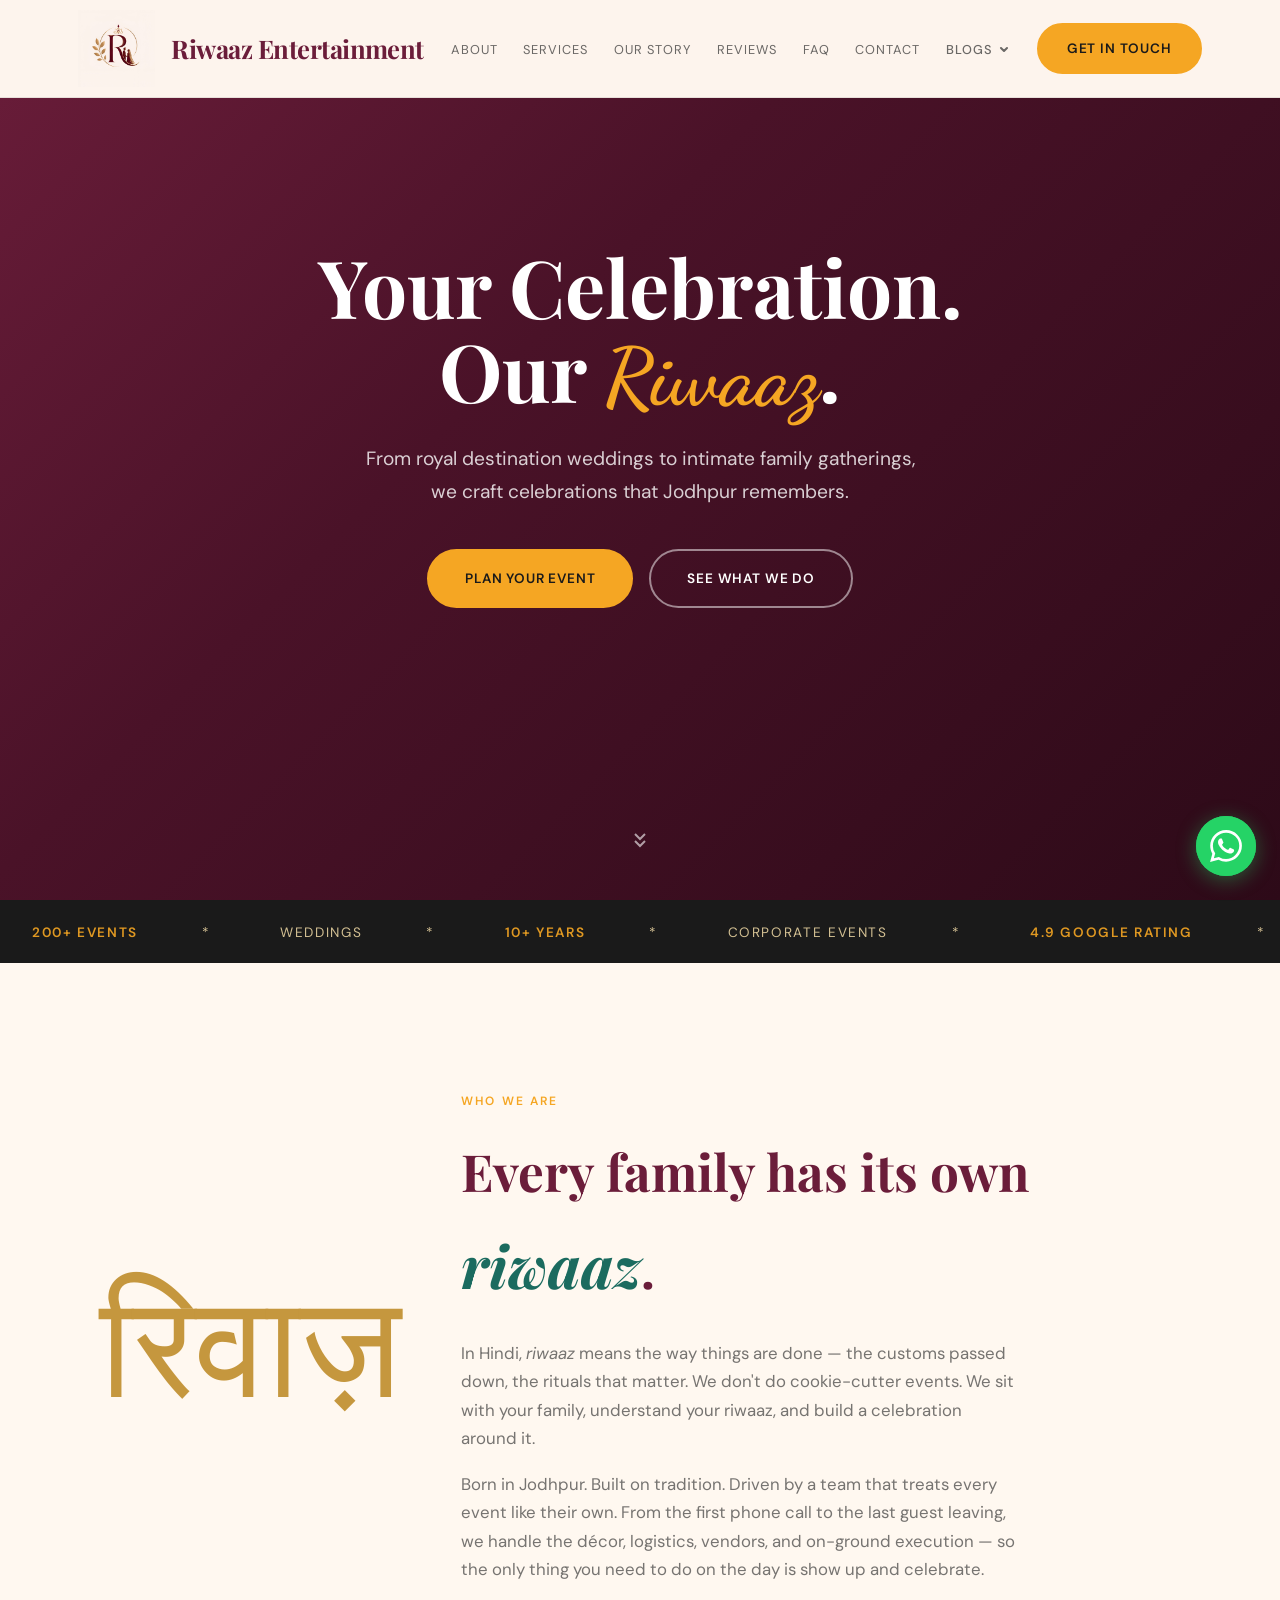
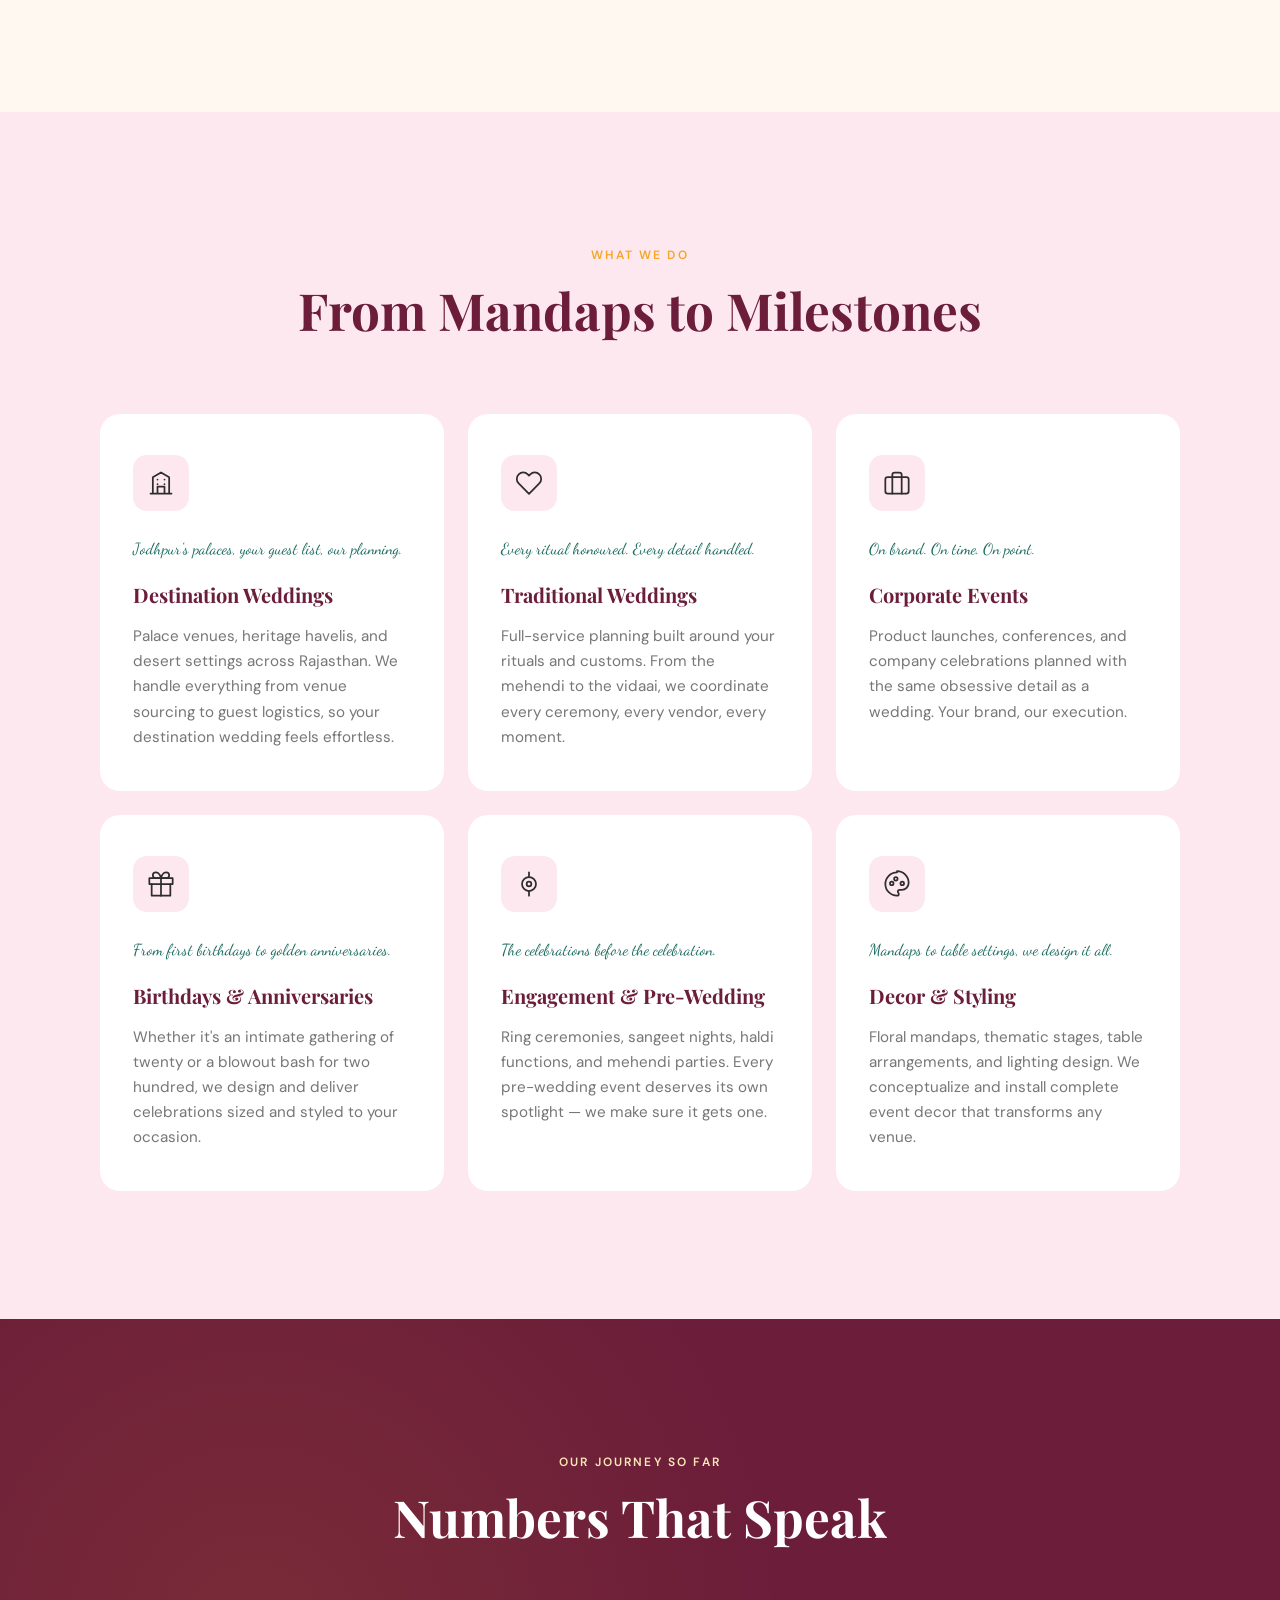
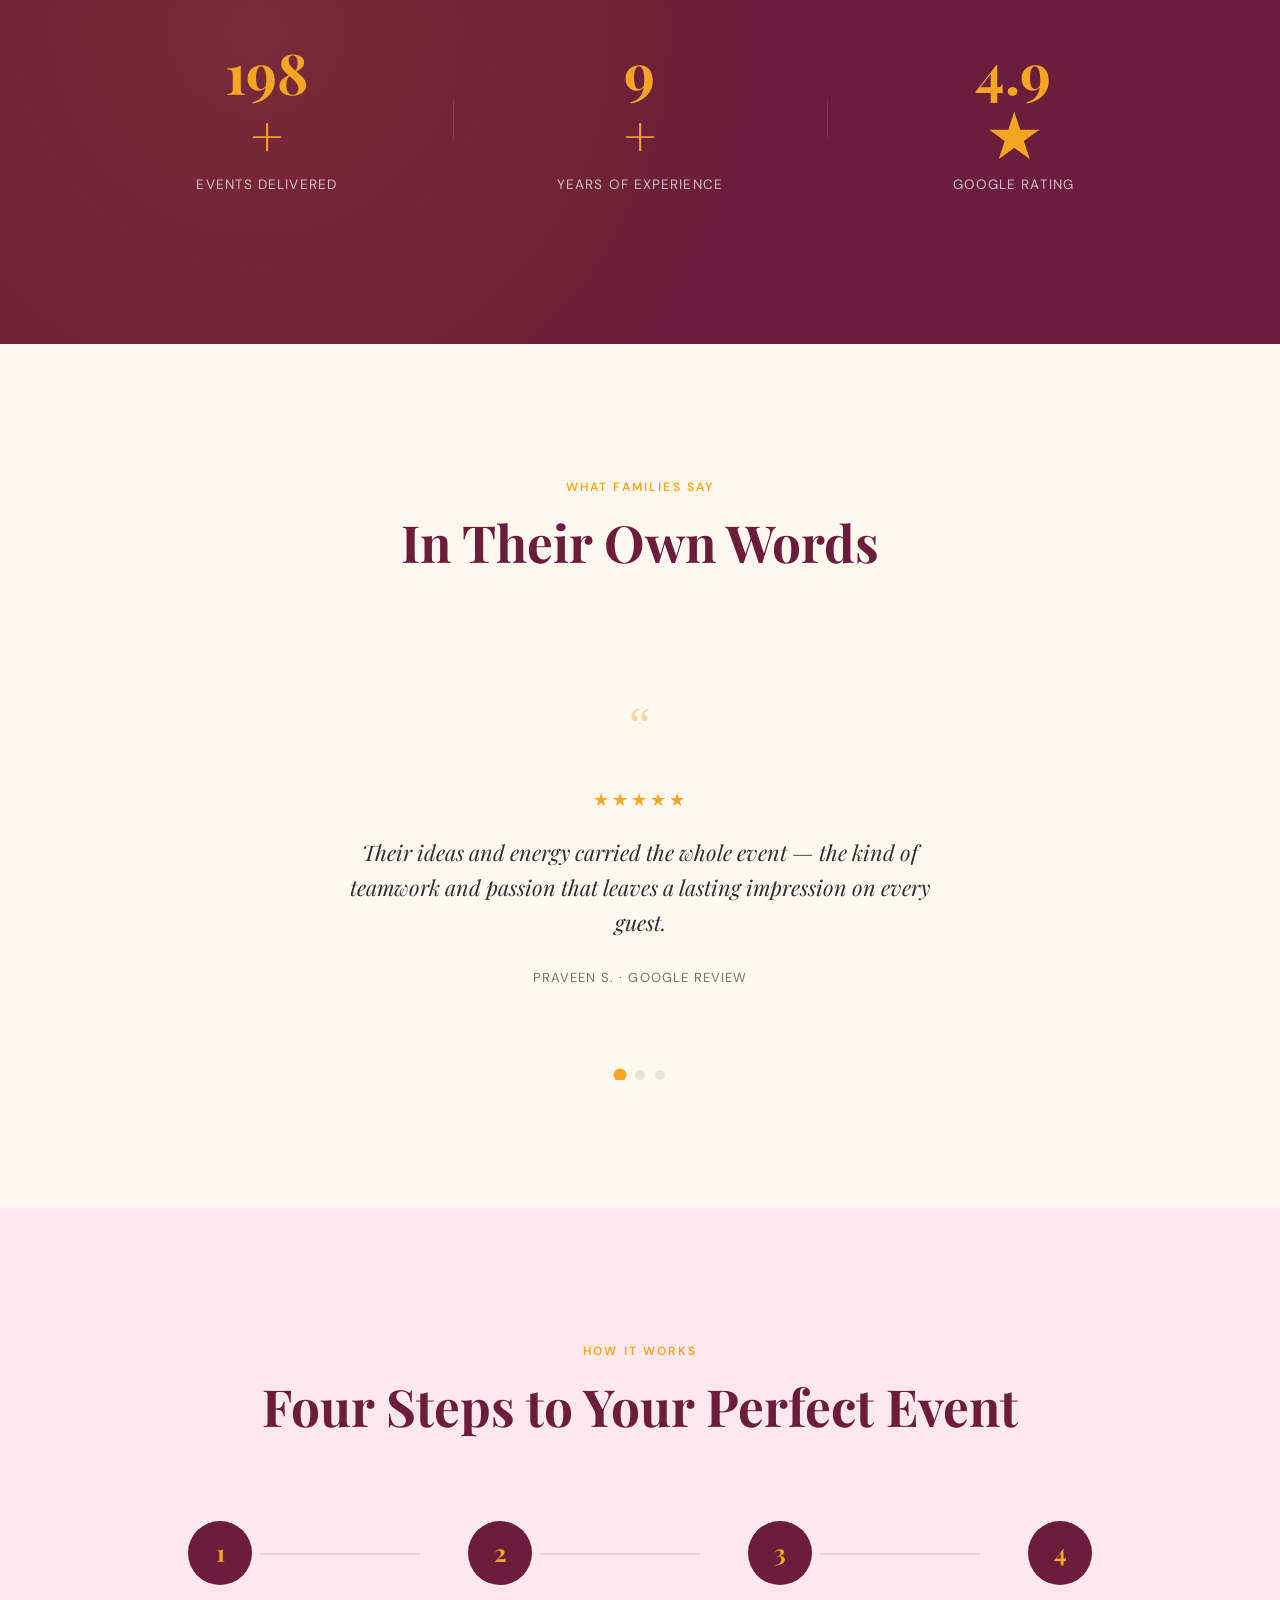
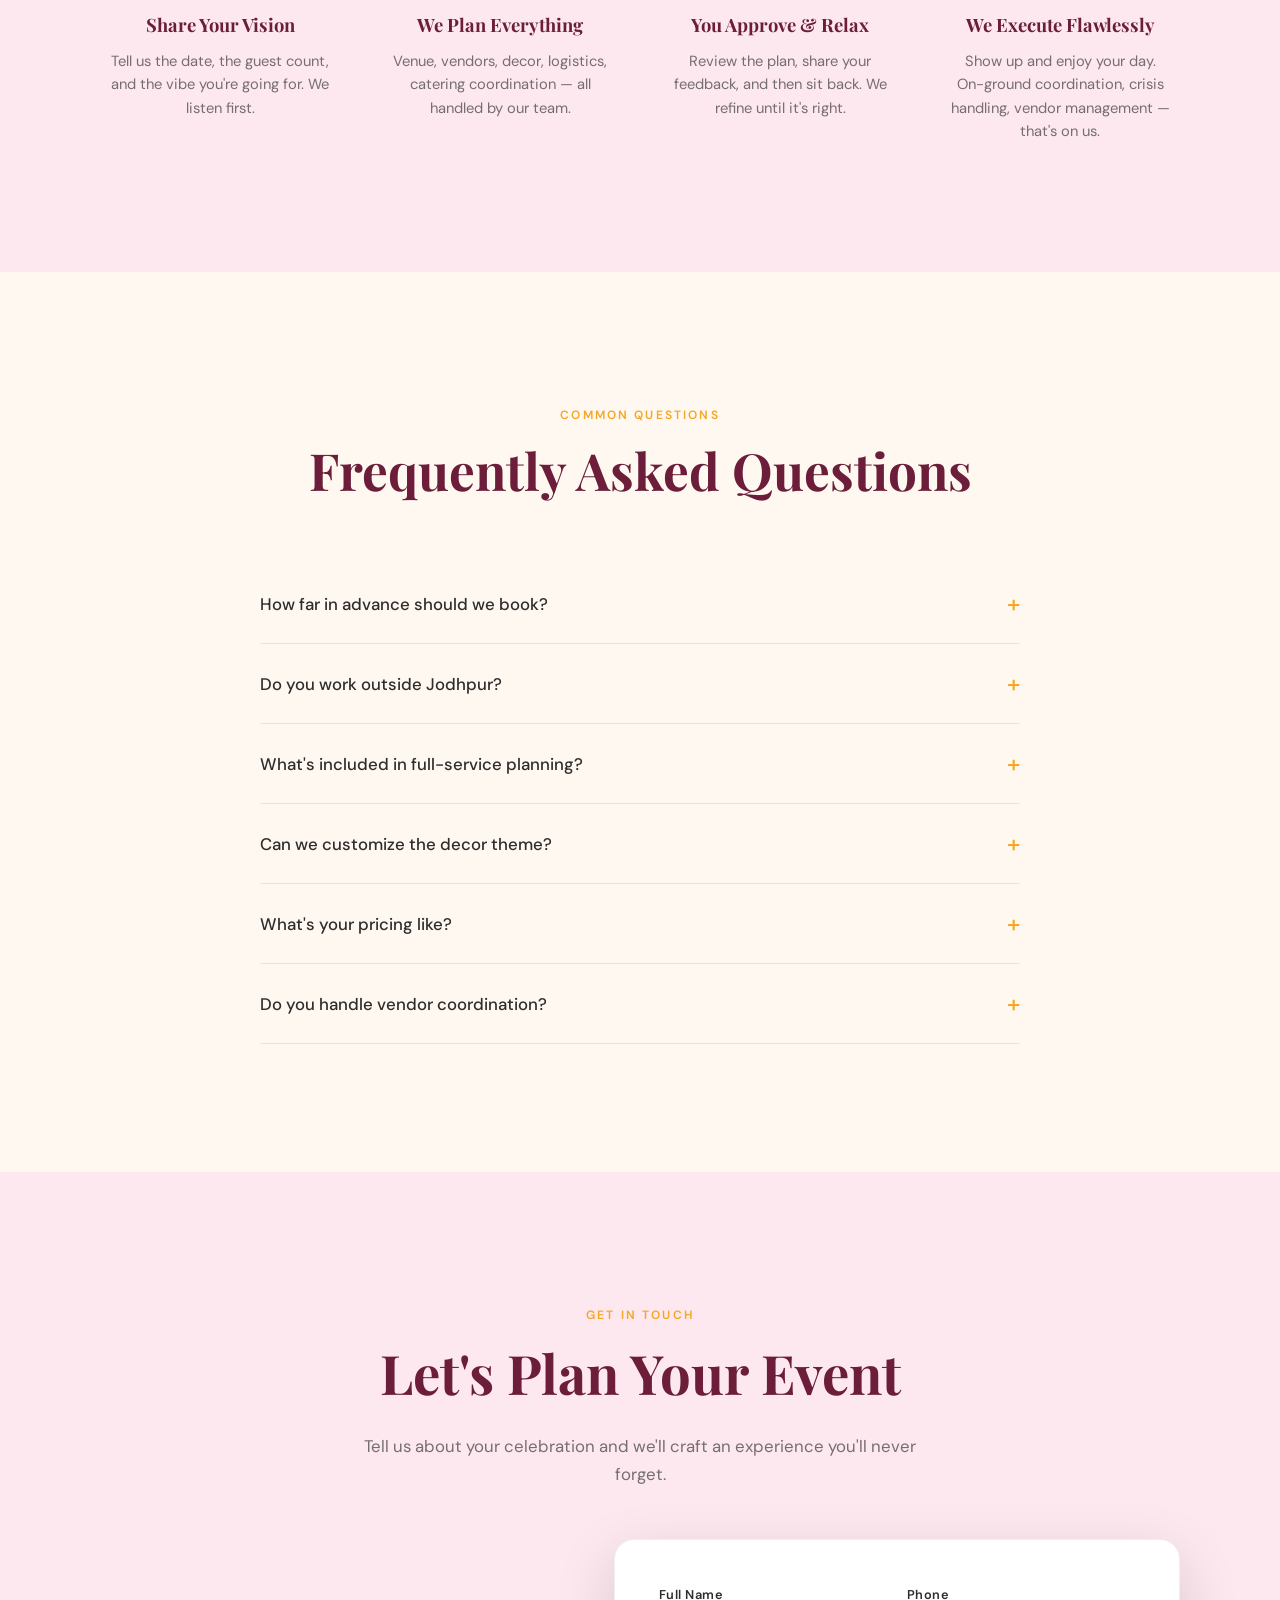
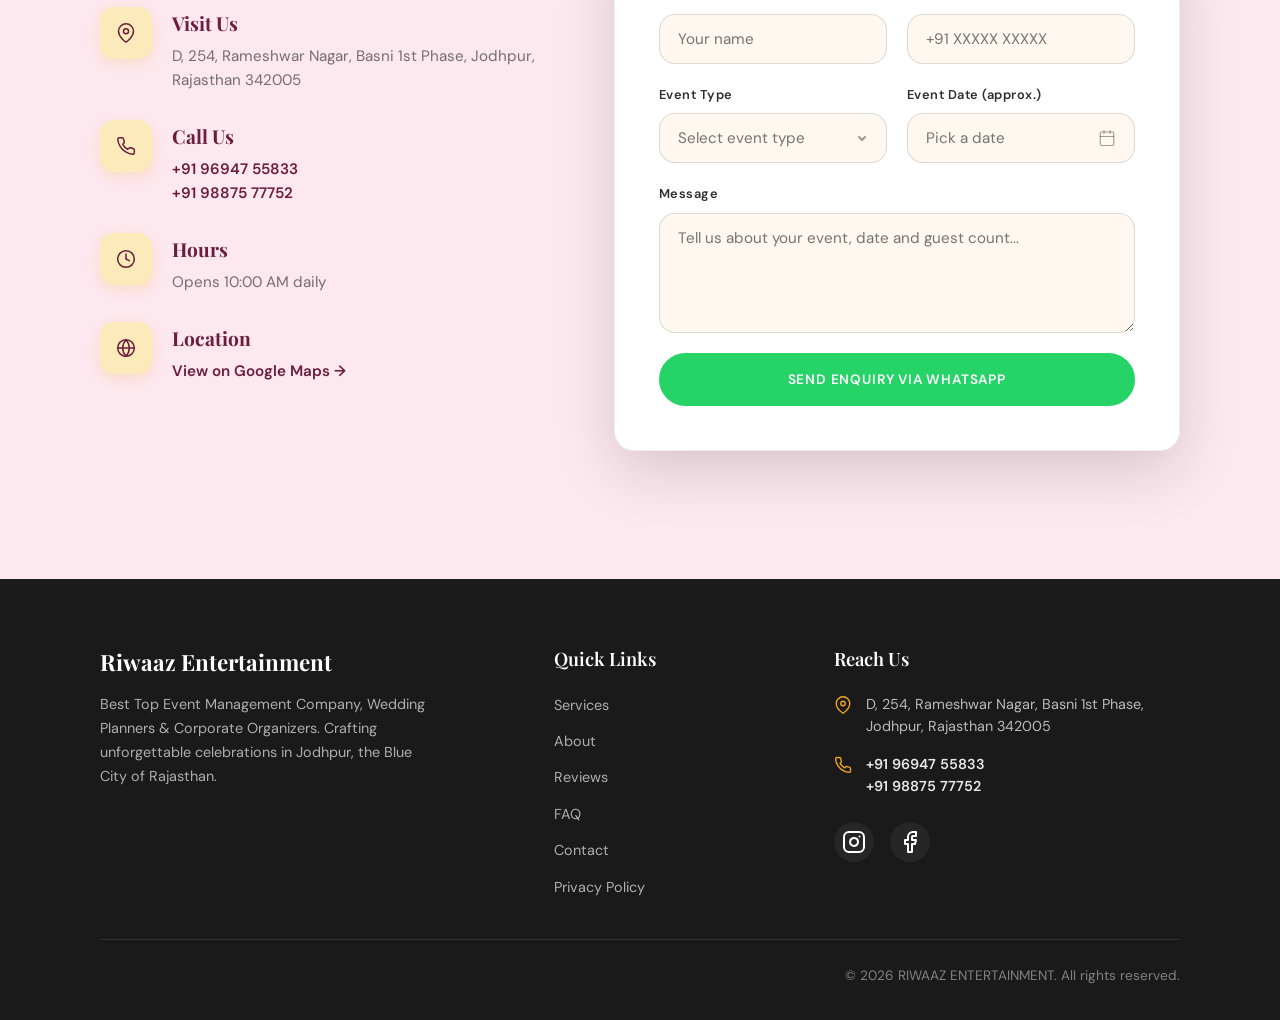
==== index.html @ 6b8ac498 "Replace nav link with Blogs dropdown menu" ====
<!DOCTYPE html>
<html lang="en">
<head>
  <meta charset="UTF-8">
  <meta name="viewport" content="width=device-width, initial-scale=1.0">
  <title>Riwaaz Entertainment | Wedding & Event Planners, Jodhpur</title>
  <meta name="description" content="Jodhpur's premier wedding & event planning company. From royal destination weddings to intimate celebrations, we bring your vision to life with vibrant style and flawless execution.">
  <link rel="icon" type="image/png" href="assets/logo-v3.jpg">
  
  <link rel="preconnect" href="https://fonts.googleapis.com">
  <link rel="preconnect" href="https://fonts.gstatic.com" crossorigin>
  <link href="https://fonts.googleapis.com/css2?family=Dancing+Script:wght@400;500;600;700&family=DM+Sans:ital,opsz,wght@0,9..40,400..700;1,9..40,400..700&family=Playfair+Display:ital,wght@0,400..700;1,400..700&display=swap" rel="stylesheet">
  
  <link rel="stylesheet" href="style.css">
</head>
<body>

<header class="site-header">
  <nav class="nav">
    <a href="index.html" class="nav-brand" aria-label="Riwaaz Entertainment Home">
      <img src="assets/logo-v3.jpg" alt="Riwaaz Entertainment">
      <span class="nav-brand-text">Riwaaz Entertainment</span>
    </a>
    <ul class="nav-links">
      <li><a href="#about">About</a></li>
      <li><a href="#services">Services</a></li>
      <li><a href="#stats">Our Story</a></li>
      <li><a href="#testimonials">Reviews</a></li>
      <li><a href="#faq">FAQ</a></li>
      <li><a href="#contact">Contact</a></li>
      <li class="nav-dropdown">
        <button class="nav-dropdown-trigger" aria-expanded="false" aria-haspopup="true">
          Blogs
          <svg width="12" height="12" viewBox="0 0 12 12" fill="none" stroke="currentColor" stroke-width="2" stroke-linecap="round" stroke-linejoin="round"><path d="M3 5l3 3 3-3"/></svg>
        </button>
        <div class="nav-dropdown-menu" role="menu">
          <a href="wedding-planners-jodhpur.html" role="menuitem">Wedding Planners in Jodhpur</a>
        </div>
      </li>
    </ul>
    <a href="#contact" class="btn btn-primary nav-cta">Get In Touch</a>
    <button class="nav-toggle" aria-label="Open menu" aria-expanded="false" id="navToggle">&#9776;</button>
  </nav>
  <div class="mobile-menu" id="mobileMenu">
    <a href="#about">About</a>
    <a href="#services">Services</a>
    <a href="#stats">Our Story</a>
    <a href="#testimonials">Reviews</a>
    <a href="#faq">FAQ</a>
    <a href="#contact">Contact</a>
    <button class="mobile-dropdown-toggle" id="mobileDropdownToggle" aria-expanded="false">
      Blogs
      <svg width="14" height="14" viewBox="0 0 12 12" fill="none" stroke="currentColor" stroke-width="2" stroke-linecap="round" stroke-linejoin="round"><path d="M3 5l3 3 3-3"/></svg>
    </button>
    <div class="mobile-dropdown-links" id="mobileDropdownLinks">
      <a href="wedding-planners-jodhpur.html">Wedding Planners in Jodhpur</a>
    </div>
  </div>
</header>

<section class="hero">
  <div class="hero-particles" id="heroParticles">
    <!-- JS will inject particle divs here, but also add 20 static particle divs as fallback -->
    <div class="particle"></div>
    <div class="particle"></div>
    <div class="particle"></div>
    <div class="particle"></div>
    <div class="particle"></div>
    <div class="particle"></div>
    <div class="particle"></div>
    <div class="particle"></div>
    <div class="particle"></div>
    <div class="particle"></div>
    <div class="particle"></div>
    <div class="particle"></div>
    <div class="particle"></div>
    <div class="particle"></div>
    <div class="particle"></div>
    <div class="particle"></div>
    <div class="particle"></div>
    <div class="particle"></div>
    <div class="particle"></div>
    <div class="particle"></div>
  </div>
  <div class="hero-content">
    <h1 class="hero-title reveal">Your Celebration.<br>Our <em>Riwaaz</em>.</h1>
    <p class="hero-subtitle reveal">From royal destination weddings to intimate family gatherings, we craft celebrations that Jodhpur remembers.</p>
    <div class="hero-ctas reveal">
      <a href="#contact" class="btn btn-primary">Plan Your Event</a>
      <a href="#services" class="btn btn-ghost-light">See What We Do</a>
    </div>
  </div>
  <div class="hero-scroll" aria-hidden="true">
    <svg width="24" height="24" viewBox="0 0 24 24" fill="none" stroke="currentColor" stroke-width="2"><path d="M7 13l5 5 5-5M7 6l5 5 5-5"/></svg>
  </div>
</section>

<div class="trust-strip" aria-hidden="true">
  <div class="trust-track">
    <span class="highlight">200+ Events</span><span>*</span>
    <span>Weddings</span><span>*</span>
    <span class="highlight">10+ Years</span><span>*</span>
    <span>Corporate Events</span><span>*</span>
    <span class="highlight">4.9 Google Rating</span><span>*</span>
    <span>Destination Weddings</span><span>*</span>
    <span>Private Celebrations</span><span>*</span>
    <!-- duplicate for seamless loop -->
    <span class="highlight">200+ Events</span><span>*</span>
    <span>Weddings</span><span>*</span>
    <span class="highlight">10+ Years</span><span>*</span>
    <span>Corporate Events</span><span>*</span>
    <span class="highlight">4.9 Google Rating</span><span>*</span>
    <span>Destination Weddings</span><span>*</span>
    <span>Private Celebrations</span><span>*</span>
  </div>
</div>

<section id="about" class="about">
  <div class="wrap about-grid">
    <div class="about-devanagari reveal" aria-hidden="true">रिवाज़</div>
    <div class="about-text">
      <span class="eyebrow reveal">Who We Are</span>
      <h2 class="reveal">Every family has its own <span class="about-accent">riwaaz</span>.</h2>
      <p class="reveal">In Hindi, <em>riwaaz</em> means the way things are done — the customs passed down, the rituals that matter. We don't do cookie-cutter events. We sit with your family, understand your riwaaz, and build a celebration around it.</p>
      <p class="reveal">Born in Jodhpur. Built on tradition. Driven by a team that treats every event like their own. From the first phone call to the last guest leaving, we handle the décor, logistics, vendors, and on-ground execution — so the only thing you need to do on the day is show up and celebrate.</p>
    </div>
  </div>
</section>

<section id="services" class="services">
  <div class="wrap">
    <div class="services-header">
      <span class="eyebrow reveal">What We Do</span>
      <h2 class="section-title reveal">From Mandaps to Milestones</h2>
    </div>
    <div class="services-grid">
      <!-- Card 1 -->
      <div class="service-card reveal reveal-delay-1">
        <div class="service-icon"><!-- SVG palace icon -->
          <svg width="28" height="28" viewBox="0 0 24 24" fill="none" stroke="currentColor" stroke-width="1.5" stroke-linecap="round" stroke-linejoin="round"><path d="M3 21h18M5 21V7l7-4 7 4v14M9 21v-6h6v6M9 9h.01M15 9h.01M9 13h.01M15 13h.01"/></svg>
        </div>
        <span class="tagline">Jodhpur's palaces, your guest list, our planning.</span>
        <h3>Destination Weddings</h3>
        <p>Palace venues, heritage havelis, and desert settings across Rajasthan. We handle everything from venue sourcing to guest logistics, so your destination wedding feels effortless.</p>
      </div>
      <!-- Card 2 -->
      <div class="service-card reveal reveal-delay-2">
        <div class="service-icon"><!-- SVG heart icon -->
          <svg width="28" height="28" viewBox="0 0 24 24" fill="none" stroke="currentColor" stroke-width="1.5" stroke-linecap="round" stroke-linejoin="round"><path d="M20.84 4.61a5.5 5.5 0 0 0-7.78 0L12 5.67l-1.06-1.06a5.5 5.5 0 0 0-7.78 7.78l1.06 1.06L12 21.23l7.78-7.78 1.06-1.06a5.5 5.5 0 0 0 0-7.78z"/></svg>
        </div>
        <span class="tagline">Every ritual honoured. Every detail handled.</span>
        <h3>Traditional Weddings</h3>
        <p>Full-service planning built around your rituals and customs. From the mehendi to the vidaai, we coordinate every ceremony, every vendor, every moment.</p>
      </div>
      <!-- Card 3 -->
      <div class="service-card reveal reveal-delay-3">
        <div class="service-icon"><!-- SVG briefcase icon -->
          <svg width="28" height="28" viewBox="0 0 24 24" fill="none" stroke="currentColor" stroke-width="1.5" stroke-linecap="round" stroke-linejoin="round"><rect x="2" y="7" width="20" height="14" rx="2" ry="2"/><path d="M16 21V5a2 2 0 0 0-2-2h-4a2 2 0 0 0-2 2v16"/></svg>
        </div>
        <span class="tagline">On brand. On time. On point.</span>
        <h3>Corporate Events</h3>
        <p>Product launches, conferences, and company celebrations planned with the same obsessive detail as a wedding. Your brand, our execution.</p>
      </div>
      <!-- Card 4 -->
      <div class="service-card reveal reveal-delay-1">
        <div class="service-icon"><!-- SVG gift icon -->
          <svg width="28" height="28" viewBox="0 0 24 24" fill="none" stroke="currentColor" stroke-width="1.5" stroke-linecap="round" stroke-linejoin="round"><polyline points="20 12 20 22 4 22 4 12"/><rect x="2" y="7" width="20" height="5"/><line x1="12" y1="22" x2="12" y2="7"/><path d="M12 7H7.5a2.5 2.5 0 0 1 0-5C11 2 12 7 12 7z"/><path d="M12 7h4.5a2.5 2.5 0 0 0 0-5C13 2 12 7 12 7z"/></svg>
        </div>
        <span class="tagline">From first birthdays to golden anniversaries.</span>
        <h3>Birthdays & Anniversaries</h3>
        <p>Whether it's an intimate gathering of twenty or a blowout bash for two hundred, we design and deliver celebrations sized and styled to your occasion.</p>
      </div>
      <!-- Card 5 -->
      <div class="service-card reveal reveal-delay-2">
        <div class="service-icon"><!-- SVG ring icon -->
          <svg width="28" height="28" viewBox="0 0 24 24" fill="none" stroke="currentColor" stroke-width="1.5" stroke-linecap="round" stroke-linejoin="round"><circle cx="12" cy="12" r="6"/><circle cx="12" cy="12" r="2"/><path d="M12 2v4M12 18v4"/></svg>
        </div>
        <span class="tagline">The celebrations before the celebration.</span>
        <h3>Engagement & Pre-Wedding</h3>
        <p>Ring ceremonies, sangeet nights, haldi functions, and mehendi parties. Every pre-wedding event deserves its own spotlight — we make sure it gets one.</p>
      </div>
      <!-- Card 6 -->
      <div class="service-card reveal reveal-delay-3">
        <div class="service-icon"><!-- SVG palette/decor icon -->
          <svg width="28" height="28" viewBox="0 0 24 24" fill="none" stroke="currentColor" stroke-width="1.5" stroke-linecap="round" stroke-linejoin="round"><path d="M12 2C6.5 2 2 6.5 2 12s4.5 10 10 10c.93 0 1.5-.67 1.5-1.5 0-.39-.15-.74-.39-1.01-.23-.26-.38-.61-.38-1 0-.83.67-1.5 1.5-1.5H16c3.31 0 6-2.69 6-6 0-5.5-4.5-9.99-10-9.99z"/><circle cx="7.5" cy="11.5" r="1.5"/><circle cx="11" cy="7.5" r="1.5"/><circle cx="16.5" cy="11.5" r="1.5"/></svg>
        </div>
        <span class="tagline">Mandaps to table settings, we design it all.</span>
        <h3>Decor & Styling</h3>
        <p>Floral mandaps, thematic stages, table arrangements, and lighting design. We conceptualize and install complete event decor that transforms any venue.</p>
      </div>
    </div>
  </div>
</section>

<section id="stats" class="stats">
  <div class="wrap">
    <div class="stats-header">
      <span class="eyebrow reveal">Our Journey So Far</span>
      <h2 class="section-title reveal">Numbers That Speak</h2>
    </div>
    <div class="stats-grid">
      <div class="stat-item reveal">
        <span class="stat-number" data-target="200">0</span><span class="stat-number suffix">+</span>
        <span class="stat-label">Events Delivered</span>
      </div>
      <div class="stat-item reveal reveal-delay-1">
        <span class="stat-number" data-target="10">0</span><span class="stat-number suffix">+</span>
        <span class="stat-label">Years of Experience</span>
      </div>
      <div class="stat-item reveal reveal-delay-2">
        <span class="stat-number" data-target="4.9" data-decimal="true">0</span><span class="stat-number suffix">&#9733;</span>
        <span class="stat-label">Google Rating</span>
      </div>
    </div>
  </div>
</section>

<section id="testimonials" class="testimonials">
  <div class="wrap">
    <div class="testimonials-header">
      <span class="eyebrow reveal">What Families Say</span>
      <h2 class="section-title reveal">In Their Own Words</h2>
    </div>
    <div class="testimonial-slider reveal">
      <div class="testimonial-track" id="testimonialTrack">
        <div class="testimonial-card">
          <span class="quote-icon">&ldquo;</span>
          <span class="stars">&#9733;&#9733;&#9733;&#9733;&#9733;</span>
          <p>Their ideas and energy carried the whole event — the kind of teamwork and passion that leaves a lasting impression on every guest.</p>
          <span class="author">Praveen S. &middot; Google Review</span>
        </div>
        <div class="testimonial-card">
          <span class="quote-icon">&ldquo;</span>
          <span class="stars">&#9733;&#9733;&#9733;&#9733;&#9733;</span>
          <p>Careful arrangements and beautiful decor, handled by a team that clearly knows what they're doing. Every detail was perfect.</p>
          <span class="author">Mohit G. &middot; Google Review</span>
        </div>
        <div class="testimonial-card">
          <span class="quote-icon">&ldquo;</span>
          <span class="stars">&#9733;&#9733;&#9733;&#9733;&#9733;</span>
          <p>Made our wedding day feel truly one of a kind. We didn't have to worry about a single thing.</p>
          <span class="author">Deepak K. &middot; Google Review</span>
        </div>
      </div>
      <div class="slider-dots" id="sliderDots">
        <button class="slider-dot active" data-index="0" aria-label="Show review 1"></button>
        <button class="slider-dot" data-index="1" aria-label="Show review 2"></button>
        <button class="slider-dot" data-index="2" aria-label="Show review 3"></button>
      </div>
    </div>
  </div>
</section>

<section id="process" class="process">
  <div class="wrap">
    <div class="process-header">
      <span class="eyebrow reveal">How It Works</span>
      <h2 class="section-title reveal">Four Steps to Your Perfect Event</h2>
    </div>
    <div class="process-timeline">
      <div class="process-step reveal">
        <div class="step-number">1</div>
        <h3>Share Your Vision</h3>
        <p>Tell us the date, the guest count, and the vibe you're going for. We listen first.</p>
      </div>
      <div class="process-step reveal reveal-delay-1">
        <div class="step-number">2</div>
        <h3>We Plan Everything</h3>
        <p>Venue, vendors, decor, logistics, catering coordination — all handled by our team.</p>
      </div>
      <div class="process-step reveal reveal-delay-2">
        <div class="step-number">3</div>
        <h3>You Approve & Relax</h3>
        <p>Review the plan, share your feedback, and then sit back. We refine until it's right.</p>
      </div>
      <div class="process-step reveal reveal-delay-3">
        <div class="step-number">4</div>
        <h3>We Execute Flawlessly</h3>
        <p>Show up and enjoy your day. On-ground coordination, crisis handling, vendor management — that's on us.</p>
      </div>
    </div>
  </div>
</section>

<section id="faq" class="faq">
  <div class="wrap">
    <div class="faq-header">
      <span class="eyebrow reveal">Common Questions</span>
      <h2 class="section-title reveal">Frequently Asked Questions</h2>
    </div>
    <div class="faq-list reveal">
      <div class="faq-item">
        <button class="faq-question">How far in advance should we book?<span>+</span></button>
        <div class="faq-answer"><p>For weddings, we recommend booking at least 3-6 months in advance, especially during the wedding season (October to March). For smaller events, 4-6 weeks is usually enough. That said, reach out early — popular dates fill up fast.</p></div>
      </div>
      <div class="faq-item">
        <button class="faq-question">Do you work outside Jodhpur?<span>+</span></button>
        <div class="faq-answer"><p>Absolutely. While we're based in Jodhpur, we plan and execute events across Rajasthan — Jaipur, Udaipur, Jaisalmer, and beyond. If you have a venue in mind anywhere in the state, we'll make it happen.</p></div>
      </div>
      <div class="faq-item">
        <button class="faq-question">What's included in full-service planning?<span>+</span></button>
        <div class="faq-answer"><p>Everything. Venue selection, decor design and installation, vendor coordination (caterers, photographers, DJs, mehendi artists), guest logistics, timeline management, and complete on-ground execution on the day of the event.</p></div>
      </div>
      <div class="faq-item">
        <button class="faq-question">Can we customize the decor theme?<span>+</span></button>
        <div class="faq-answer"><p>100%. Every event we plan has its own unique decor identity. We work with you to understand your vision, colour preferences, and cultural requirements, then design a setup that's entirely yours. No two Riwaaz events look the same.</p></div>
      </div>
      <div class="faq-item">
        <button class="faq-question">What's your pricing like?<span>+</span></button>
        <div class="faq-answer"><p>Our pricing depends on the scale, location, and requirements of your event. We work across a range of budgets and always tailor our packages to fit. Get in touch with your details and we'll share a transparent quote — no hidden charges.</p></div>
      </div>
      <div class="faq-item">
        <button class="faq-question">Do you handle vendor coordination?<span>+</span></button>
        <div class="faq-answer"><p>Yes, and it's one of the things we do best. We have a trusted network of 50+ vendor partners — from caterers and florists to photographers and lighting crews. We handle the sourcing, negotiation, scheduling, and day-of coordination so you don't have to chase anyone.</p></div>
      </div>
    </div>
  </div>
</section>

<section id="contact" class="contact">
  <div class="wrap">
    <div class="contact-header text-center">
      <span class="eyebrow reveal">Get In Touch</span>
      <h2 class="section-title reveal">Let's Plan Your Event</h2>
      <p class="section-subtitle reveal">Tell us about your celebration and we'll craft an experience you'll never forget.</p>
    </div>

    <div class="contact-grid">
      <!-- Left Column: Stacked Info Cards with Circular Icon Badges -->
      <div class="contact-info-list reveal">
        <div class="info-card">
          <div class="info-icon-badge">
            <svg width="20" height="20" viewBox="0 0 24 24" fill="none" stroke="currentColor" stroke-width="1.8" stroke-linecap="round" stroke-linejoin="round"><path d="M21 10c0 7-9 13-9 13s-9-6-9-13a9 9 0 0 1 18 0z"/><circle cx="12" cy="10" r="3"/></svg>
          </div>
          <div class="info-card-text">
            <h3>Visit Us</h3>
            <p>D, 254, Rameshwar Nagar, Basni 1st Phase, Jodhpur, Rajasthan 342005</p>
          </div>
        </div>

        <div class="info-card">
          <div class="info-icon-badge">
            <svg width="20" height="20" viewBox="0 0 24 24" fill="none" stroke="currentColor" stroke-width="1.8" stroke-linecap="round" stroke-linejoin="round"><path d="M22 16.92v3a2 2 0 0 1-2.18 2 19.79 19.79 0 0 1-8.63-3.07 19.5 19.5 0 0 1-6-6 19.79 19.79 0 0 1-3.07-8.67A2 2 0 0 1 4.11 2h3a2 2 0 0 1 2 1.72 12.84 12.84 0 0 0 .7 2.81 2 2 0 0 1-.45 2.11L8.09 9.91a16 16 0 0 0 6 6l1.27-1.27a2 2 0 0 1 2.11-.45 12.84 12.84 0 0 0 2.81.7A2 2 0 0 1 22 16.92z"/></svg>
          </div>
          <div class="info-card-text">
            <h3>Call Us</h3>
            <p><a href="tel:+919694755833">+91 96947 55833</a></p>
            <p><a href="tel:+919887577752">+91 98875 77752</a></p>
          </div>
        </div>

        <div class="info-card">
          <div class="info-icon-badge">
            <svg width="20" height="20" viewBox="0 0 24 24" fill="none" stroke="currentColor" stroke-width="1.8" stroke-linecap="round" stroke-linejoin="round"><circle cx="12" cy="12" r="10"/><polyline points="12 6 12 12 16 14"/></svg>
          </div>
          <div class="info-card-text">
            <h3>Hours</h3>
            <p>Opens 10:00 AM daily</p>
          </div>
        </div>

        <div class="info-card">
          <div class="info-icon-badge">
            <svg width="20" height="20" viewBox="0 0 24 24" fill="none" stroke="currentColor" stroke-width="1.8" stroke-linecap="round" stroke-linejoin="round"><circle cx="12" cy="12" r="10"/><line x1="2" y1="12" x2="22" y2="12"/><path d="M12 2a15.3 15.3 0 0 1 4 10 15.3 15.3 0 0 1-4 10 15.3 15.3 0 0 1-4-10 15.3 15.3 0 0 1 4-10z"/></svg>
          </div>
          <div class="info-card-text">
            <h3>Location</h3>
            <p><a href="https://maps.app.goo.gl/3xoiZ9kidAPyXVgr9" target="_blank" rel="noopener">View on Google Maps &rarr;</a></p>
          </div>
        </div>
      </div>

      <!-- Right Column: Form Card -->
      <div class="contact-form-card reveal">
        <form class="contact-form" id="enquiryForm">
          <div class="form-row">
            <div class="form-group">
              <label for="formName">Full Name</label>
              <input type="text" id="formName" class="form-input" placeholder="Your name" required>
            </div>
            <div class="form-group">
              <label for="formPhone">Phone</label>
              <input type="tel" id="formPhone" class="form-input" placeholder="+91 XXXXX XXXXX" required>
            </div>
          </div>
          <div class="form-row">
            <div class="form-group">
              <label>Event Type</label>
              <div class="custom-select" id="customSelect">
                <button type="button" class="custom-select-trigger" id="selectTrigger">
                  <span class="custom-select-value" id="selectValue">Select event type</span>
                  <svg class="custom-select-arrow" width="12" height="12" viewBox="0 0 12 12" fill="none" stroke="currentColor" stroke-width="2" stroke-linecap="round" stroke-linejoin="round"><path d="M3 5l3 3 3-3"/></svg>
                </button>
                <div class="custom-select-dropdown" id="selectDropdown">
                  <div class="custom-select-option" data-value="Wedding">Wedding</div>
                  <div class="custom-select-option" data-value="Destination Wedding">Destination Wedding</div>
                  <div class="custom-select-option" data-value="Engagement">Engagement / Pre-Wedding</div>
                  <div class="custom-select-option" data-value="Corporate">Corporate Event</div>
                  <div class="custom-select-option" data-value="Birthday">Birthday / Anniversary</div>
                  <div class="custom-select-option" data-value="Other">Other Celebration</div>
                </div>
                <input type="hidden" id="formEvent" name="eventType" required>
              </div>
            </div>
            <div class="form-group">
              <label>Event Date (approx.)</label>
              <div class="custom-datepicker" id="customDatepicker">
                <button type="button" class="custom-date-trigger" id="dateTrigger">
                  <span class="custom-date-value" id="dateValue">Pick a date</span>
                  <svg class="custom-date-icon" width="18" height="18" viewBox="0 0 24 24" fill="none" stroke="currentColor" stroke-width="1.5" stroke-linecap="round" stroke-linejoin="round"><rect x="3" y="4" width="18" height="18" rx="2" ry="2"/><line x1="16" y1="2" x2="16" y2="6"/><line x1="8" y1="2" x2="8" y2="6"/><line x1="3" y1="10" x2="21" y2="10"/></svg>
                </button>
                <div class="custom-calendar" id="calendarDropdown">
                  <div class="calendar-header">
                    <button type="button" class="calendar-nav" id="calPrev">
                      <svg width="14" height="14" viewBox="0 0 24 24" fill="none" stroke="currentColor" stroke-width="2.5" stroke-linecap="round" stroke-linejoin="round"><path d="M15 18l-6-6 6-6"/></svg>
                    </button>
                    <span class="calendar-month-year" id="calMonthYear"></span>
                    <button type="button" class="calendar-nav" id="calNext">
                      <svg width="14" height="14" viewBox="0 0 24 24" fill="none" stroke="currentColor" stroke-width="2.5" stroke-linecap="round" stroke-linejoin="round"><path d="M9 18l6-6-6-6"/></svg>
                    </button>
                  </div>
                  <div class="calendar-weekdays">
                    <span>Mo</span><span>Tu</span><span>We</span><span>Th</span><span>Fr</span><span>Sa</span><span>Su</span>
                  </div>
                  <div class="calendar-days" id="calDays"></div>
                  <div class="calendar-footer">
                    <button type="button" class="calendar-clear" id="calClear">Clear</button>
                    <button type="button" class="calendar-today" id="calToday">Today</button>
                  </div>
                </div>
                <input type="hidden" id="formDate" name="eventDate">
              </div>
            </div>
          </div>
          <div class="form-group">
            <label for="formMessage">Message</label>
            <textarea id="formMessage" class="form-textarea" placeholder="Tell us about your event, date and guest count..." rows="4"></textarea>
          </div>
          <button type="submit" class="btn btn-whatsapp form-submit">Send Enquiry via WhatsApp</button>
        </form>
      </div>
    </div>
  </div>
</section>

<footer class="site-footer">
  <div class="wrap">
    <div class="footer-grid">
      <div class="footer-col footer-col-brand">
        <span class="footer-brand">Riwaaz Entertainment</span>
        <p class="footer-desc">
          Best Top Event Management Company, Wedding Planners & Corporate Organizers. Crafting unforgettable celebrations in Jodhpur, the Blue City of Rajasthan.
        </p>
      </div>

      <div class="footer-col footer-col-links">
        <span class="footer-heading">Quick Links</span>
        <ul class="footer-nav-list">
          <li><a href="#services">Services</a></li>
          <li><a href="#about">About</a></li>
          <li><a href="#testimonials">Reviews</a></li>
          <li><a href="#faq">FAQ</a></li>
          <li><a href="#contact">Contact</a></li>
          <li><a href="privacy.html">Privacy Policy</a></li>
        </ul>
      </div>

      <div class="footer-col footer-col-reach">
        <span class="footer-heading">Reach Us</span>
        <div class="reach-item">
          <svg class="reach-icon" width="18" height="18" viewBox="0 0 24 24" fill="none" stroke="currentColor" stroke-width="1.8" stroke-linecap="round" stroke-linejoin="round"><path d="M21 10c0 7-9 13-9 13s-9-6-9-13a9 9 0 0 1 18 0z"/><circle cx="12" cy="10" r="3"/></svg>
          <span>D, 254, Rameshwar Nagar, Basni 1st Phase, Jodhpur, Rajasthan 342005</span>
        </div>
        <div class="reach-item">
          <svg class="reach-icon" width="18" height="18" viewBox="0 0 24 24" fill="none" stroke="currentColor" stroke-width="1.8" stroke-linecap="round" stroke-linejoin="round"><path d="M22 16.92v3a2 2 0 0 1-2.18 2 19.79 19.79 0 0 1-8.63-3.07 19.5 19.5 0 0 1-6-6 19.79 19.79 0 0 1-3.07-8.67A2 2 0 0 1 4.11 2h3a2 2 0 0 1 2 1.72 12.84 12.84 0 0 0 .7 2.81 2 2 0 0 1-.45 2.11L8.09 9.91a16 16 0 0 0 6 6l1.27-1.27a2 2 0 0 1 2.11-.45 12.84 12.84 0 0 0 2.81.7A2 2 0 0 1 22 16.92z"/></svg>
          <div>
            <a href="tel:+919694755833">+91 96947 55833</a><br>
            <a href="tel:+919887577752">+91 98875 77752</a>
          </div>
        </div>
        <div class="footer-socials">
          <a href="https://www.instagram.com/riwaaz_entertainment/" target="_blank" rel="noopener noreferrer" aria-label="Instagram">
            <svg width="24" height="24" viewBox="0 0 24 24" fill="none" stroke="currentColor" stroke-width="2" stroke-linecap="round" stroke-linejoin="round"><rect x="2" y="2" width="20" height="20" rx="5" ry="5"/><path d="M16 11.37A4 4 0 1 1 12.63 8 4 4 0 0 1 16 11.37z"/><line x1="17.5" y1="6.5" x2="17.51" y2="6.5"/></svg>
          </a>
          <a href="https://www.facebook.com/profile.php?id=100063678950326" target="_blank" rel="noopener noreferrer" aria-label="Facebook">
            <svg width="24" height="24" viewBox="0 0 24 24" fill="none" stroke="currentColor" stroke-width="2" stroke-linecap="round" stroke-linejoin="round"><path d="M18 2h-3a5 5 0 0 0-5 5v3H7v4h3v8h4v-8h3l1-4h-4V7a1 1 0 0 1 1-1h3z"/></svg>
          </a>
        </div>
      </div>
    </div>

    <div class="footer-bottom">
      <p>&copy; <span id="year"></span> RIWAAZ ENTERTAINMENT. All rights reserved.</p>
    </div>
  </div>
</footer>

<script src="script.js"></script>

<!-- Sticky WhatsApp Button -->
<a href="https://wa.me/919887577752" class="sticky-whatsapp" target="_blank" rel="noopener" aria-label="Chat on WhatsApp">
  <svg viewBox="0 0 24 24" fill="currentColor">
    <path d="M17.472 14.382c-.297-.149-1.758-.867-2.03-.967-.273-.099-.471-.148-.67.15-.197.297-.767.966-.94 1.164-.173.199-.347.223-.644.075-.297-.15-1.255-.463-2.39-1.475-.883-.788-1.48-1.761-1.653-2.059-.173-.297-.018-.458.13-.606.134-.133.298-.347.446-.52.149-.174.198-.298.298-.497.099-.198.05-.371-.025-.52-.075-.149-.669-1.612-.916-2.207-.242-.579-.487-.5-.669-.51a12.8 12.8 0 0 0-.57-.01c-.198 0-.52.074-.792.372-.272.297-1.04 1.016-1.04 2.479 0 1.462 1.065 2.875 1.213 3.074.149.198 2.096 3.2 5.077 4.487.709.306 1.262.489 1.694.625.712.227 1.36.195 1.871.118.571-.085 1.758-.719 2.006-1.413.248-.694.248-1.289.173-1.413-.074-.124-.272-.198-.57-.347m-5.421 7.403h-.004a9.87 9.87 0 0 1-5.031-1.378l-.361-.214-3.741.982.998-3.648-.235-.374a9.86 9.86 0 0 1-1.51-5.26c.001-5.45 4.436-9.884 9.888-9.884 2.64 0 5.122 1.03 6.988 2.898a9.825 9.825 0 0 1 2.893 6.994c-.003 5.45-4.437 9.884-9.885 9.884m8.413-18.297A11.815 11.815 0 0 0 12.05 0C5.495 0 .16 5.335.157 11.892c0 2.096.547 4.142 1.588 5.945L.057 24l6.305-1.654a11.882 11.882 0 0 0 5.683 1.448h.005c6.554 0 11.89-5.335 11.893-11.893a11.821 11.821 0 0 0-3.48-8.413Z"/>
  </svg>
</a>
</body>
</html>
---- style.css ----
/* ==========================================================================
   Design Tokens
   ========================================================================== */
:root {
  --deep-wine: #6B1D3A;
  --wine-light: #8B2D52;
  --marigold: #F5A623;
  --marigold-soft: #FCEABB;
  --hot-pink: #E8447A;
  --cream: #FFF8F0;
  --ivory: #FFFFFF;
  --charcoal: #1A1A1A;
  --deep-teal: #1B6B5F;
  --gold: #C5973E;
  --gold-soft: #E7D2A0;
  --soft-pink: #FDE8EF;
  --text-primary: #2D2D2D;
  --text-muted: rgba(45, 45, 45, 0.65);
  --line: rgba(45, 45, 45, 0.1);
  --shadow-sm: 0 2px 8px rgba(0, 0, 0, 0.06);
  --shadow-md: 0 8px 30px rgba(0, 0, 0, 0.1);
  --shadow-lg: 0 20px 60px rgba(0, 0, 0, 0.15);
  --radius: 12px;
  --radius-lg: 20px;

  --font-display: 'Playfair Display', serif;
  --font-body: 'DM Sans', sans-serif;
  --font-accent: 'Dancing Script', cursive;
}

/* ==========================================================================
   1. Reset & Base
   ========================================================================== */
*, *::before, *::after {
  box-sizing: border-box;
}

html {
  scroll-behavior: smooth;
}

body {
  margin: 0;
  padding: 0;
  background-color: var(--cream);
  font-family: var(--font-body);
  color: var(--text-primary);
  font-size: 16px;
  line-height: 1.7;
  -webkit-font-smoothing: antialiased;
  -moz-osx-font-smoothing: grayscale;
}

h1, h2, h3, h4, h5, h6 {
  font-family: var(--font-display);
  color: var(--deep-wine);
  font-weight: 700;
  margin-top: 0;
  margin-bottom: 0;
}

h1 {
  font-size: clamp(2.8rem, 6vw, 4.8rem);
}

h2 {
  font-size: clamp(2rem, 4vw, 3.2rem);
}

h3 {
  font-size: 1.4rem;
}

a {
  color: inherit;
  text-decoration: none;
}

.wrap {
  max-width: 1200px;
  margin: 0 auto;
  padding: 0 clamp(20px, 5vw, 60px);
}

.eyebrow {
  text-transform: uppercase;
  letter-spacing: 0.18em;
  font-size: 0.75rem;
  color: var(--marigold);
  font-weight: 600;
  font-family: var(--font-body);
}

.section-title {
  margin-bottom: 20px;
}

section {
  padding: clamp(80px, 10vw, 140px) 0;
}

/* ==========================================================================
   2. Buttons
   ========================================================================== */
.btn {
  display: inline-flex;
  align-items: center;
  justify-content: center;
  gap: 8px;
  padding: 16px 36px;
  border-radius: 50px;
  font-family: var(--font-body);
  font-size: 0.85rem;
  font-weight: 600;
  letter-spacing: 0.06em;
  text-transform: uppercase;
  text-decoration: none;
  border: 2px solid transparent;
  cursor: pointer;
  transition: all 0.35s cubic-bezier(0.4, 0, 0.2, 1);
}

.btn-primary {
  background-color: var(--marigold);
  color: var(--charcoal);
  border-color: var(--marigold);
}

.btn-primary:hover {
  background-color: var(--deep-wine);
  color: var(--ivory);
  border-color: var(--deep-wine);
  transform: translateY(-3px);
  box-shadow: 0 10px 30px rgba(107, 29, 58, 0.3);
}

.btn-ghost {
  background-color: transparent;
  color: var(--deep-wine);
  border-color: var(--deep-wine);
}

.btn-ghost:hover {
  background-color: var(--deep-wine);
  color: var(--ivory);
  transform: translateY(-3px);
}

.btn-ghost-light {
  background-color: transparent;
  color: var(--ivory);
  border-color: rgba(255, 255, 255, 0.5);
}

.btn-ghost-light:hover {
  background-color: var(--ivory);
  color: var(--deep-wine);
}

.btn-whatsapp {
  background-color: #25D366;
  color: #FFFFFF;
  border-color: #25D366;
}

.btn-whatsapp:hover {
  background-color: #128C7E;
  color: #FFFFFF;
  border-color: #128C7E;
  transform: translateY(-3px);
  box-shadow: 0 10px 30px rgba(37, 211, 102, 0.4);
}

/* ==========================================================================
   3. Header / Nav
   ========================================================================== */
.site-header {
  position: fixed;
  top: 0;
  left: 0;
  right: 0;
  z-index: 100;
  background-color: #FDF4ED;
  border-bottom: 1px solid var(--line);
  transition: background-color 0.3s, box-shadow 0.3s;
}

.site-header.scrolled {
  background-color: #FDF4ED;
  box-shadow: var(--shadow-sm);
}

.nav {
  display: flex;
  align-items: center;
  justify-content: space-between;
  padding: 10px clamp(15px, 3vw, 40px);
  max-width: 1200px;
  margin: 0 auto;
  gap: 20px;
}

.nav-brand {
  display: inline-flex;
  align-items: center;
  gap: 16px;
  text-decoration: none;
  transition: transform 0.3s cubic-bezier(0.4, 0, 0.2, 1);
  flex-shrink: 0;
}

.nav-brand:hover {
  transform: scale(1.02);
}

.nav-brand img {
  height: clamp(55px, 6vw, 80px);
  width: auto;
  max-width: 250px;
  object-fit: contain;
  display: block;
}

.nav-brand-text {
  font-family: var(--font-display);
  font-size: clamp(1.2rem, 2vw, 1.6rem);
  color: var(--deep-wine);
  font-weight: 700;
  letter-spacing: -0.02em;
  white-space: nowrap;
}

@media (max-width: 600px) {
  .nav-brand-text {
    display: none;
  }
}

.nav-links {
  display: none;
  gap: clamp(12px, 2vw, 28px);
  list-style: none;
  margin: 0;
  padding: 0;
}

@media (min-width: 1024px) {
  .nav-links {
    display: flex;
  }
}

.nav-links a {
  font-size: 0.8rem;
  letter-spacing: 0.08em;
  text-transform: uppercase;
  color: var(--text-primary);
  opacity: 0.7;
  transition: all 0.3s;
  text-decoration: none;
  position: relative;
  white-space: nowrap;
}

.nav-links a::after {
  content: "";
  position: absolute;
  bottom: -4px;
  left: 0;
  width: 0;
  height: 2px;
  background-color: var(--marigold);
  transition: width 0.3s;
}

.nav-links a:hover,
.nav-links a.active {
  opacity: 1;
}

.nav-links a:hover::after,
.nav-links a.active::after {
  width: 100%;
}

/* ── Dropdown nav item ── */
.nav-dropdown {
  position: relative;
  list-style: none;
}

.nav-dropdown-trigger {
  display: inline-flex;
  align-items: center;
  gap: 5px;
  font-size: 0.8rem;
  letter-spacing: 0.08em;
  text-transform: uppercase;
  color: var(--text-primary);
  opacity: 0.7;
  transition: all 0.3s;
  text-decoration: none;
  white-space: nowrap;
  cursor: pointer;
  background: none;
  border: none;
  padding: 0;
  font-family: inherit;
  font-weight: 500;
}

.nav-dropdown-trigger:hover {
  opacity: 1;
}

.nav-dropdown-trigger svg {
  transition: transform 0.25s;
  flex-shrink: 0;
}

.nav-dropdown:hover .nav-dropdown-trigger svg,
.nav-dropdown.open .nav-dropdown-trigger svg {
  transform: rotate(180deg);
}

.nav-dropdown-menu {
  position: absolute;
  top: calc(100% + 16px);
  left: 50%;
  transform: translateX(-50%);
  background: #fff;
  border: 1px solid var(--line);
  border-radius: 12px;
  box-shadow: 0 12px 32px rgba(0,0,0,0.10);
  padding: 8px 0;
  min-width: 240px;
  opacity: 0;
  visibility: hidden;
  transform: translateX(-50%) translateY(-6px);
  transition: opacity 0.2s, transform 0.2s, visibility 0.2s;
  z-index: 200;
}

.nav-dropdown:hover .nav-dropdown-menu,
.nav-dropdown.open .nav-dropdown-menu {
  opacity: 1;
  visibility: visible;
  transform: translateX(-50%) translateY(0);
}

.nav-dropdown-menu a {
  display: block;
  padding: 11px 20px;
  font-size: 0.85rem;
  color: var(--text-primary);
  text-decoration: none;
  text-transform: none;
  letter-spacing: 0;
  opacity: 1;
  border-radius: 0;
  transition: background 0.2s, color 0.2s;
  white-space: nowrap;
}

.nav-dropdown-menu a::after { display: none; }

.nav-dropdown-menu a:hover {
  background: var(--cream);
  color: var(--deep-wine);
}

/* Mobile dropdown */
.mobile-dropdown-toggle {
  display: flex;
  align-items: center;
  justify-content: space-between;
  padding: 18px clamp(20px, 5vw, 60px);
  text-decoration: none;
  color: var(--text-primary);
  border-bottom: 1px solid var(--line);
  font-size: 0.9rem;
  text-transform: uppercase;
  letter-spacing: 0.06em;
  cursor: pointer;
  background: none;
  border-left: none;
  border-right: none;
  border-top: none;
  width: 100%;
  font-family: inherit;
  font-weight: inherit;
}

.mobile-dropdown-toggle svg {
  transition: transform 0.25s;
}

.mobile-dropdown-toggle.open svg {
  transform: rotate(180deg);
}

.mobile-dropdown-links {
  display: none;
  flex-direction: column;
  background: var(--soft-pink);
}

.mobile-dropdown-links.open {
  display: flex;
}

.mobile-dropdown-links a {
  padding: 14px clamp(32px, 8vw, 80px);
  font-size: 0.85rem;
  text-transform: none;
  letter-spacing: 0;
  border-bottom: 1px solid var(--line);
}

.nav-cta {
  display: none;
  padding: 12px 28px;
  flex-shrink: 0;
}

@media (min-width: 1024px) {
  .nav-cta {
    display: inline-flex;
  }
}

.nav-toggle {
  display: block;
  background: none;
  border: none;
  cursor: pointer;
  padding: 10px;
  z-index: 200;
}

@media (min-width: 1024px) {
  .nav-toggle {
    display: none;
  }
}

.mobile-menu {
  display: none;
  flex-direction: column;
  background-color: var(--cream);
  border-top: 1px solid var(--line);
}

.mobile-menu.open {
  display: flex;
}

.mobile-menu a {
  padding: 18px clamp(20px, 5vw, 60px);
  text-decoration: none;
  color: var(--text-primary);
  border-bottom: 1px solid var(--line);
  font-size: 0.9rem;
  text-transform: uppercase;
  letter-spacing: 0.06em;
  transition: background-color 0.2s;
}

.mobile-menu a:hover {
  background-color: var(--soft-pink);
}

/* ==========================================================================
   4. Hero
   ========================================================================== */
.hero {
  position: relative;
  min-height: 100vh;
  display: flex;
  align-items: center;
  justify-content: center;
  overflow: hidden;
  background-color: var(--deep-wine);
  text-align: center;
  padding-top: 80px;
}

.hero::before {
  content: "";
  position: absolute;
  inset: 0;
  background: linear-gradient(135deg, #6B1D3A 0%, #4A1228 40%, #2D0A18 100%);
  z-index: 0;
}

.hero-particles {
  position: absolute;
  inset: 0;
  z-index: 1;
  overflow: hidden;
  pointer-events: none;
}

.particle {
  position: absolute;
  border-radius: 50%;
  pointer-events: none;
}

/* Particle variations */
.particle:nth-child(1) { width: 8px; height: 8px; background: rgba(245, 166, 35, 0.6); left: 10%; animation: float-up 12s linear infinite; animation-delay: 0s; }
.particle:nth-child(2) { width: 12px; height: 12px; background: rgba(232, 68, 122, 0.4); left: 20%; animation: float-up-left 15s linear infinite; animation-delay: 2s; }
.particle:nth-child(3) { width: 6px; height: 6px; background: rgba(231, 210, 160, 0.5); left: 30%; animation: float-up 10s linear infinite; animation-delay: 1s; }
.particle:nth-child(4) { width: 10px; height: 10px; background: rgba(245, 166, 35, 0.6); left: 40%; animation: float-up-right 18s linear infinite; animation-delay: 4s; }
.particle:nth-child(5) { width: 4px; height: 4px; background: rgba(232, 68, 122, 0.4); left: 50%; animation: float-up 11s linear infinite; animation-delay: 0.5s; }
.particle:nth-child(6) { width: 9px; height: 9px; background: rgba(231, 210, 160, 0.5); left: 60%; animation: float-up-left 16s linear infinite; animation-delay: 3s; }
.particle:nth-child(7) { width: 11px; height: 11px; background: rgba(245, 166, 35, 0.6); left: 70%; animation: float-up 14s linear infinite; animation-delay: 2.5s; }
.particle:nth-child(8) { width: 5px; height: 5px; background: rgba(232, 68, 122, 0.4); left: 80%; animation: float-up-right 13s linear infinite; animation-delay: 1.5s; }
.particle:nth-child(9) { width: 7px; height: 7px; background: rgba(231, 210, 160, 0.5); left: 90%; animation: float-up 17s linear infinite; animation-delay: 5s; }
.particle:nth-child(10) { width: 12px; height: 12px; background: rgba(245, 166, 35, 0.6); left: 15%; animation: float-up-left 20s linear infinite; animation-delay: 6s; }
.particle:nth-child(11) { width: 6px; height: 6px; background: rgba(232, 68, 122, 0.4); left: 25%; animation: float-up 9s linear infinite; animation-delay: 0.2s; }
.particle:nth-child(12) { width: 10px; height: 10px; background: rgba(231, 210, 160, 0.5); left: 35%; animation: float-up-right 14s linear infinite; animation-delay: 3.5s; }
.particle:nth-child(13) { width: 8px; height: 8px; background: rgba(245, 166, 35, 0.6); left: 45%; animation: float-up 11s linear infinite; animation-delay: 1.2s; }
.particle:nth-child(14) { width: 5px; height: 5px; background: rgba(232, 68, 122, 0.4); left: 55%; animation: float-up-left 19s linear infinite; animation-delay: 4.5s; }
.particle:nth-child(15) { width: 11px; height: 11px; background: rgba(231, 210, 160, 0.5); left: 65%; animation: float-up 12s linear infinite; animation-delay: 2.2s; }
.particle:nth-child(16) { width: 7px; height: 7px; background: rgba(245, 166, 35, 0.6); left: 75%; animation: float-up-right 16s linear infinite; animation-delay: 5.5s; }
.particle:nth-child(17) { width: 9px; height: 9px; background: rgba(232, 68, 122, 0.4); left: 85%; animation: float-up 10s linear infinite; animation-delay: 0.8s; }
.particle:nth-child(18) { width: 4px; height: 4px; background: rgba(231, 210, 160, 0.5); left: 95%; animation: float-up-left 15s linear infinite; animation-delay: 3.8s; }
.particle:nth-child(19) { width: 10px; height: 10px; background: rgba(245, 166, 35, 0.6); left: 5%; animation: float-up 18s linear infinite; animation-delay: 7s; }
.particle:nth-child(20) { width: 6px; height: 6px; background: rgba(232, 68, 122, 0.4); left: 50%; animation: float-up-right 13s linear infinite; animation-delay: 2.8s; }

@keyframes float-up {
  0% { transform: translateY(100vh) translateX(0); opacity: 0; }
  10% { opacity: 1; }
  90% { opacity: 1; }
  100% { transform: translateY(-100px) translateX(30px); opacity: 0; }
}

@keyframes float-up-left {
  0% { transform: translateY(100vh) translateX(0); opacity: 0; }
  10% { opacity: 1; }
  90% { opacity: 1; }
  100% { transform: translateY(-100px) translateX(-30px); opacity: 0; }
}

@keyframes float-up-right {
  0% { transform: translateY(100vh) translateX(0); opacity: 0; }
  10% { opacity: 1; }
  90% { opacity: 1; }
  100% { transform: translateY(-100px) translateX(50px); opacity: 0; }
}

.hero-content {
  position: relative;
  z-index: 2;
  max-width: 800px;
  padding: 0 20px;
}

.hero .eyebrow {
  color: var(--marigold-soft);
  margin-bottom: 24px;
  display: block;
}

.hero-title {
  color: var(--ivory);
  font-size: clamp(2.8rem, 7vw, 5rem);
  line-height: 1.05;
  margin-bottom: 24px;
}

.hero-title em {
  color: var(--marigold);
  font-family: var(--font-accent);
  font-style: normal;
}

.hero-subtitle {
  color: rgba(255, 255, 255, 0.8);
  font-size: clamp(1rem, 2vw, 1.2rem);
  max-width: 550px;
  margin: 0 auto 40px;
  line-height: 1.7;
}

.hero-ctas {
  display: flex;
  gap: 16px;
  justify-content: center;
  flex-wrap: wrap;
}

.hero-scroll {
  position: absolute;
  bottom: 40px;
  left: 50%;
  transform: translateX(-50%);
  z-index: 2;
  color: rgba(255, 255, 255, 0.6);
  animation: bounce 2s infinite;
}

@keyframes bounce {
  0%, 100% { transform: translateX(-50%) translateY(0); }
  50% { transform: translateX(-50%) translateY(10px); }
}

/* ==========================================================================
   5. Trust Strip
   ========================================================================== */
.trust-strip {
  background-color: var(--charcoal);
  overflow: hidden;
  padding: 18px 0;
  white-space: nowrap;
}

.trust-track {
  display: inline-block;
  animation: scroll-left 25s linear infinite;
  font-family: var(--font-body);
  font-size: 0.85rem;
  letter-spacing: 0.12em;
  text-transform: uppercase;
  color: var(--gold-soft);
}

.trust-track span {
  margin: 0 32px;
  opacity: 0.9;
}

.trust-track .highlight {
  color: var(--marigold);
  font-weight: 600;
}

@keyframes scroll-left {
  from { transform: translateX(0); }
  to { transform: translateX(-50%); }
}

/* ==========================================================================
   6. About Section
   ========================================================================== */
.about {
  background-color: var(--cream);
}

.about-grid {
  display: grid;
  gap: 60px;
  grid-template-columns: 1fr;
}

@media (min-width: 900px) {
  .about-grid {
    grid-template-columns: 0.4fr 1fr;
    align-items: center;
  }
}

.about-devanagari {
  font-family: var(--font-display);
  font-size: clamp(5rem, 12vw, 9rem);
  color: var(--gold);
  opacity: 0.25;
  line-height: 0.85;
  text-align: center;
}

@media (min-width: 900px) {
  .about-devanagari {
    text-align: left;
  }
}

.about-text .eyebrow {
  margin-bottom: 16px;
  display: block;
}

.about-text h2 {
  margin-bottom: 24px;
}

.about-text p {
  color: var(--text-muted);
  font-size: 1.05rem;
  margin-bottom: 16px;
  max-width: 560px;
}

.about-text p:last-of-type {
  margin-bottom: 0;
}

.about-accent {
  color: var(--deep-teal);
  font-style: italic;
  font-family: var(--font-display);
  font-size: 1.15em;
}

/* ==========================================================================
   7. Services
   ========================================================================== */
.services {
  background-color: var(--soft-pink);
}

.services-header {
  text-align: center;
  margin-bottom: 60px;
}

.services-grid {
  display: grid;
  gap: 24px;
  grid-template-columns: 1fr;
}

@media (min-width: 600px) {
  .services-grid {
    grid-template-columns: repeat(2, 1fr);
  }
}

@media (min-width: 960px) {
  .services-grid {
    grid-template-columns: repeat(3, 1fr);
  }
}

.service-card {
  background-color: var(--ivory);
  border-radius: var(--radius-lg);
  padding: 40px 32px;
  position: relative;
  overflow: hidden;
  transition: all 0.4s cubic-bezier(0.4, 0, 0.2, 1);
  border: 1px solid transparent;
  cursor: default;
}

.service-card::before {
  content: "";
  position: absolute;
  top: 0;
  left: 0;
  width: 100%;
  height: 4px;
  background: linear-gradient(90deg, var(--marigold), var(--hot-pink));
  transform: scaleX(0);
  transform-origin: left;
  transition: transform 0.4s;
}

.service-card:hover {
  transform: translateY(-8px);
  box-shadow: var(--shadow-lg);
  border-color: rgba(245, 166, 35, 0.2);
}

.service-card:hover::before {
  transform: scaleX(1);
}

.service-icon {
  width: 56px;
  height: 56px;
  border-radius: 14px;
  background-color: var(--soft-pink);
  display: flex;
  align-items: center;
  justify-content: center;
  margin-bottom: 24px;
  font-size: 1.5rem;
  transition: all 0.4s;
}

.service-card:hover .service-icon {
  background-color: var(--marigold);
  color: var(--ivory);
  transform: scale(1.1);
}

.service-card h3 {
  font-size: 1.25rem;
  margin-bottom: 12px;
  color: var(--deep-wine);
}

.service-card p {
  color: var(--text-muted);
  font-size: 0.95rem;
  line-height: 1.65;
  margin: 0;
}

.service-card .tagline {
  font-family: var(--font-accent);
  color: var(--deep-teal);
  font-size: 1rem;
  display: block;
  margin-bottom: 16px;
}

/* ==========================================================================
   8. Stats
   ========================================================================== */
.stats {
  background-color: var(--deep-wine);
  color: var(--ivory);
  position: relative;
  overflow: hidden;
}

.stats::before {
  content: "";
  position: absolute;
  top: 0;
  left: 0;
  width: 100%;
  height: 100%;
  background: radial-gradient(circle at 20% 50%, rgba(245, 166, 35, 0.1) 0%, transparent 50%);
  pointer-events: none;
}

.stats-header {
  text-align: center;
  margin-bottom: 60px;
}

.stats-header h2 {
  color: var(--ivory);
}

.stats-header .eyebrow {
  color: var(--marigold-soft);
}

.stats-grid {
  display: grid;
  gap: 40px;
  grid-template-columns: repeat(2, 1fr);
  text-align: center;
}

@media (min-width: 768px) {
  .stats-grid {
    grid-template-columns: repeat(3, 1fr);
  }
}

.stat-number {
  font-family: var(--font-display);
  font-size: clamp(2.5rem, 5vw, 3.5rem);
  font-weight: 700;
  color: var(--marigold);
  display: block;
  line-height: 1.1;
}

.stat-number .suffix {
  font-size: 0.7em;
}

.stat-label {
  font-size: 0.85rem;
  letter-spacing: 0.08em;
  text-transform: uppercase;
  color: rgba(255, 255, 255, 0.7);
  margin-top: 8px;
  display: block;
}

.stat-item {
  position: relative;
  padding: 20px 0;
}

@media (min-width: 768px) {
  .stat-item:not(:first-child)::before {
    content: "";
    position: absolute;
    top: 50%;
    left: -20px;
    transform: translateY(-50%);
    width: 1px;
    height: 40px;
    background-color: rgba(255, 255, 255, 0.1);
  }
}

/* ==========================================================================
   9. Testimonials
   ========================================================================== */
.testimonials {
  background-color: var(--cream);
}

.testimonials-header {
  text-align: center;
  margin-bottom: 50px;
}

.testimonial-slider {
  position: relative;
  overflow: hidden;
  max-width: 700px;
  margin: 0 auto;
}

.testimonial-track {
  display: flex;
  transition: transform 0.5s cubic-bezier(0.4, 0, 0.2, 1);
}

.testimonial-card {
  min-width: 100%;
  padding: 48px 40px;
  text-align: center;
}

.testimonial-card .quote-icon {
  font-size: 3rem;
  color: var(--marigold);
  opacity: 0.4;
  margin-bottom: 20px;
  display: block;
  font-family: serif;
}

.testimonial-card p {
  font-family: var(--font-display);
  font-size: clamp(1.1rem, 2vw, 1.35rem);
  color: var(--text-primary);
  line-height: 1.6;
  font-style: italic;
  max-width: 580px;
  margin: 0 auto 24px;
}

.testimonial-card .stars {
  color: var(--marigold);
  letter-spacing: 3px;
  margin-bottom: 20px;
  display: block;
  font-size: 1.1rem;
}

.testimonial-card .author {
  font-size: 0.82rem;
  letter-spacing: 0.08em;
  text-transform: uppercase;
  color: var(--text-muted);
}

.slider-dots {
  display: flex;
  justify-content: center;
  gap: 10px;
  margin-top: 32px;
}

.slider-dot {
  width: 10px;
  height: 10px;
  border-radius: 50%;
  background-color: var(--line);
  border: none;
  cursor: pointer;
  transition: all 0.3s;
  padding: 0;
}

.slider-dot.active {
  background-color: var(--marigold);
  transform: scale(1.3);
}

/* ==========================================================================
   10. Process / How It Works
   ========================================================================== */
.process {
  background-color: var(--soft-pink);
}

.process-header {
  text-align: center;
  margin-bottom: 70px;
}

.process-timeline {
  display: grid;
  gap: 40px;
  grid-template-columns: 1fr;
}

@media (min-width: 768px) {
  .process-timeline {
    grid-template-columns: repeat(4, 1fr);
  }
}

.process-step {
  text-align: center;
  position: relative;
}

.step-number {
  width: 64px;
  height: 64px;
  border-radius: 50%;
  background-color: var(--deep-wine);
  color: var(--marigold);
  font-family: var(--font-display);
  font-size: 1.5rem;
  font-weight: 700;
  display: flex;
  align-items: center;
  justify-content: center;
  margin: 0 auto 24px;
  position: relative;
  z-index: 2;
}

@media (min-width: 768px) {
  .process-step:not(:last-child)::after {
    content: '';
    position: absolute;
    top: 32px;
    left: calc(50% + 40px);
    width: calc(100% - 80px);
    height: 2px;
    background-color: var(--line);
    z-index: 1;
  }
}

.process-step h3 {
  font-size: 1.15rem;
  margin-bottom: 10px;
}

.process-step p {
  color: var(--text-muted);
  font-size: 0.92rem;
  max-width: 220px;
  margin: 0 auto;
  line-height: 1.6;
}

/* ==========================================================================
   11. FAQ
   ========================================================================== */
.faq {
  background-color: var(--cream);
}

.faq-header {
  text-align: center;
  margin-bottom: 50px;
}

.faq-list {
  max-width: 760px;
  margin: 0 auto;
}

.faq-item {
  border-bottom: 1px solid var(--line);
  overflow: hidden;
}

.faq-question {
  width: 100%;
  padding: 24px 0;
  display: flex;
  justify-content: space-between;
  align-items: center;
  background: none;
  border: none;
  cursor: pointer;
  font-family: var(--font-body);
  font-size: 1.05rem;
  font-weight: 500;
  color: var(--text-primary);
  text-align: left;
  transition: color 0.3s;
}

.faq-question span {
  font-size: 1.5rem;
  color: var(--marigold);
  transition: transform 0.3s;
  flex-shrink: 0;
  margin-left: 20px;
}

.faq-item.active .faq-question {
  color: var(--deep-wine);
}

.faq-item.active .faq-question span {
  transform: rotate(45deg);
}

.faq-answer {
  max-height: 0;
  overflow: hidden;
  transition: max-height 0.4s cubic-bezier(0.4, 0, 0.2, 1);
  padding: 0;
}

.faq-item.active .faq-answer {
  max-height: 300px;
}

.faq-answer p {
  padding: 0 0 24px;
  color: var(--text-muted);
  font-size: 0.95rem;
  line-height: 1.7;
  margin: 0;
}

/* ==========================================================================
   12. Contact
   ========================================================================== */
.contact {
  background-color: var(--soft-pink);
  color: var(--text-primary);
}

.contact-header {
  margin-bottom: 50px;
}

.contact-header .section-title {
  font-family: var(--font-display);
  font-size: clamp(2.2rem, 4.5vw, 3.4rem);
  color: var(--deep-wine);
  margin-bottom: 12px;
}

.section-subtitle {
  color: var(--text-muted);
  font-size: 1.05rem;
  max-width: 580px;
  margin: 0 auto;
}

.contact-grid {
  display: grid;
  gap: 50px;
  grid-template-columns: 1fr;
  align-items: center;
}

@media (min-width: 900px) {
  .contact-grid {
    grid-template-columns: 0.9fr 1.1fr;
  }
}

/* Left Column: Stacked Info Cards with Circular Icon Badges */
.contact-info-list {
  display: flex;
  flex-direction: column;
  gap: 28px;
}

.info-card {
  display: flex;
  align-items: flex-start;
  gap: 20px;
}

.info-card-link {
  text-decoration: none;
  color: inherit;
  transition: transform 0.3s cubic-bezier(0.175, 0.885, 0.32, 1.275);
}

.info-card-link:hover {
  transform: translateX(6px);
}

.info-icon-badge {
  width: 52px;
  height: 52px;
  border-radius: 14px; /* Changed from 50% to rounded square */
  background-color: var(--marigold-soft);
  color: var(--deep-wine);
  display: flex;
  align-items: center;
  justify-content: center;
  flex-shrink: 0;
  box-shadow: 0 4px 14px rgba(245, 166, 35, 0.2);
}

.info-card-text h3 {
  font-family: var(--font-display);
  font-size: 1.2rem;
  color: var(--deep-wine);
  margin-bottom: 4px;
}

.info-card-text p {
  margin: 0;
  font-size: 0.95rem;
  color: var(--text-muted);
  line-height: 1.6;
}

.info-card-text a {
  color: var(--deep-wine);
  text-decoration: none;
  font-weight: 600;
  transition: color 0.3s;
}

.info-card-text a:hover {
  color: var(--marigold);
}

/* Right Column: Clean White Form Container Card */
.contact-form-card {
  background-color: var(--ivory);
  border-radius: var(--radius-lg);
  padding: clamp(28px, 5vw, 44px);
  box-shadow: var(--shadow-lg);
  border: 1px solid rgba(107, 29, 58, 0.08);
}

.contact-form {
  display: grid;
  gap: 20px;
}

.form-row {
  display: grid;
  gap: 20px;
  grid-template-columns: 1fr;
}

@media (min-width: 600px) {
  .form-row {
    grid-template-columns: 1fr 1fr;
  }
}

.form-group {
  display: flex;
  flex-direction: column;
}

.form-group label {
  font-size: 0.8rem;
  font-weight: 600;
  letter-spacing: 0.04em;
  color: var(--text-primary);
  margin-bottom: 8px;
}

.form-input,
.form-textarea {
  background-color: var(--cream);
  border: 1px solid rgba(45, 45, 45, 0.15);
  border-radius: 16px;
  padding: 14px 18px;
  color: var(--text-primary);
  font-family: var(--font-body);
  font-size: 0.95rem;
  transition: all 0.3s;
  outline: none;
}

.form-input::placeholder,
.form-textarea::placeholder {
  color: var(--text-muted);
}

.form-input:focus,
.form-textarea:focus {
  border-color: var(--marigold);
  background-color: #ffffff;
  box-shadow: 0 0 0 3px rgba(245, 166, 35, 0.15);
}

.form-textarea {
  min-height: 120px;
  resize: vertical;
}

/* Custom Select & Date Picker inside White Card */
.custom-select-trigger,
.custom-date-trigger {
  background-color: var(--cream);
  border: 1px solid rgba(45, 45, 45, 0.15);
  border-radius: 16px;
  color: var(--text-primary);
  width: 100%;
  padding: 14px 18px;
  display: flex;
  align-items: center;
  justify-content: space-between;
  font-family: var(--font-body);
  font-size: 0.95rem;
  cursor: pointer;
  transition: all 0.3s;
}

.custom-select-trigger:hover,
.custom-date-trigger:hover,
.custom-select-trigger:focus,
.custom-date-trigger:focus {
  border-color: var(--marigold);
  background-color: #ffffff;
}

.custom-select-value.placeholder,
.custom-date-value.placeholder {
  color: var(--text-muted);
}

.custom-select-value,
.custom-date-value {
  color: var(--text-primary);
}

.custom-select-arrow,
.custom-date-icon {
  color: var(--text-muted);
  opacity: 0.7;
}

/* Premium Dropdown Styles */
.custom-select {
  position: relative;
}

.custom-select-dropdown {
  position: absolute;
  top: calc(100% + 8px);
  left: 0;
  width: 100%;
  background-color: var(--ivory);
  border: 1px solid rgba(45, 45, 45, 0.1);
  border-radius: 12px;
  box-shadow: var(--shadow-md);
  z-index: 50;
  opacity: 0;
  visibility: hidden;
  transform: translateY(-10px);
  transition: all 0.3s cubic-bezier(0.16, 1, 0.3, 1);
  overflow: hidden;
}

.custom-select.open .custom-select-dropdown {
  opacity: 1;
  visibility: visible;
  transform: translateY(0);
}

.custom-select-option {
  padding: 12px 18px;
  font-size: 0.95rem;
  color: var(--text-primary);
  cursor: pointer;
  transition: background-color 0.2s;
}

.custom-select-option:hover {
  background-color: var(--soft-pink);
  color: var(--deep-wine);
}

.custom-select-option.selected {
  background-color: rgba(107, 29, 58, 0.05);
  font-weight: 600;
  color: var(--deep-wine);
}

/* Premium Calendar Styles */
.custom-datepicker {
  position: relative;
}

.custom-calendar {
  position: absolute;
  top: calc(100% + 8px);
  right: 0;
  width: 320px;
  max-width: calc(100vw - 40px);
  background-color: var(--ivory);
  border: 1px solid rgba(45, 45, 45, 0.1);
  border-radius: 16px;
  box-shadow: var(--shadow-lg);
  z-index: 50;
  padding: 20px;
  opacity: 0;
  visibility: hidden;
  transform: translateY(-10px) scale(0.98);
  transition: all 0.3s cubic-bezier(0.16, 1, 0.3, 1);
}

.custom-datepicker.open .custom-calendar {
  opacity: 1;
  visibility: visible;
  transform: translateY(0) scale(1);
}

.calendar-header {
  display: flex;
  justify-content: space-between;
  align-items: center;
  margin-bottom: 16px;
}

.calendar-nav {
  background: none;
  border: none;
  width: 32px;
  height: 32px;
  border-radius: 50%;
  display: flex;
  align-items: center;
  justify-content: center;
  color: var(--text-primary);
  cursor: pointer;
  transition: background-color 0.2s;
}

.calendar-nav:hover {
  background-color: var(--soft-pink);
  color: var(--deep-wine);
}

.calendar-month-year {
  font-family: var(--font-display);
  font-weight: 600;
  font-size: 1.05rem;
  color: var(--deep-wine);
}

.calendar-weekdays {
  display: grid;
  grid-template-columns: repeat(7, 1fr);
  text-align: center;
  font-size: 0.75rem;
  font-weight: 600;
  color: var(--text-muted);
  text-transform: uppercase;
  margin-bottom: 8px;
}

.calendar-days {
  display: grid;
  grid-template-columns: repeat(7, 1fr);
  gap: 4px;
}

.calendar-day {
  background: none;
  border: none;
  aspect-ratio: 1;
  display: flex;
  align-items: center;
  justify-content: center;
  font-size: 0.9rem;
  color: var(--text-primary);
  cursor: pointer;
  border-radius: 50%;
  transition: all 0.2s;
}

.calendar-day:hover:not(.other-month) {
  background-color: var(--soft-pink);
  color: var(--deep-wine);
}

.calendar-day.other-month {
  color: rgba(45, 45, 45, 0.3);
  cursor: default;
}

.calendar-day.today {
  font-weight: 700;
  color: var(--marigold);
  border: 1px solid var(--marigold);
}

.calendar-day.selected {
  background-color: var(--marigold);
  color: var(--ivory);
  font-weight: 600;
  border: none;
}

.calendar-footer {
  display: flex;
  justify-content: space-between;
  margin-top: 16px;
  padding-top: 16px;
  border-top: 1px solid var(--line);
}

.calendar-clear,
.calendar-today {
  background: none;
  border: none;
  font-size: 0.85rem;
  font-weight: 600;
  cursor: pointer;
  color: var(--text-muted);
  transition: color 0.2s;
}

.calendar-today {
  color: var(--deep-wine);
}

.calendar-clear:hover,
.calendar-today:hover {
  color: var(--marigold);
}

.form-submit {
  width: 100%;
  justify-content: center;
}

/* ==========================================================================
   13. Footer
   ========================================================================== */
.site-footer {
  background-color: var(--charcoal);
  color: rgba(255, 255, 255, 0.65);
  padding: 64px 0 32px;
  font-size: 0.9rem;
}

.footer-grid {
  display: grid;
  grid-template-columns: 1fr;
  gap: 40px;
  border-bottom: 1px solid rgba(255, 255, 255, 0.1);
  padding-bottom: 40px;
  margin-bottom: 24px;
}

@media (min-width: 768px) {
  .footer-grid {
    grid-template-columns: 1.4fr 0.8fr 1.2fr;
    gap: 50px;
  }
}

.footer-brand {
  font-family: var(--font-display);
  color: var(--ivory);
  font-size: 1.4rem;
  font-weight: 700;
  display: block;
  margin-bottom: 12px;
}

.footer-desc {
  color: rgba(255, 255, 255, 0.65);
  font-size: 0.9rem;
  line-height: 1.65;
  margin: 0;
  max-width: 340px;
}

.footer-heading {
  font-family: var(--font-display);
  font-size: 1.15rem;
  color: var(--ivory);
  font-weight: 600;
  display: block;
  margin-bottom: 18px;
}

.footer-nav-list {
  list-style: none;
  padding: 0;
  margin: 0;
  display: flex;
  flex-direction: column;
  gap: 12px;
}

.footer-nav-list a {
  color: rgba(255, 255, 255, 0.65);
  text-decoration: none;
  font-size: 0.9rem;
  transition: color 0.3s;
}

.footer-nav-list a:hover {
  color: var(--marigold);
}

.reach-item {
  display: flex;
  align-items: flex-start;
  gap: 14px;
  margin-bottom: 16px;
  color: rgba(255, 255, 255, 0.7);
  font-size: 0.9rem;
  line-height: 1.55;
}

.reach-icon {
  flex-shrink: 0;
  color: var(--marigold);
  margin-top: 3px;
}

.reach-item a {
  color: rgba(255, 255, 255, 0.9);
  text-decoration: none;
  font-weight: 600;
  transition: color 0.3s;
}

.reach-item a:hover {
  color: var(--marigold);
}

.footer-socials {
  display: flex;
  gap: 16px;
  margin-top: 24px;
}

.footer-socials a {
  display: flex;
  align-items: center;
  justify-content: center;
  width: 40px;
  height: 40px;
  border-radius: 50%;
  background-color: rgba(255, 255, 255, 0.05);
  color: var(--ivory);
  transition: all 0.3s ease;
}

.footer-socials a:hover {
  background-color: var(--marigold);
  transform: translateY(-3px);
}

.footer-bottom {
  text-align: right;
  font-size: 0.85rem;
  color: rgba(255, 255, 255, 0.45);
}

.footer-bottom p {
  margin: 0;
}

/* ==========================================================================
   13.5 Sticky WhatsApp Button
   ========================================================================== */
.sticky-whatsapp {
  position: fixed;
  bottom: 24px;
  right: 24px;
  width: 60px;
  height: 60px;
  background-color: #25D366;
  color: white;
  border-radius: 50%;
  display: flex;
  align-items: center;
  justify-content: center;
  box-shadow: 0 4px 20px rgba(37, 211, 102, 0.4);
  z-index: 999;
  transition: transform 0.3s cubic-bezier(0.175, 0.885, 0.32, 1.275);
}

.sticky-whatsapp:hover {
  transform: scale(1.1) translateY(-4px);
  box-shadow: 0 8px 25px rgba(37, 211, 102, 0.5);
}

.sticky-whatsapp::before {
  content: "";
  position: absolute;
  top: 0;
  left: 0;
  right: 0;
  bottom: 0;
  border-radius: 50%;
  background-color: #25D366;
  z-index: -1;
  animation: pulse-whatsapp 2s infinite;
}

@keyframes pulse-whatsapp {
  0% { transform: scale(1); opacity: 0.6; }
  100% { transform: scale(1.5); opacity: 0; }
}

.sticky-whatsapp svg {
  width: 32px;
  height: 32px;
}

/* ==========================================================================
   14. Reveal Animation
   ========================================================================== */
.reveal {
  opacity: 0;
  transform: translateY(24px);
  transition: opacity 0.8s cubic-bezier(0.4, 0, 0.2, 1), transform 0.8s cubic-bezier(0.4, 0, 0.2, 1);
}

.reveal.in {
  opacity: 1;
  transform: translateY(0);
}

.reveal-delay-1 { transition-delay: 0.1s; }
.reveal-delay-2 { transition-delay: 0.2s; }
.reveal-delay-3 { transition-delay: 0.3s; }
.reveal-delay-4 { transition-delay: 0.4s; }
.reveal-delay-5 { transition-delay: 0.5s; }

@media (prefers-reduced-motion: reduce) {
  .reveal {
    opacity: 1;
    transform: none;
    transition: none;
  }
}

/* ==========================================================================
   15. Focus styles
   ========================================================================== */
a:focus-visible,
button:focus-visible {
  outline: 2px solid var(--marigold);
  outline-offset: 3px;
}

/* ==========================================================================
   16. Utility
   ========================================================================== */
.text-center {
  text-align: center;
}

.text-accent {
  color: var(--deep-teal);
}
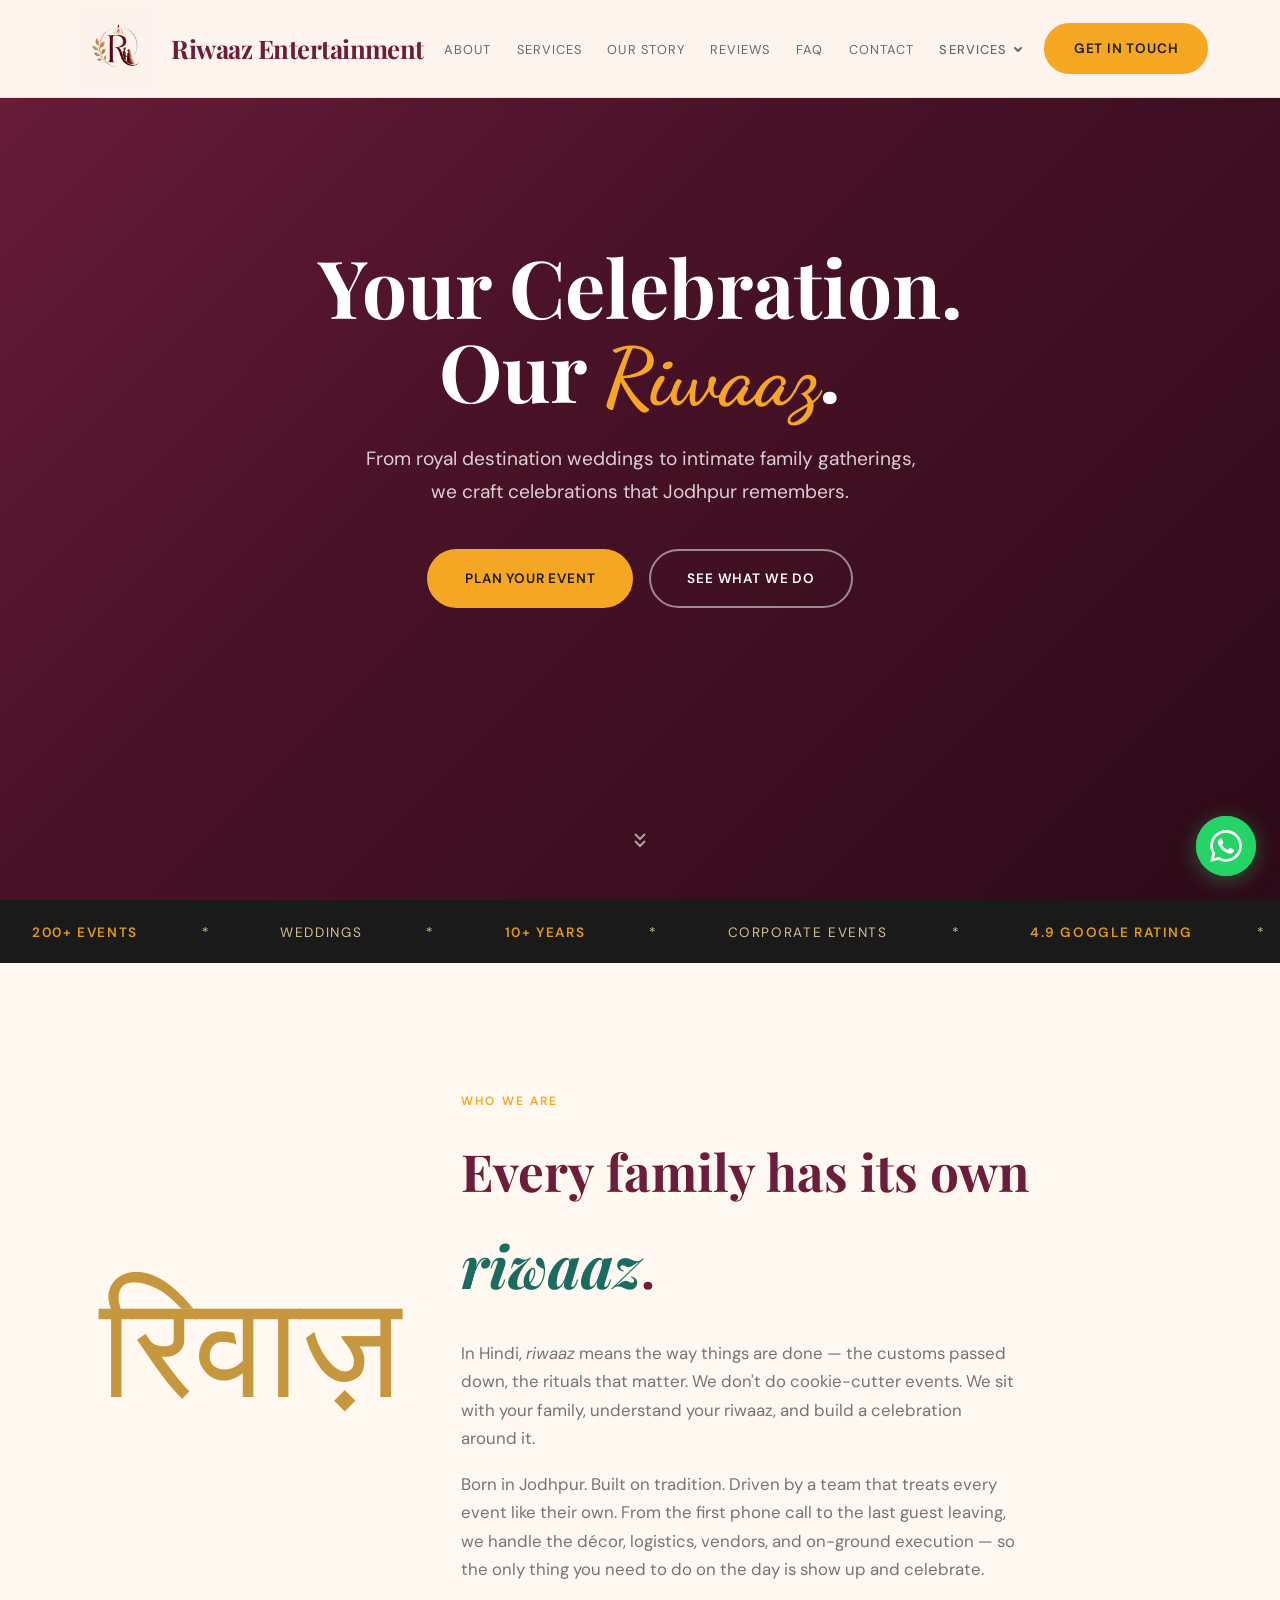
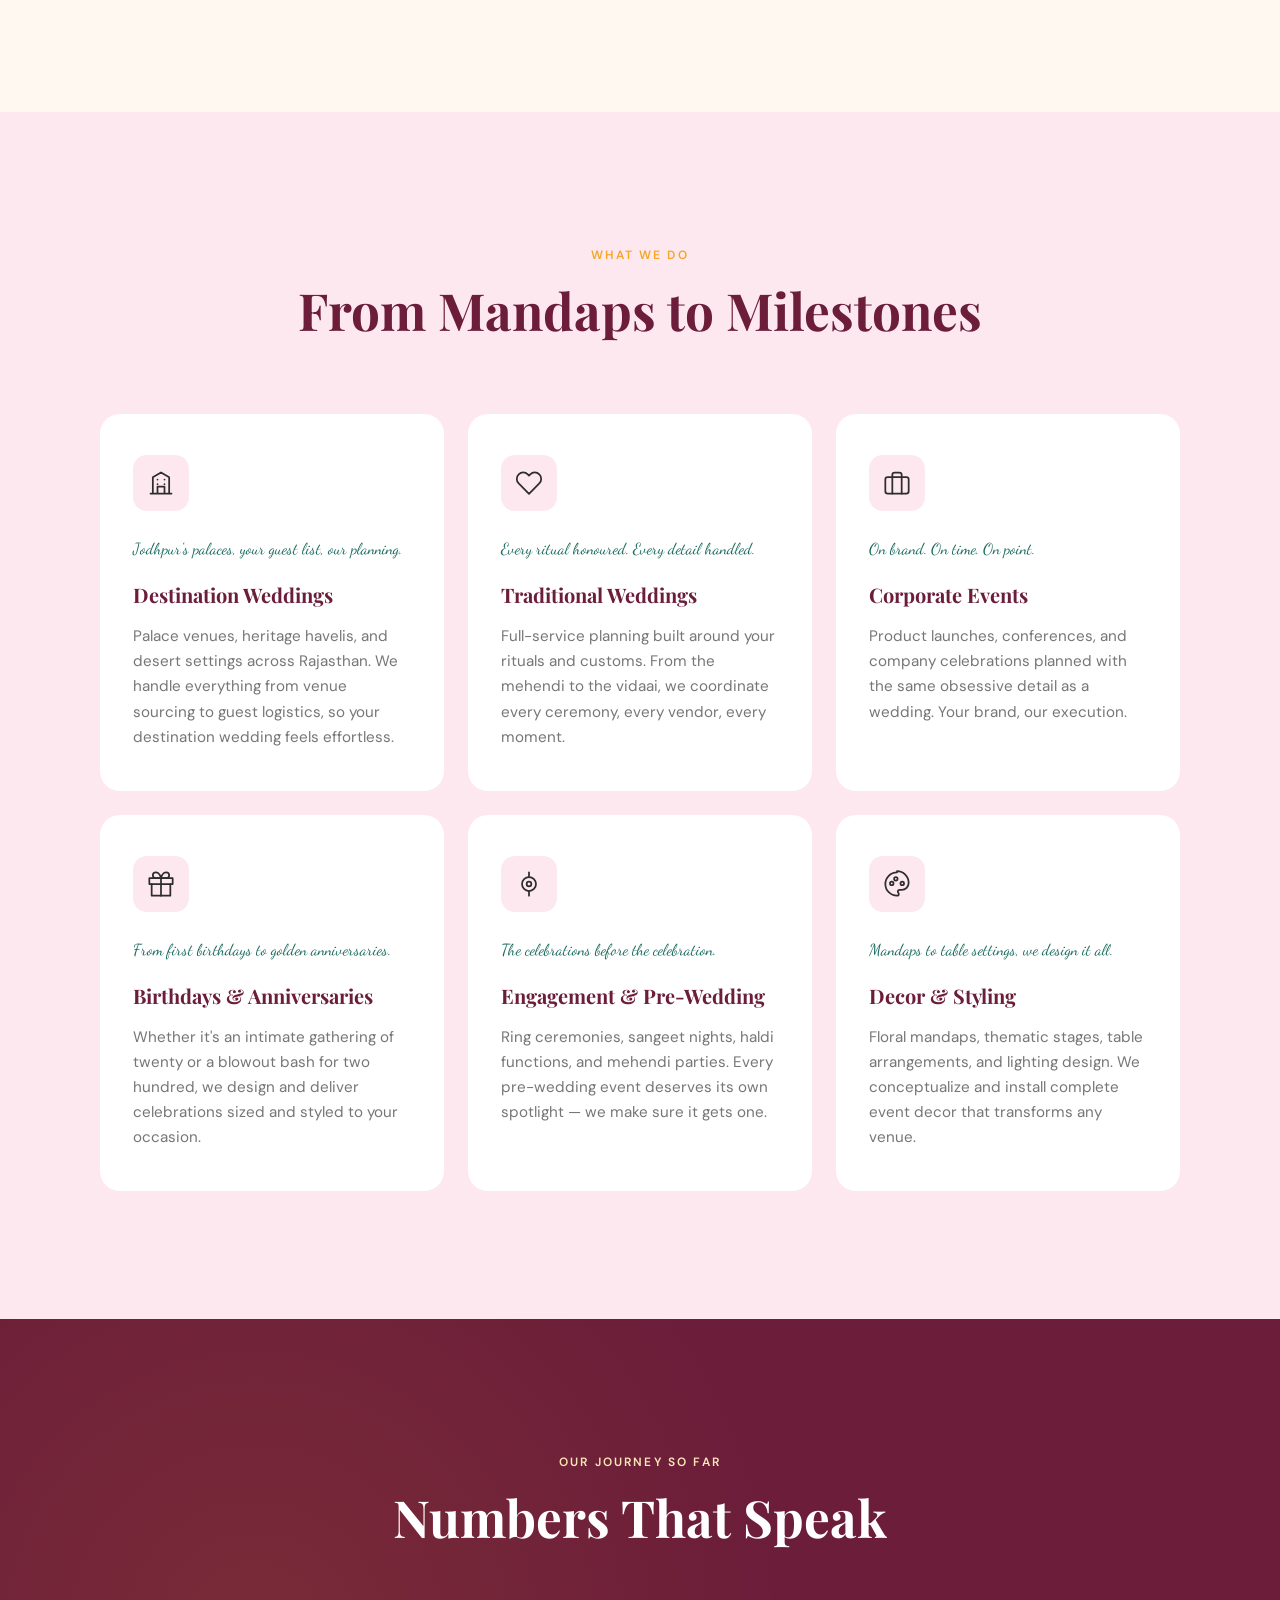
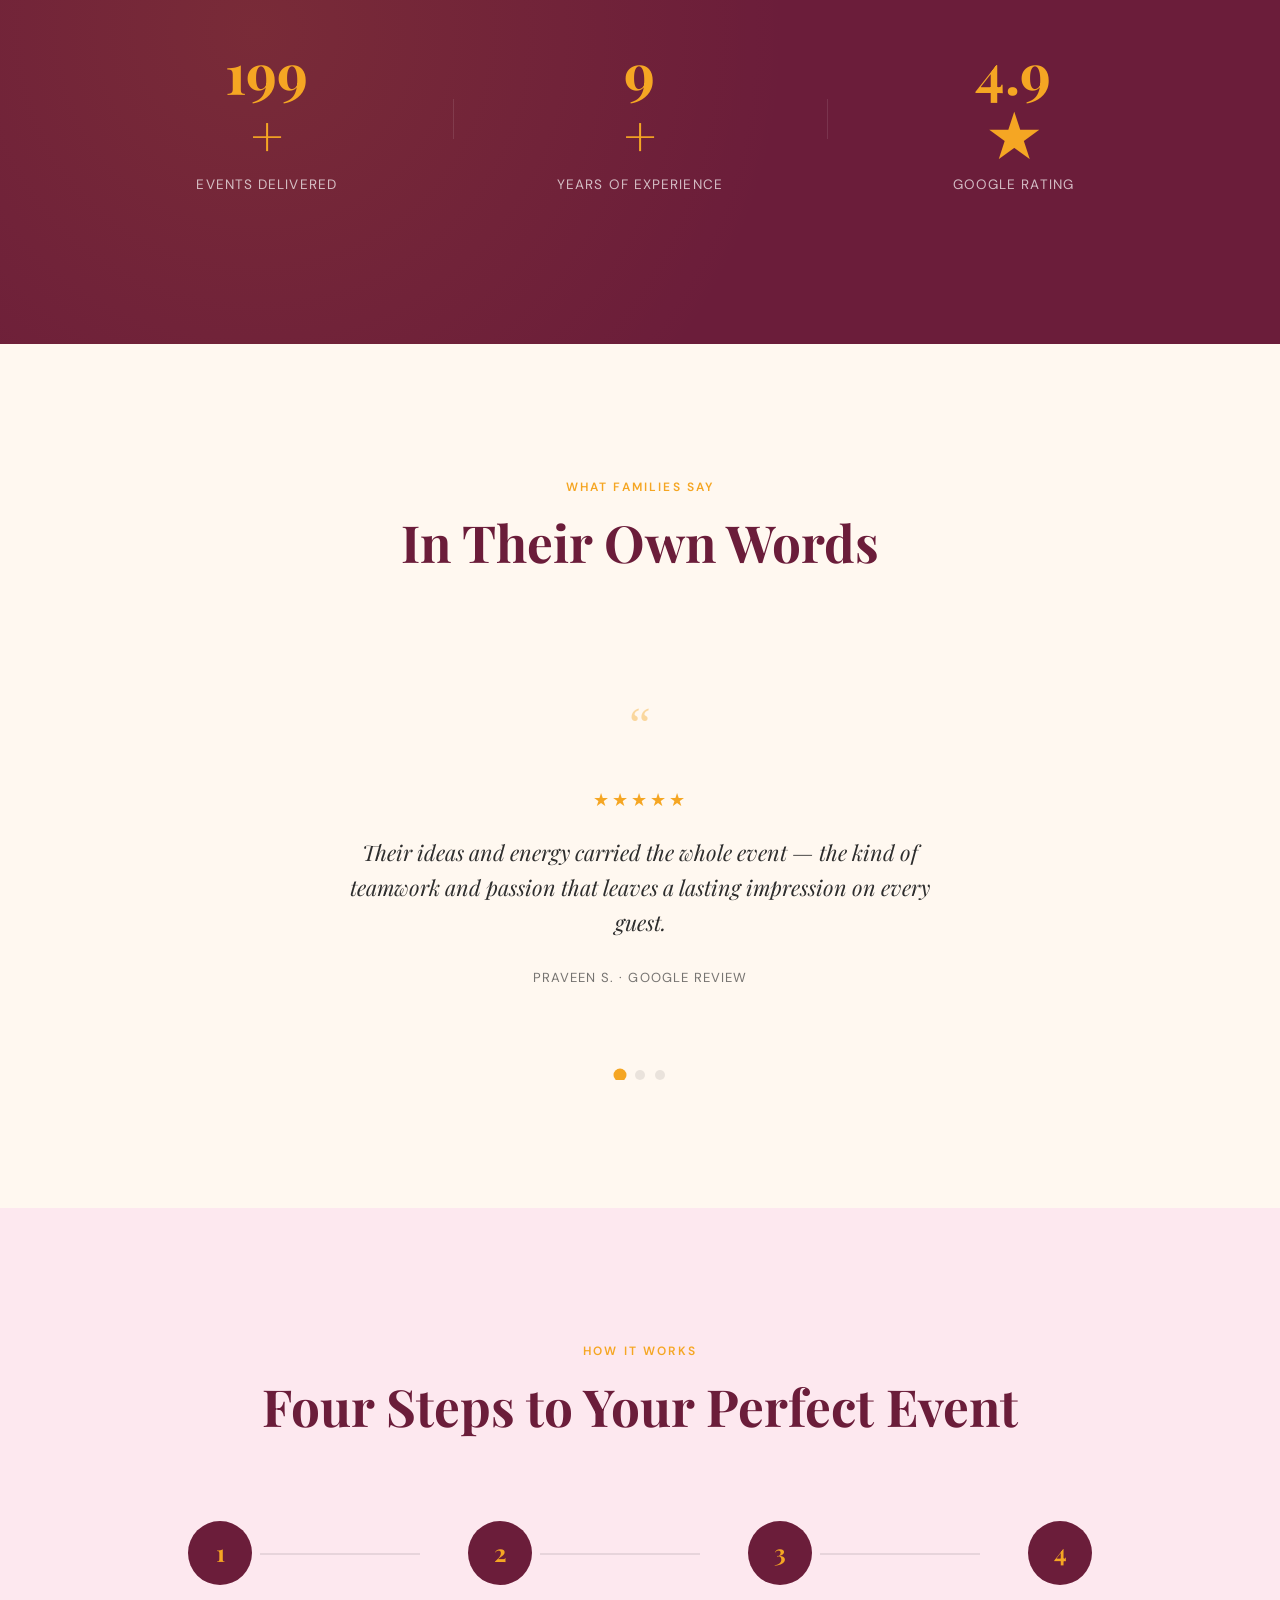
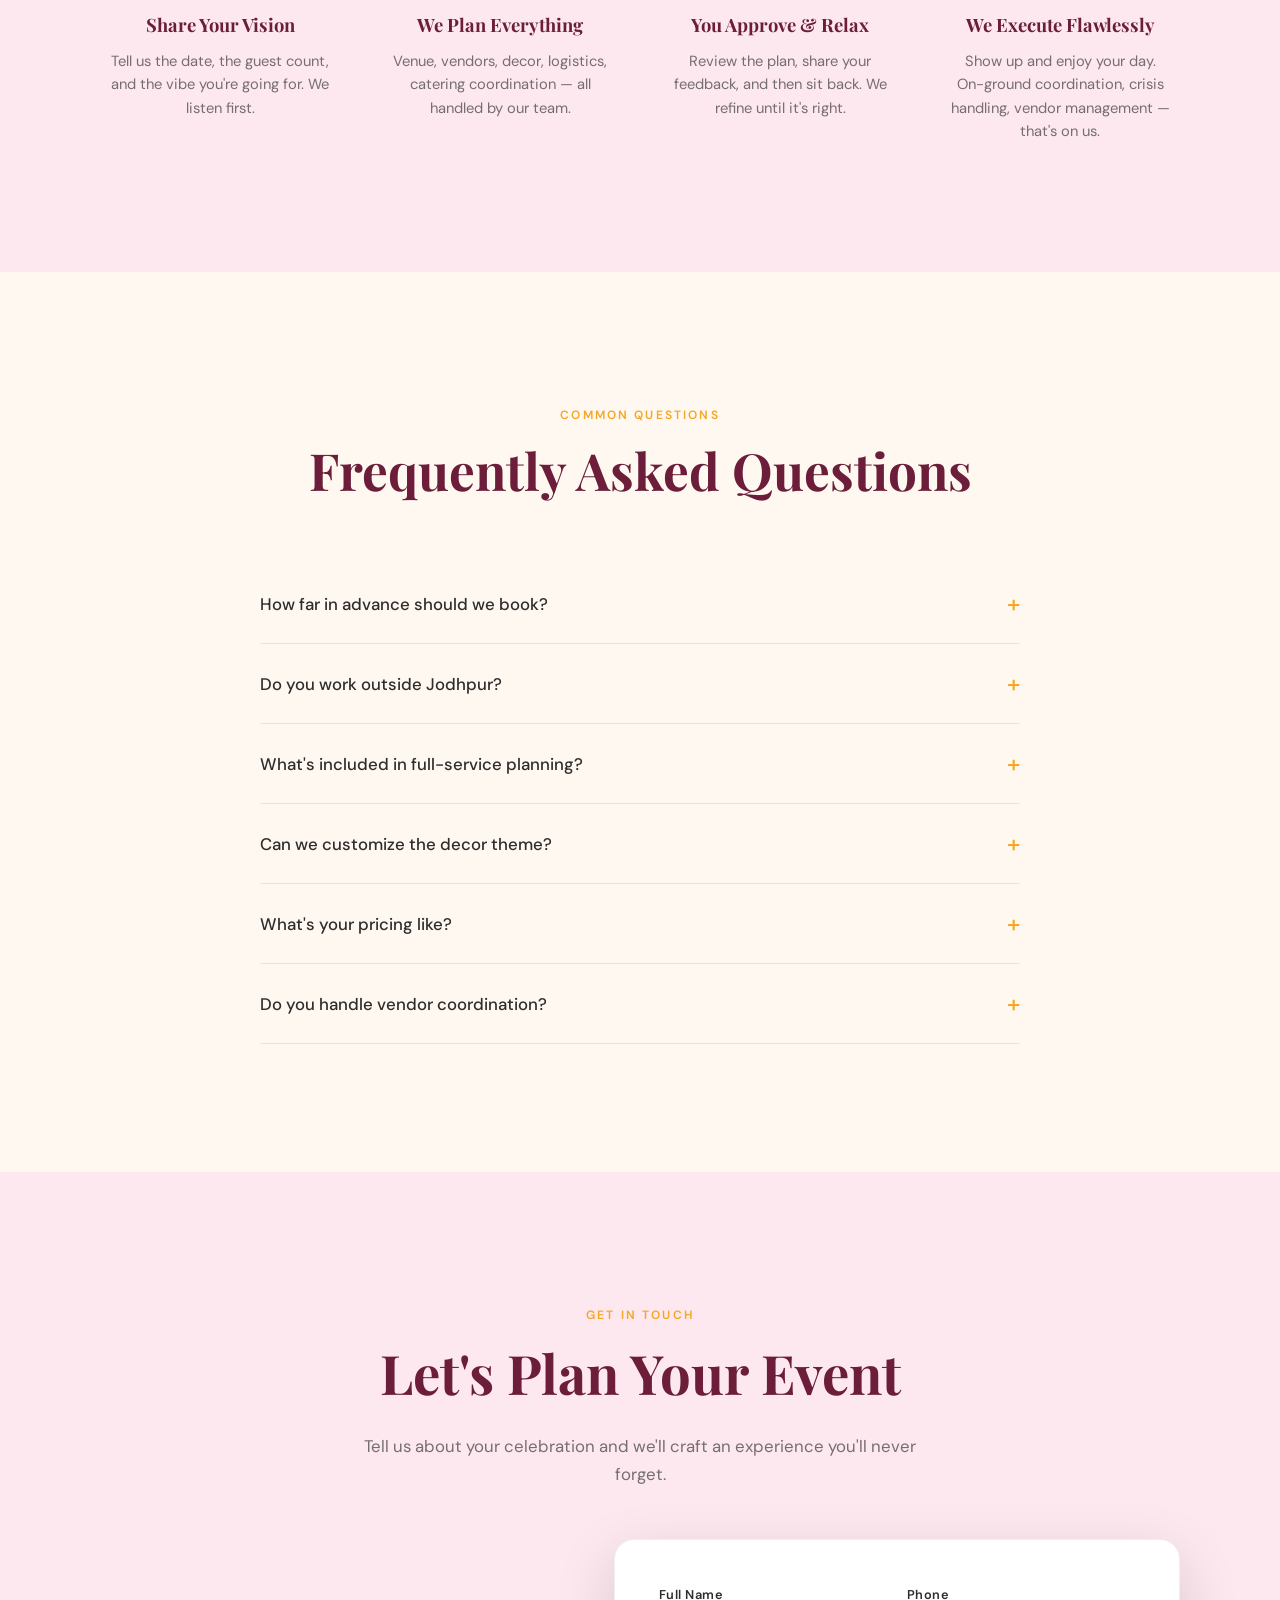
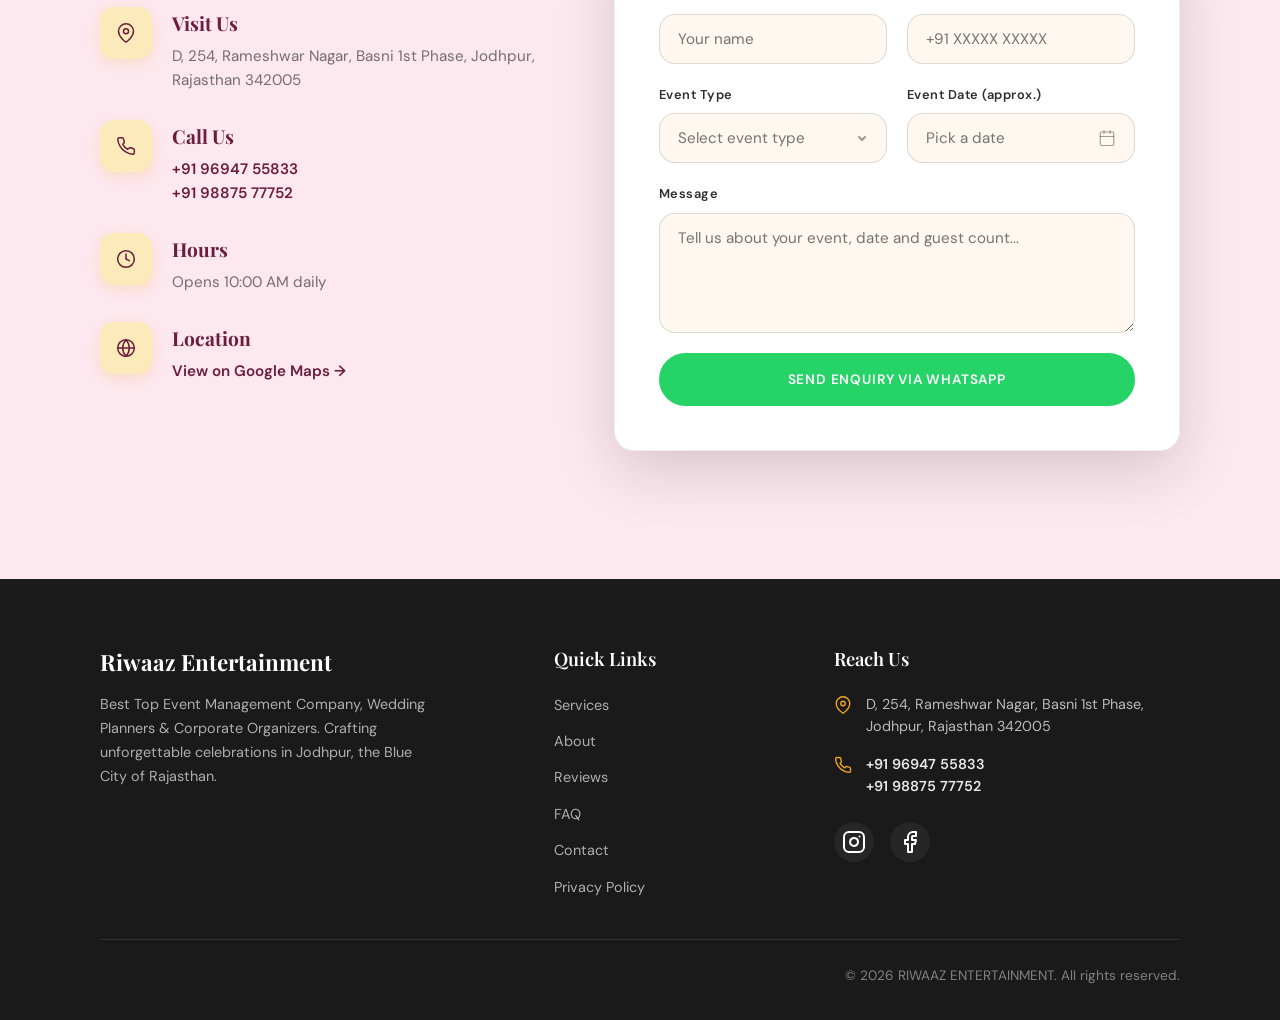
==== commit 358316b8: "Add destination wedding page, rename Blogs dropdown to Services" ====
--- a/index.html
+++ b/index.html
@@ -30,11 +30,12 @@
       <li><a href="#contact">Contact</a></li>
       <li class="nav-dropdown">
         <button class="nav-dropdown-trigger" aria-expanded="false" aria-haspopup="true">
-          Blogs
+          Services
           <svg width="12" height="12" viewBox="0 0 12 12" fill="none" stroke="currentColor" stroke-width="2" stroke-linecap="round" stroke-linejoin="round"><path d="M3 5l3 3 3-3"/></svg>
         </button>
         <div class="nav-dropdown-menu" role="menu">
           <a href="wedding-planners-jodhpur.html" role="menuitem">Wedding Planners in Jodhpur</a>
+          <a href="destination-wedding-planner-rajasthan.html" role="menuitem">Destination Weddings in Rajasthan</a>
         </div>
       </li>
     </ul>
@@ -49,11 +50,12 @@
     <a href="#faq">FAQ</a>
     <a href="#contact">Contact</a>
     <button class="mobile-dropdown-toggle" id="mobileDropdownToggle" aria-expanded="false">
-      Blogs
+      Services
       <svg width="14" height="14" viewBox="0 0 12 12" fill="none" stroke="currentColor" stroke-width="2" stroke-linecap="round" stroke-linejoin="round"><path d="M3 5l3 3 3-3"/></svg>
     </button>
     <div class="mobile-dropdown-links" id="mobileDropdownLinks">
       <a href="wedding-planners-jodhpur.html">Wedding Planners in Jodhpur</a>
+      <a href="destination-wedding-planner-rajasthan.html">Destination Weddings in Rajasthan</a>
     </div>
   </div>
 </header>
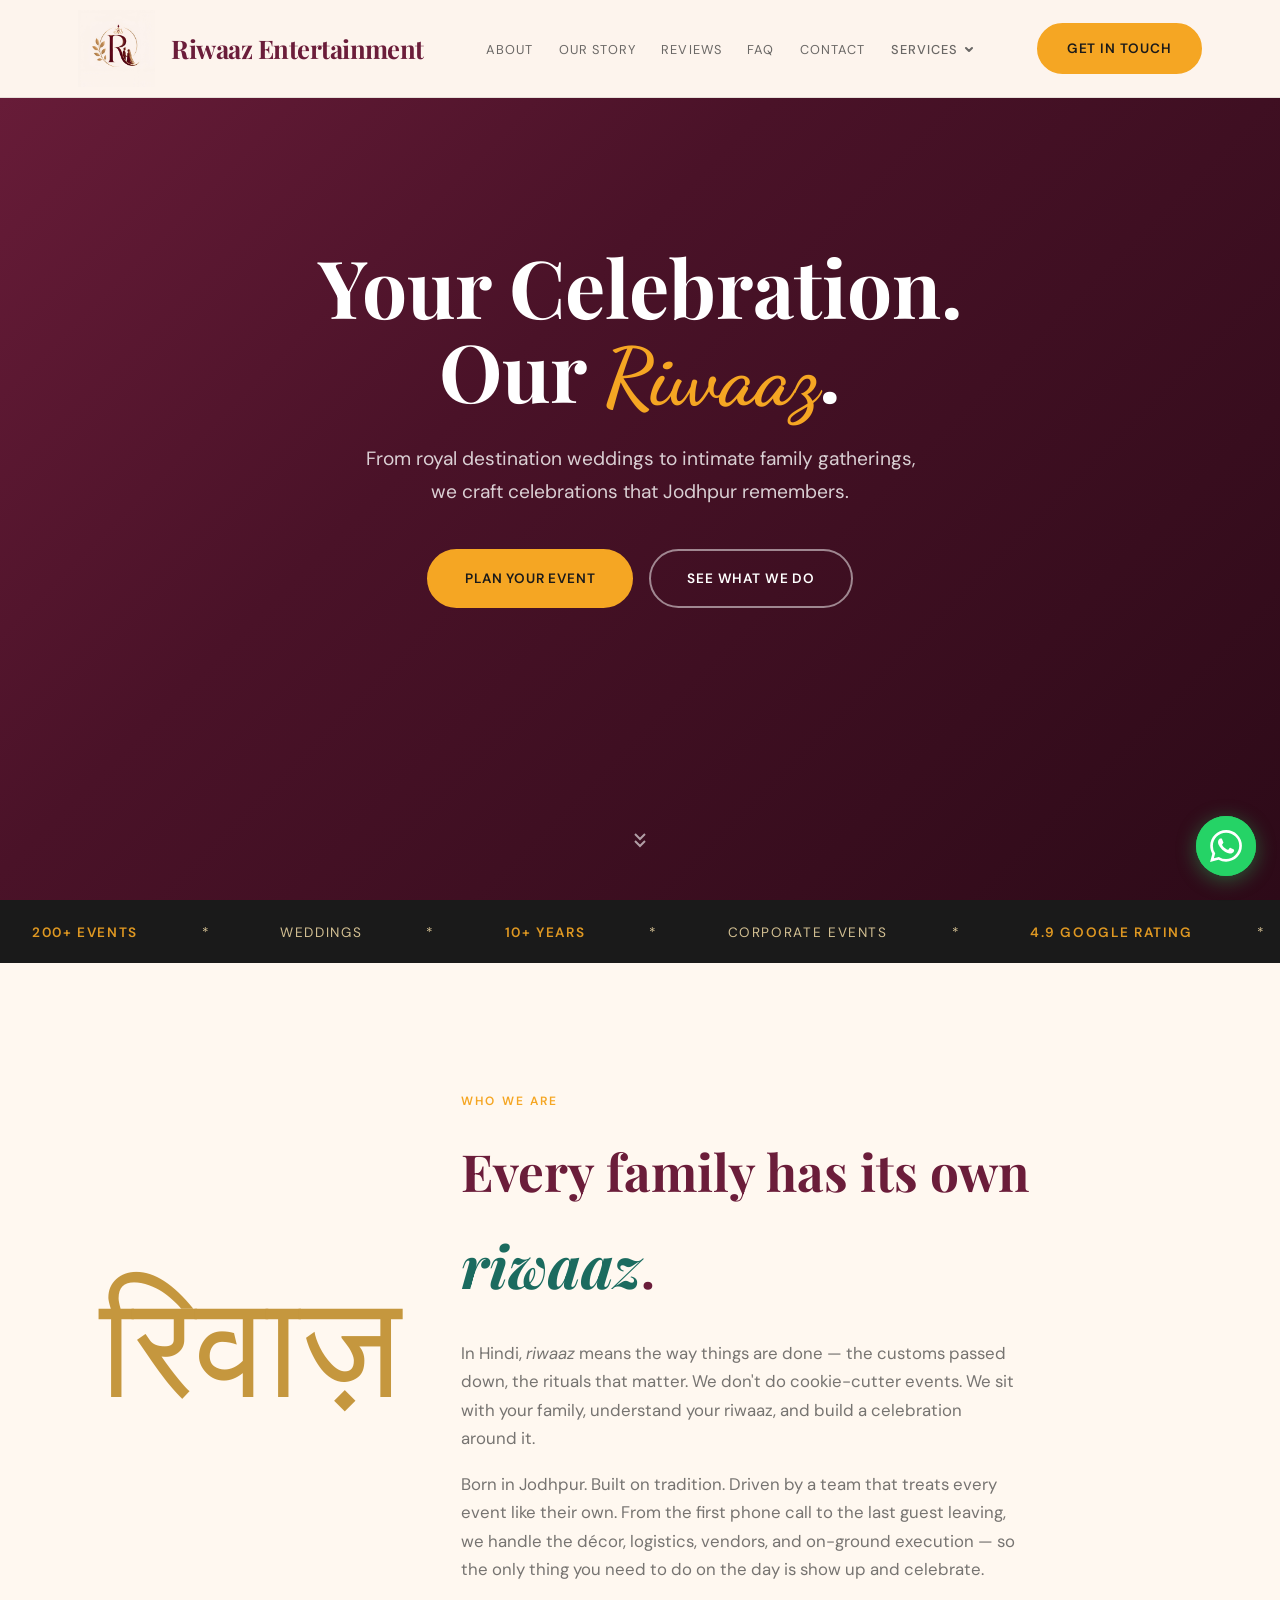
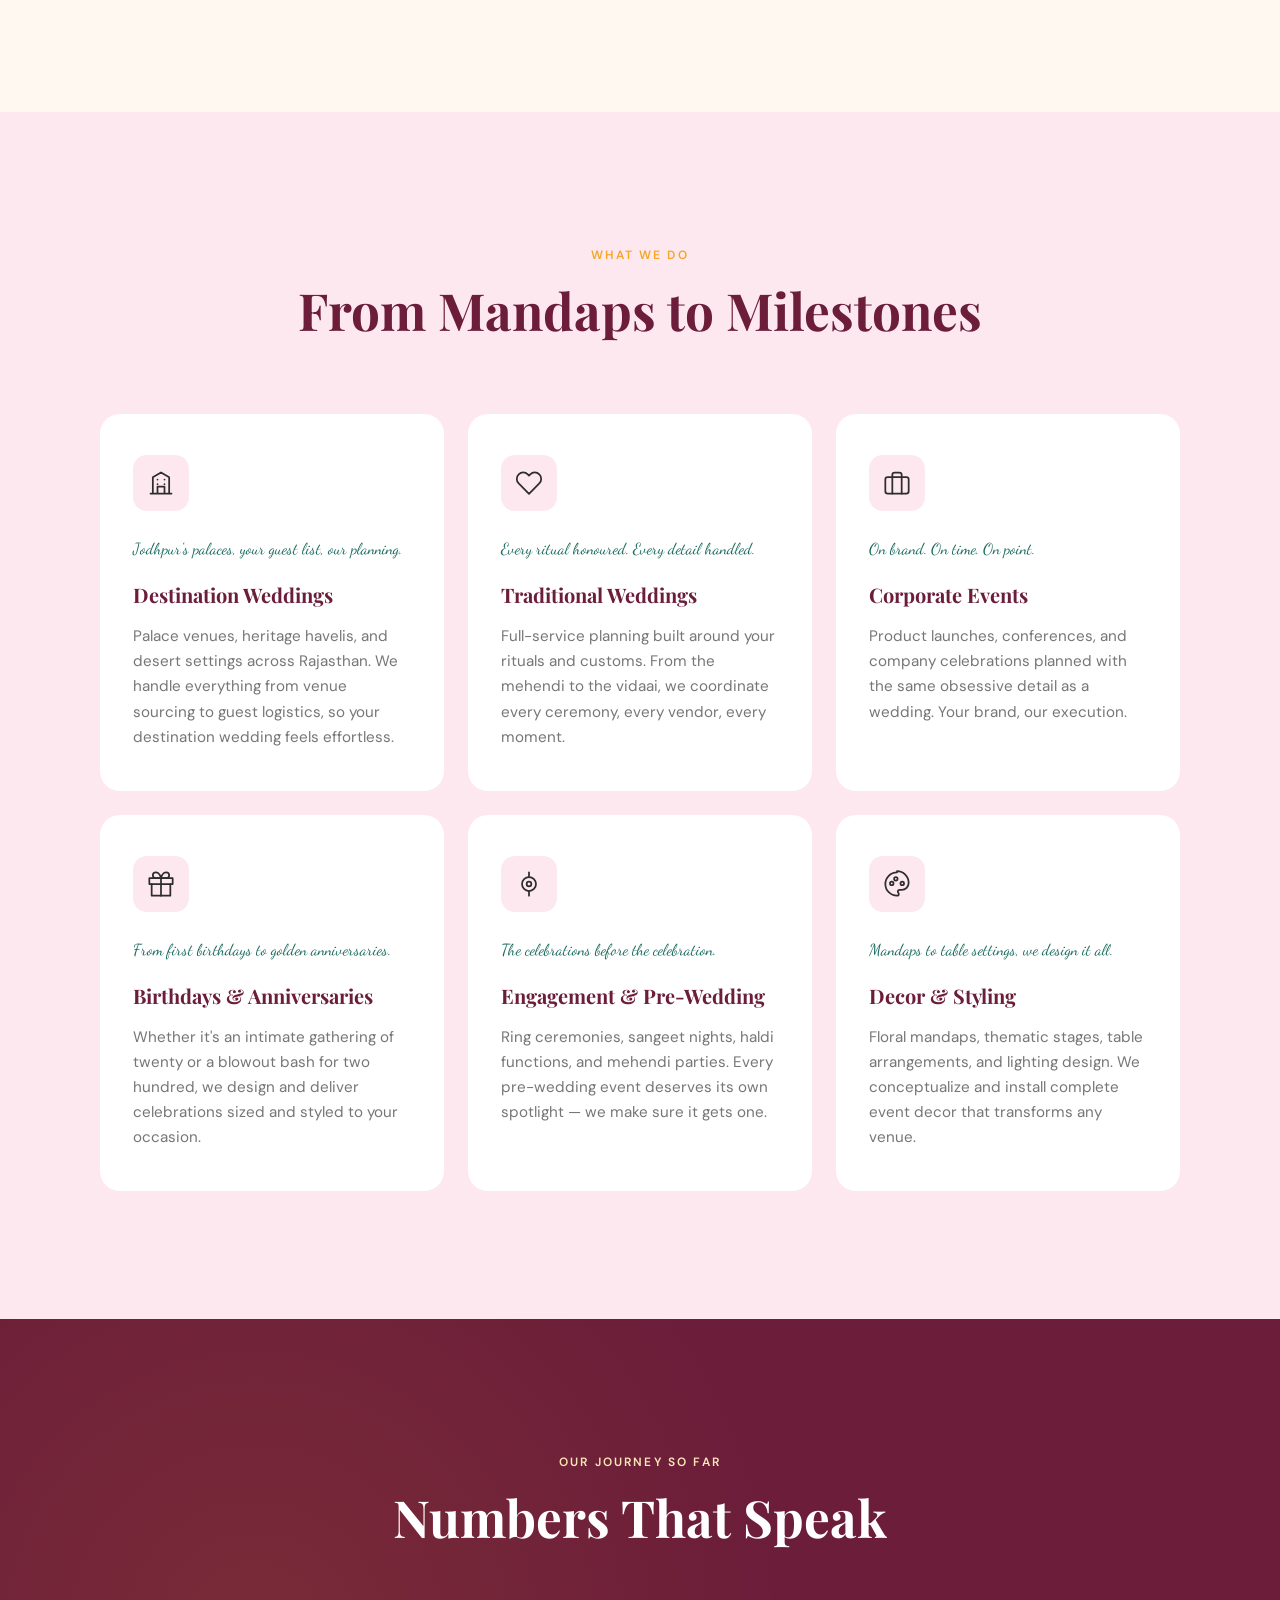
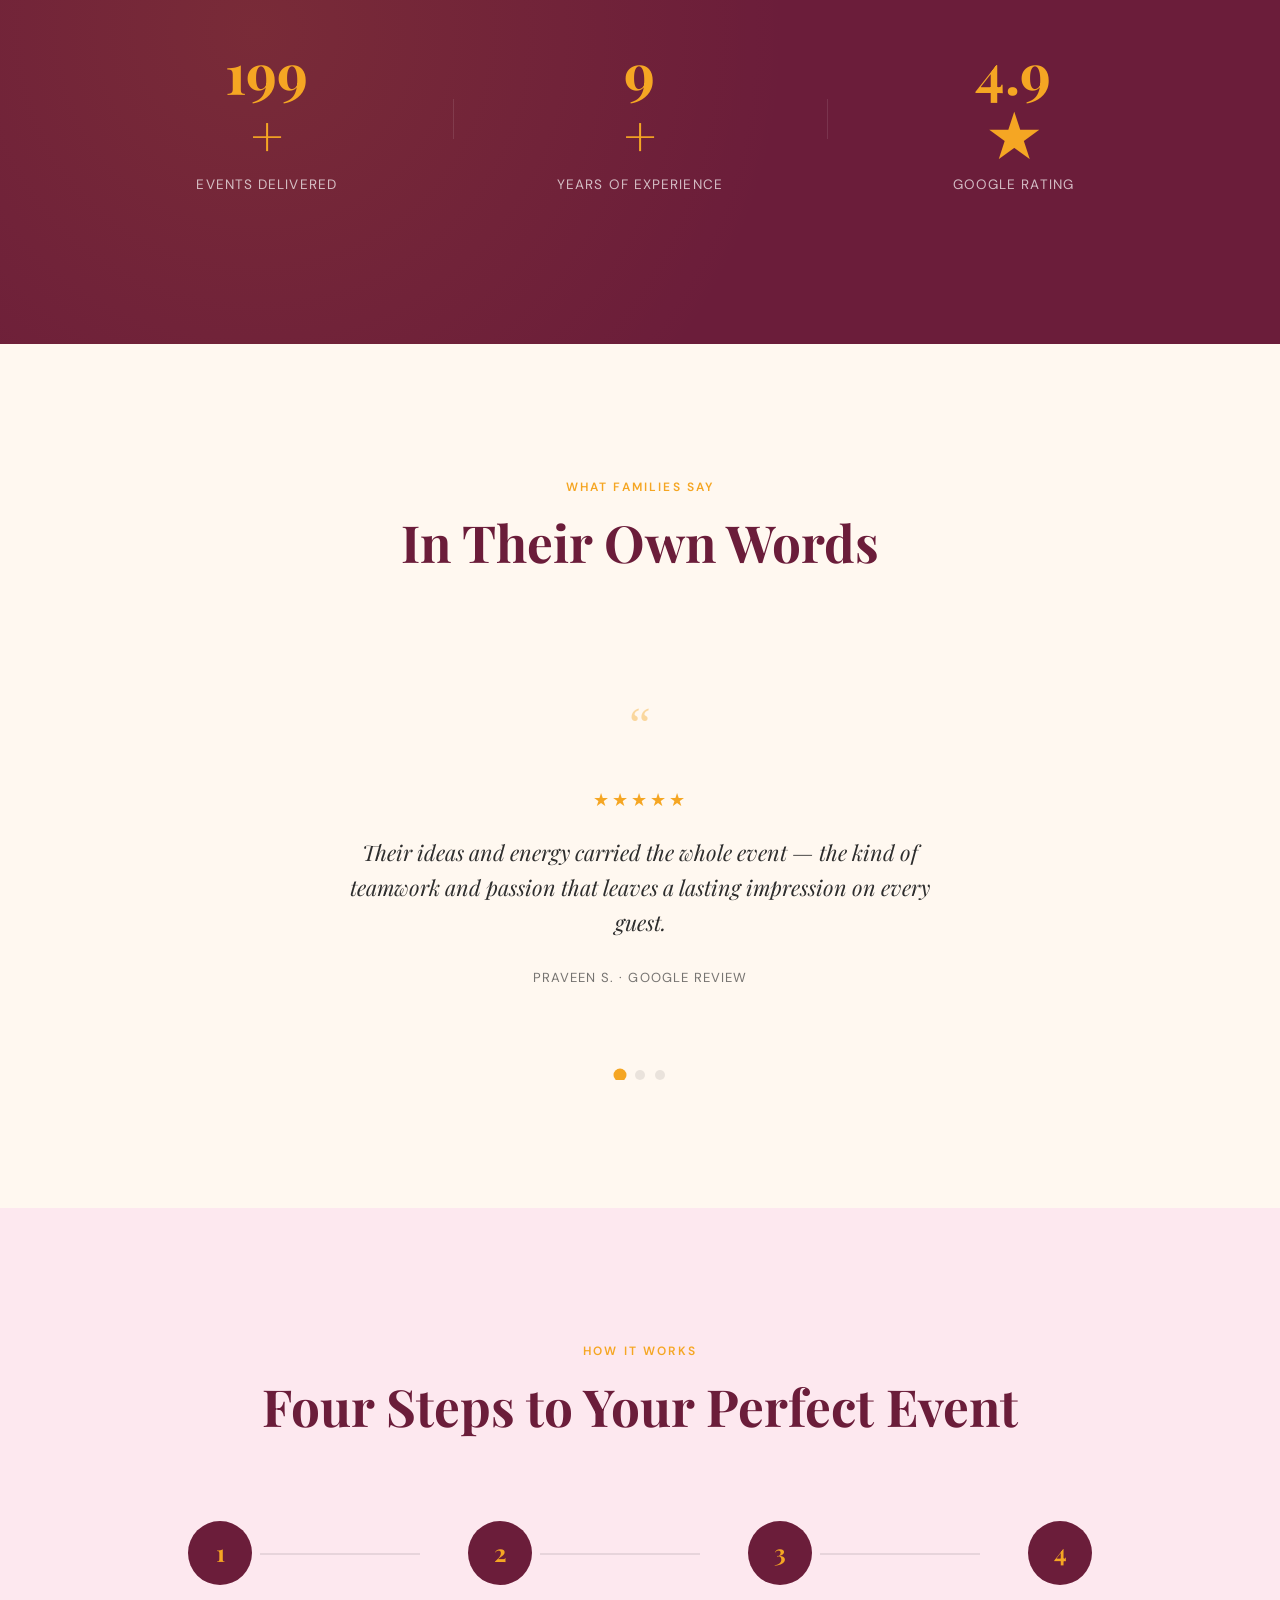
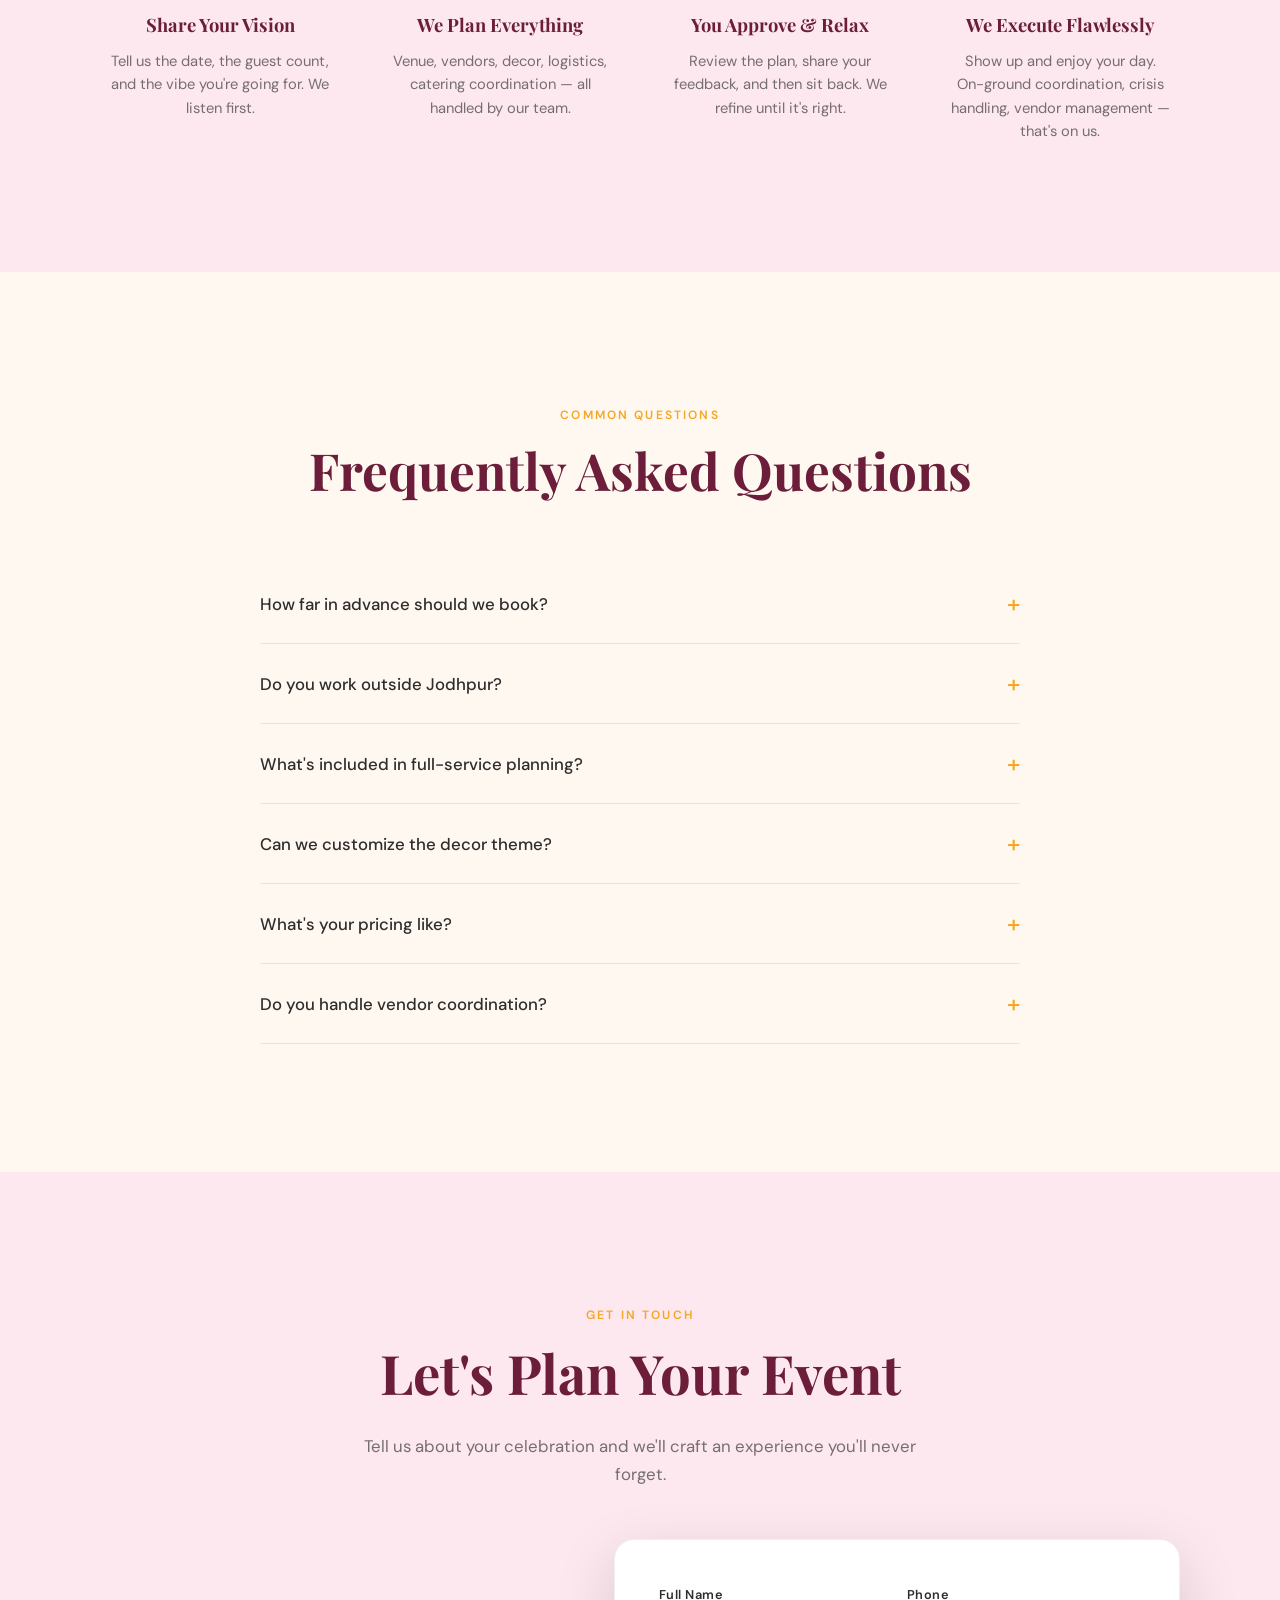
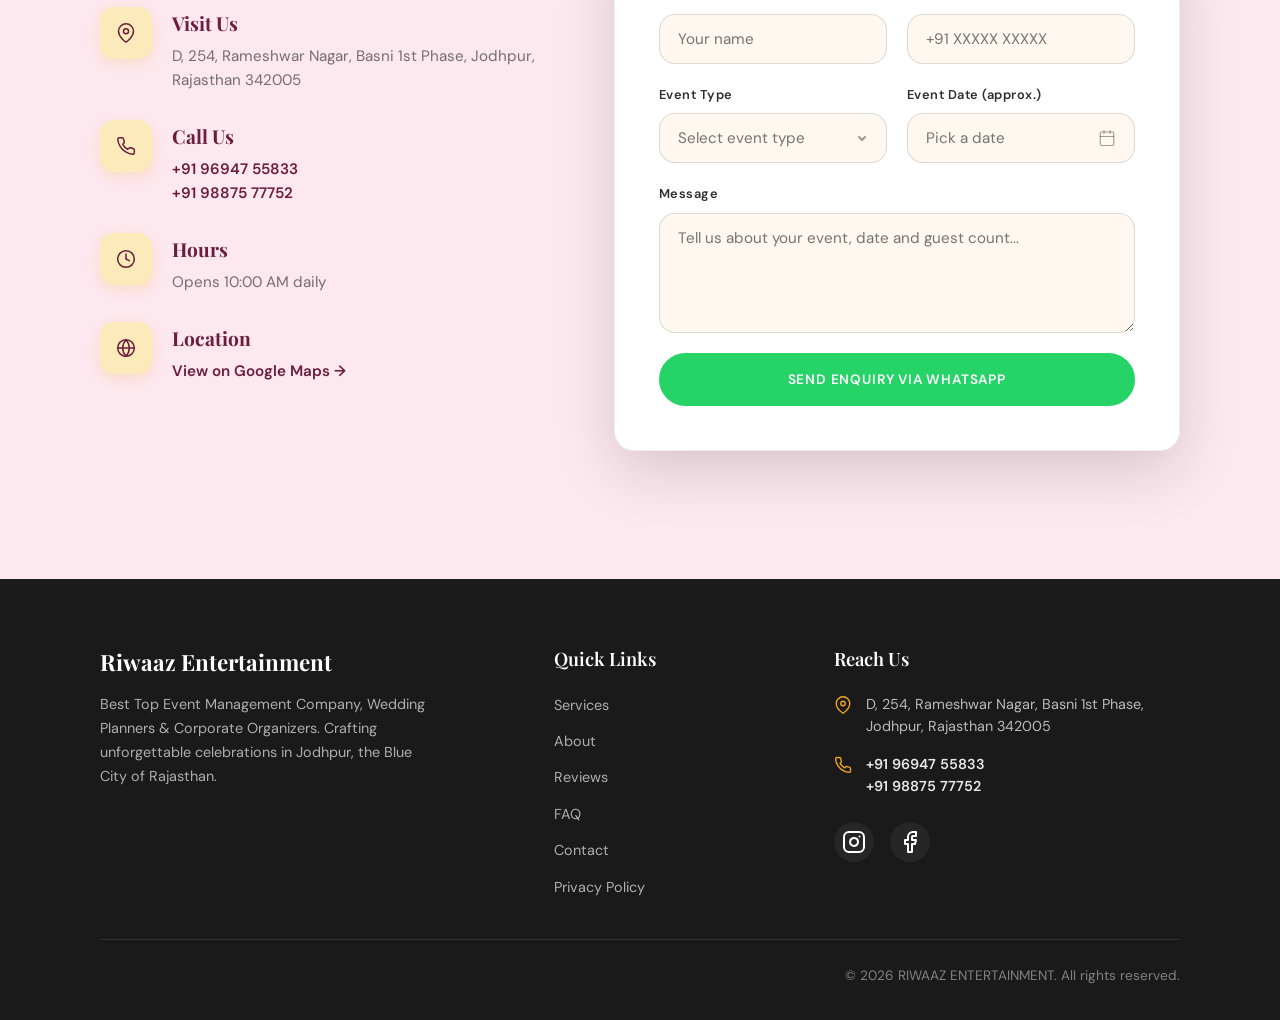
==== commit 8bc98743: "Remove duplicate Services link from nav" ====
--- a/index.html
+++ b/index.html
@@ -23,7 +23,6 @@
     </a>
     <ul class="nav-links">
       <li><a href="#about">About</a></li>
-      <li><a href="#services">Services</a></li>
       <li><a href="#stats">Our Story</a></li>
       <li><a href="#testimonials">Reviews</a></li>
       <li><a href="#faq">FAQ</a></li>
@@ -44,7 +43,6 @@
   </nav>
   <div class="mobile-menu" id="mobileMenu">
     <a href="#about">About</a>
-    <a href="#services">Services</a>
     <a href="#stats">Our Story</a>
     <a href="#testimonials">Reviews</a>
     <a href="#faq">FAQ</a>
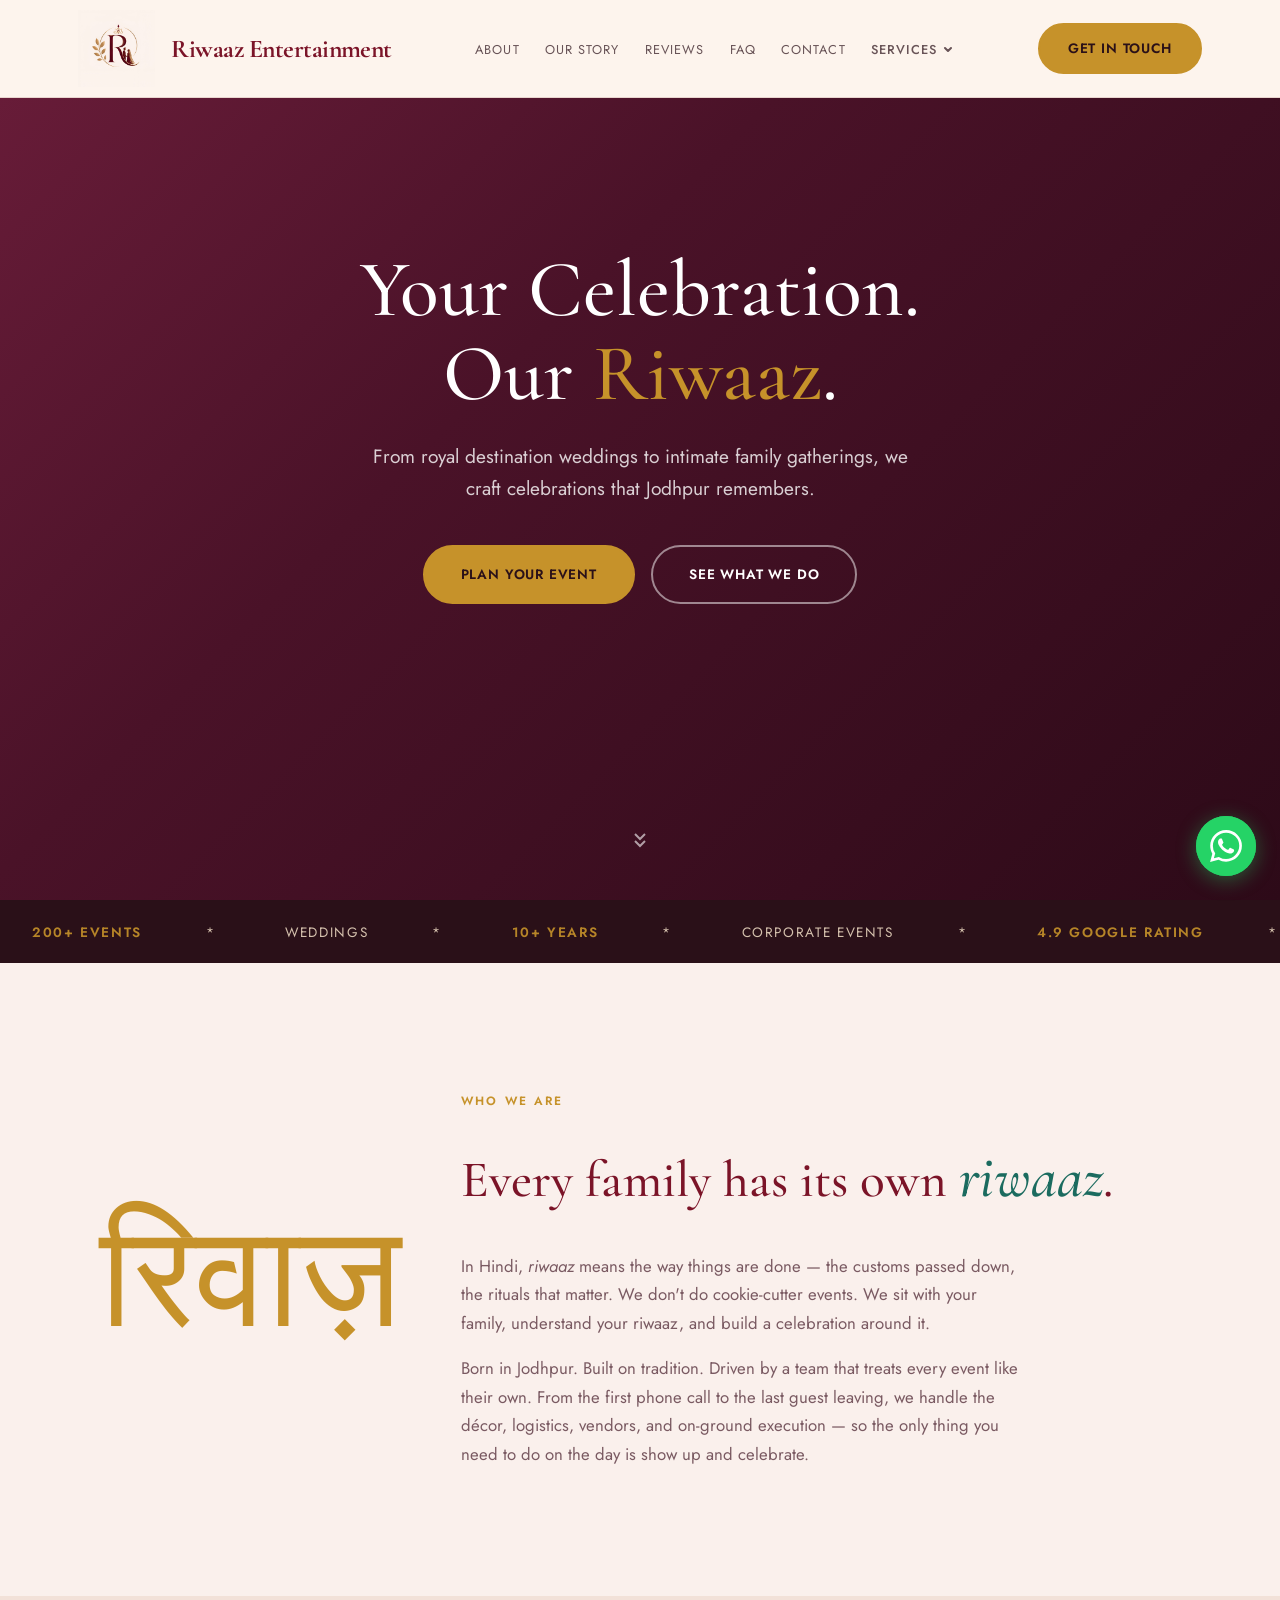
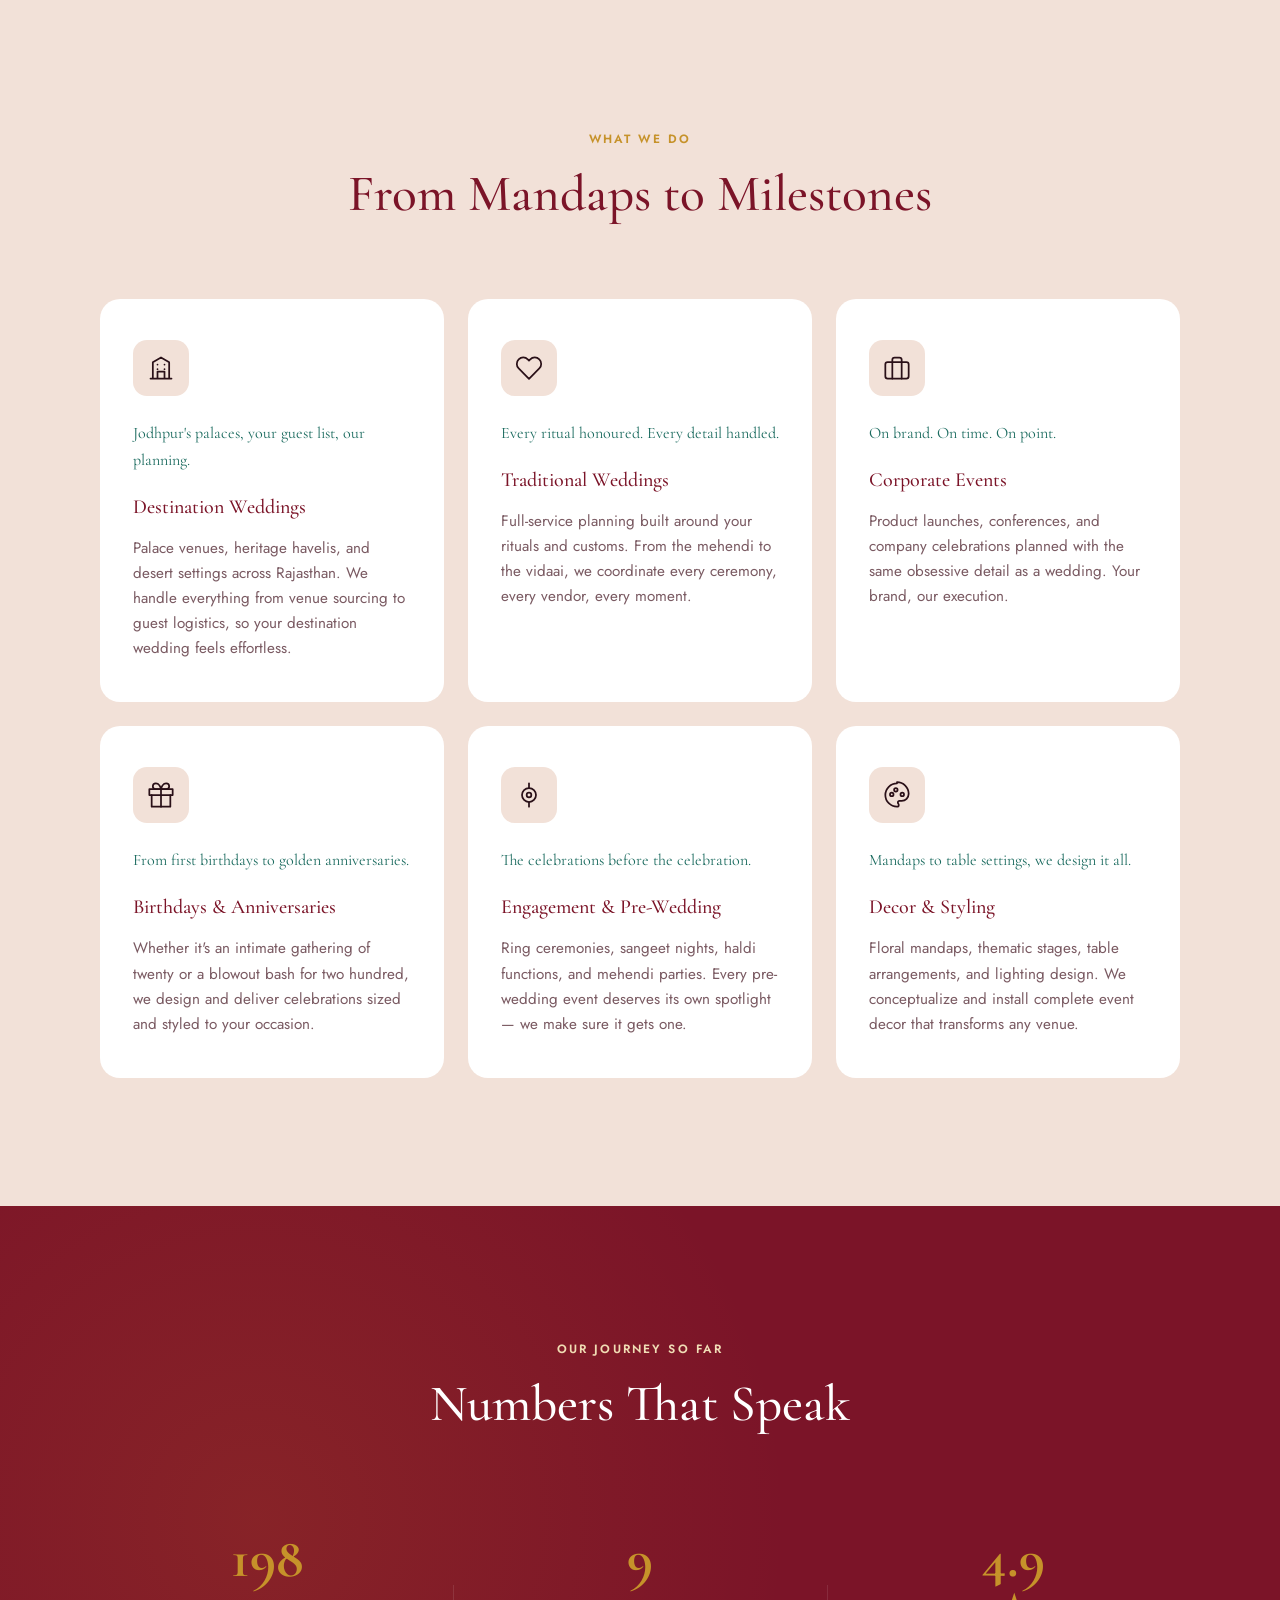
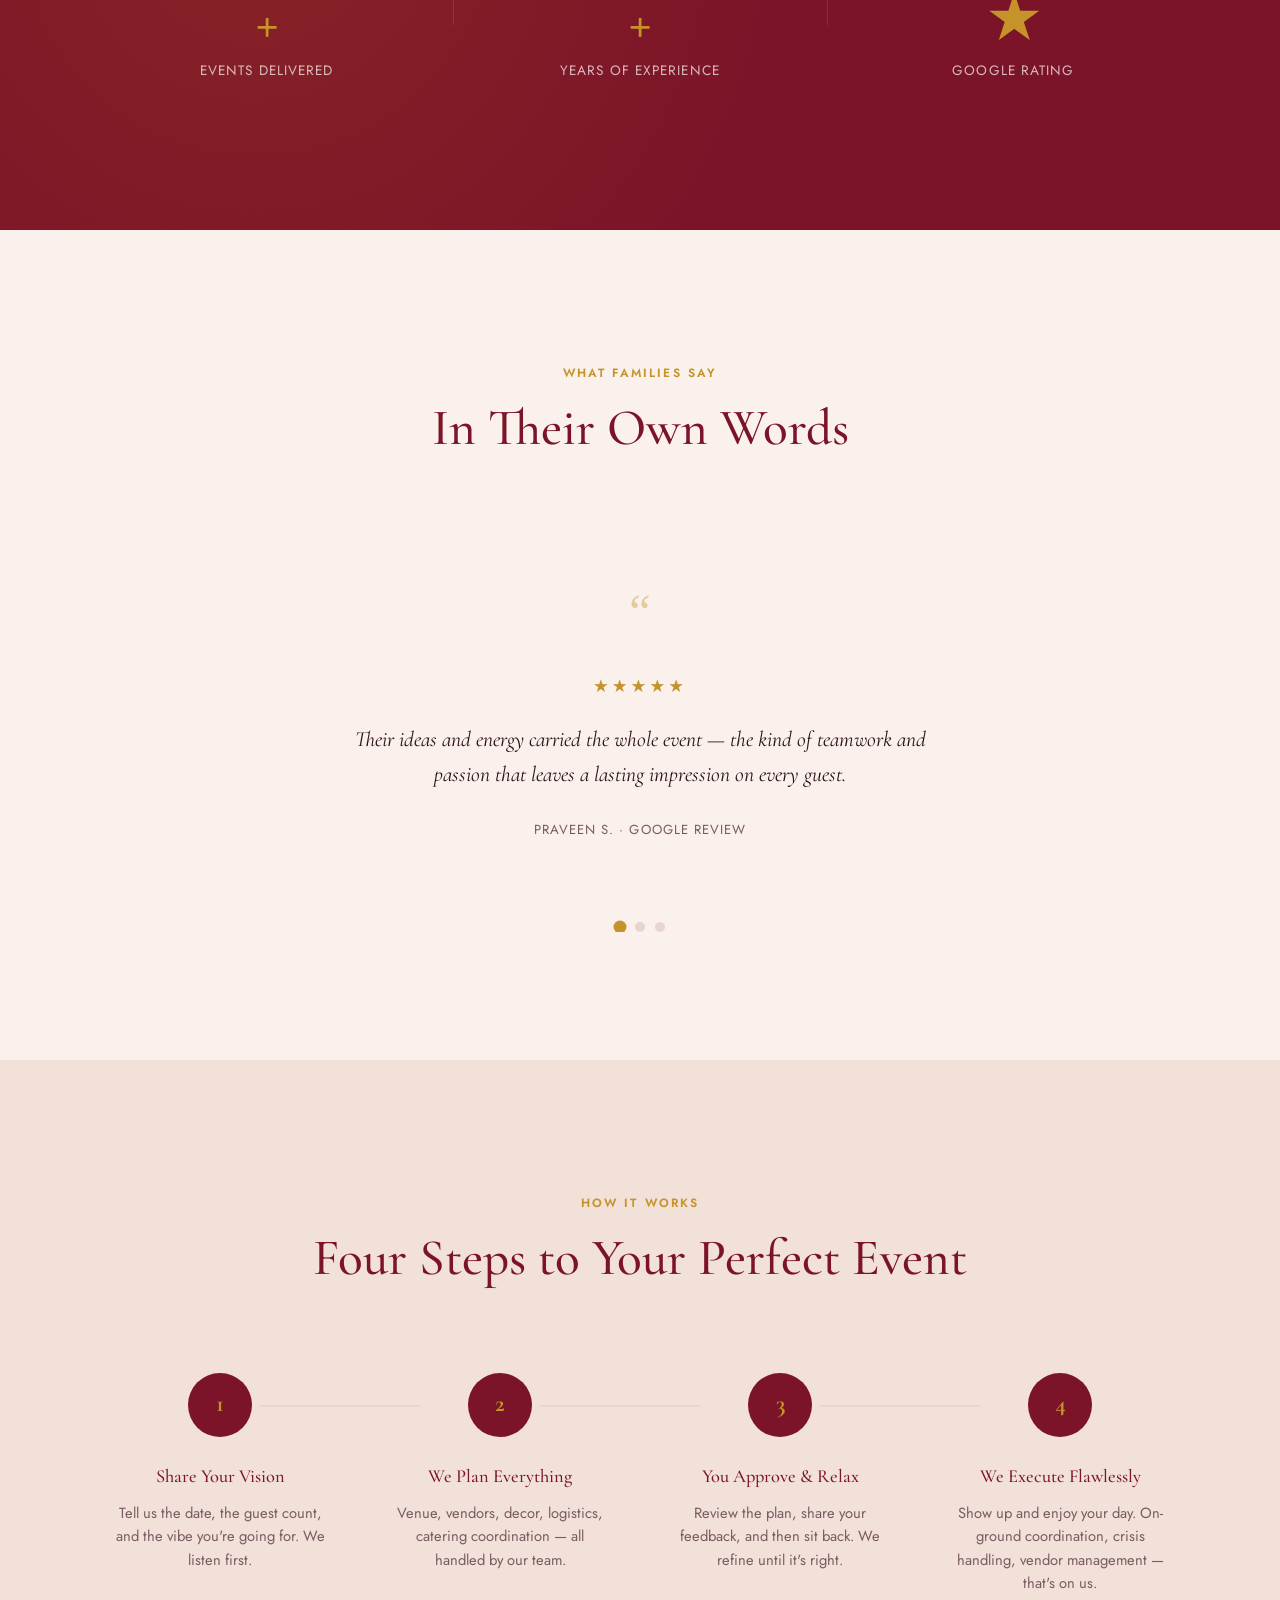
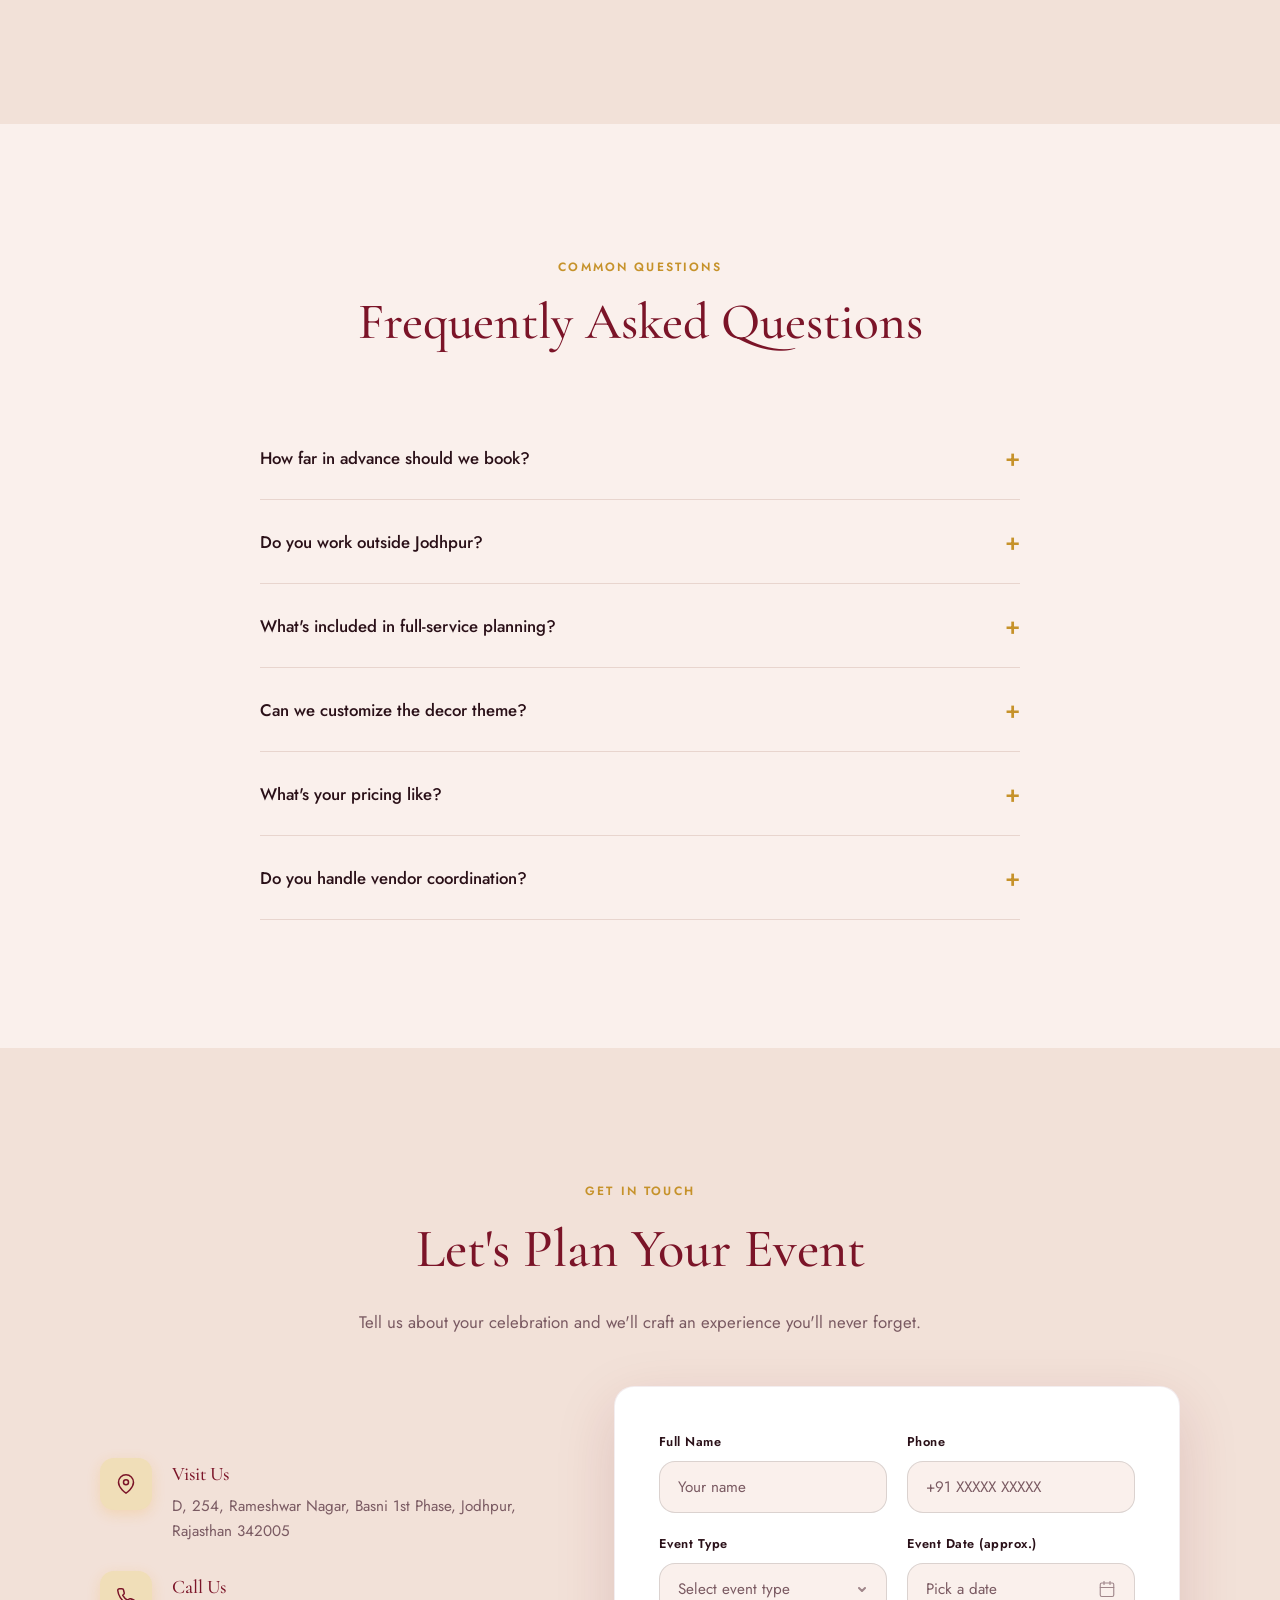
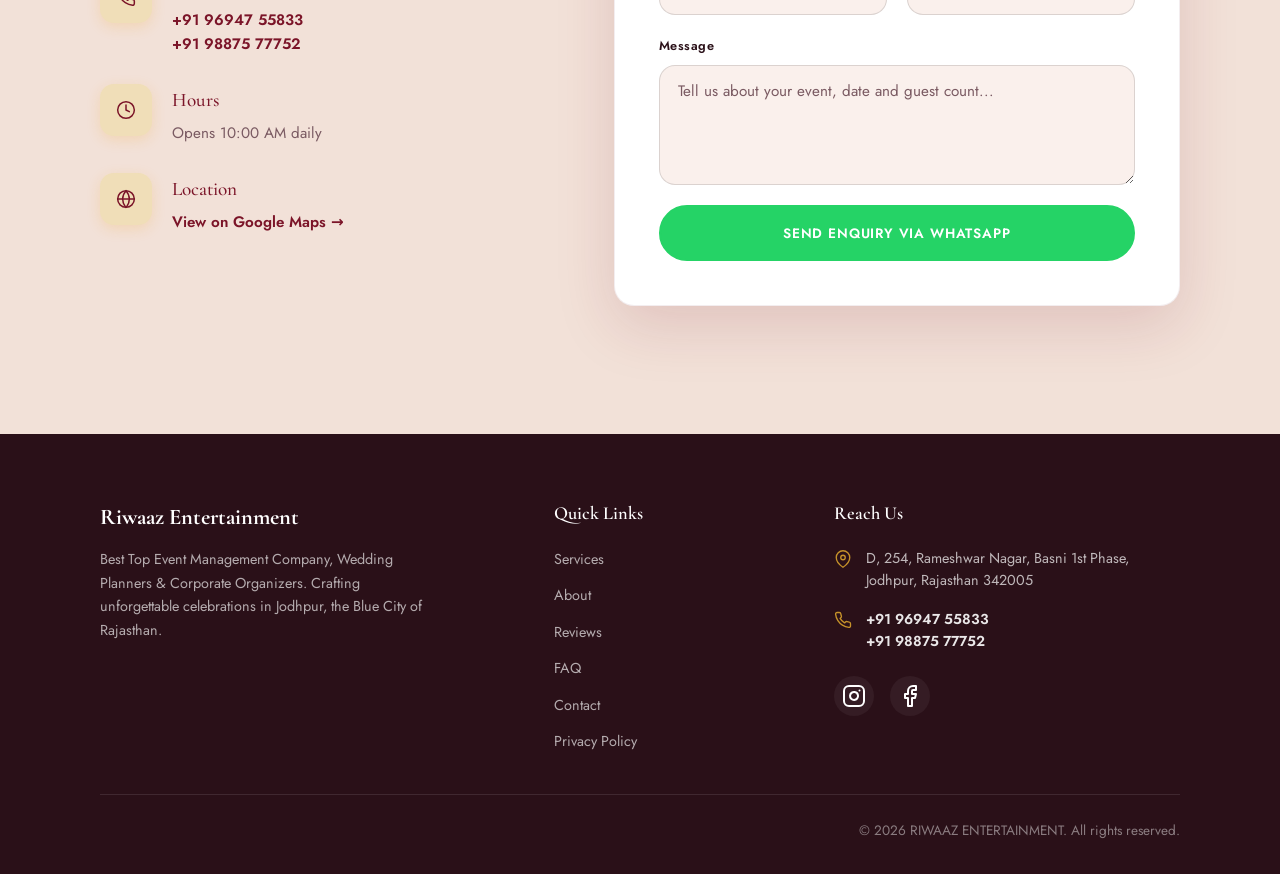
==== commit a8f7c00a: "Apply Royal Blush theme — Cormorant Garamond + Jost, crimson + antique gold palette" ====
--- a/index.html
+++ b/index.html
@@ -9,7 +9,7 @@
   
   <link rel="preconnect" href="https://fonts.googleapis.com">
   <link rel="preconnect" href="https://fonts.gstatic.com" crossorigin>
-  <link href="https://fonts.googleapis.com/css2?family=Dancing+Script:wght@400;500;600;700&family=DM+Sans:ital,opsz,wght@0,9..40,400..700;1,9..40,400..700&family=Playfair+Display:ital,wght@0,400..700;1,400..700&display=swap" rel="stylesheet">
+  <link href="https://fonts.googleapis.com/css2?family=Cormorant+Garamond:ital,wght@0,300;0,400;0,500;0,600;0,700;1,300;1,400;1,500&family=Jost:wght@300;400;500;600&display=swap" rel="stylesheet">
   
   <link rel="stylesheet" href="style.css">
 </head>
--- a/style.css
+++ b/style.css
@@ -2,30 +2,30 @@
    Design Tokens
    ========================================================================== */
 :root {
-  --deep-wine: #6B1D3A;
-  --wine-light: #8B2D52;
-  --marigold: #F5A623;
-  --marigold-soft: #FCEABB;
-  --hot-pink: #E8447A;
-  --cream: #FFF8F0;
+  --deep-wine: #7B1428;          /* crimson — matched from logo "R"       */
+  --wine-light: #9B2438;         /* lighter crimson for hover states      */
+  --marigold: #C6922A;           /* antique gold — matched from logo ring */
+  --marigold-soft: #F0DEB8;      /* pale gold tint                        */
+  --hot-pink: #C05070;           /* muted rose (kept for legacy)          */
+  --cream: #FAF0EC;              /* blush — logo background colour        */
   --ivory: #FFFFFF;
-  --charcoal: #1A1A1A;
+  --charcoal: #2A1018;           /* warm near-black                       */
   --deep-teal: #1B6B5F;
-  --gold: #C5973E;
-  --gold-soft: #E7D2A0;
-  --soft-pink: #FDE8EF;
-  --text-primary: #2D2D2D;
-  --text-muted: rgba(45, 45, 45, 0.65);
-  --line: rgba(45, 45, 45, 0.1);
-  --shadow-sm: 0 2px 8px rgba(0, 0, 0, 0.06);
-  --shadow-md: 0 8px 30px rgba(0, 0, 0, 0.1);
-  --shadow-lg: 0 20px 60px rgba(0, 0, 0, 0.15);
+  --gold: #C6922A;               /* antique gold                          */
+  --gold-soft: #E8D5BE;          /* soft gold tint                        */
+  --soft-pink: #F2E1D8;          /* deeper blush for section contrast     */
+  --text-primary: #2A1018;       /* warm near-black                       */
+  --text-muted: #7A5A62;         /* warm muted mauve                      */
+  --line: #E8D5CE;               /* soft warm divider                     */
+  --shadow-sm: 0 2px 8px rgba(123, 20, 40, 0.06);
+  --shadow-md: 0 8px 30px rgba(123, 20, 40, 0.10);
+  --shadow-lg: 0 20px 60px rgba(123, 20, 40, 0.15);
   --radius: 12px;
   --radius-lg: 20px;
 
-  --font-display: 'Playfair Display', serif;
-  --font-body: 'DM Sans', sans-serif;
-  --font-accent: 'Dancing Script', cursive;
+  --font-display: 'Cormorant Garamond', Georgia, serif;
+  --font-body:    'Jost', system-ui, sans-serif;
+  --font-accent:  'Cormorant Garamond', Georgia, serif;
 }
 
 /* ==========================================================================
@@ -54,7 +54,7 @@
 h1, h2, h3, h4, h5, h6 {
   font-family: var(--font-display);
   color: var(--deep-wine);
-  font-weight: 700;
+  font-weight: 500;
   margin-top: 0;
   margin-bottom: 0;
 }
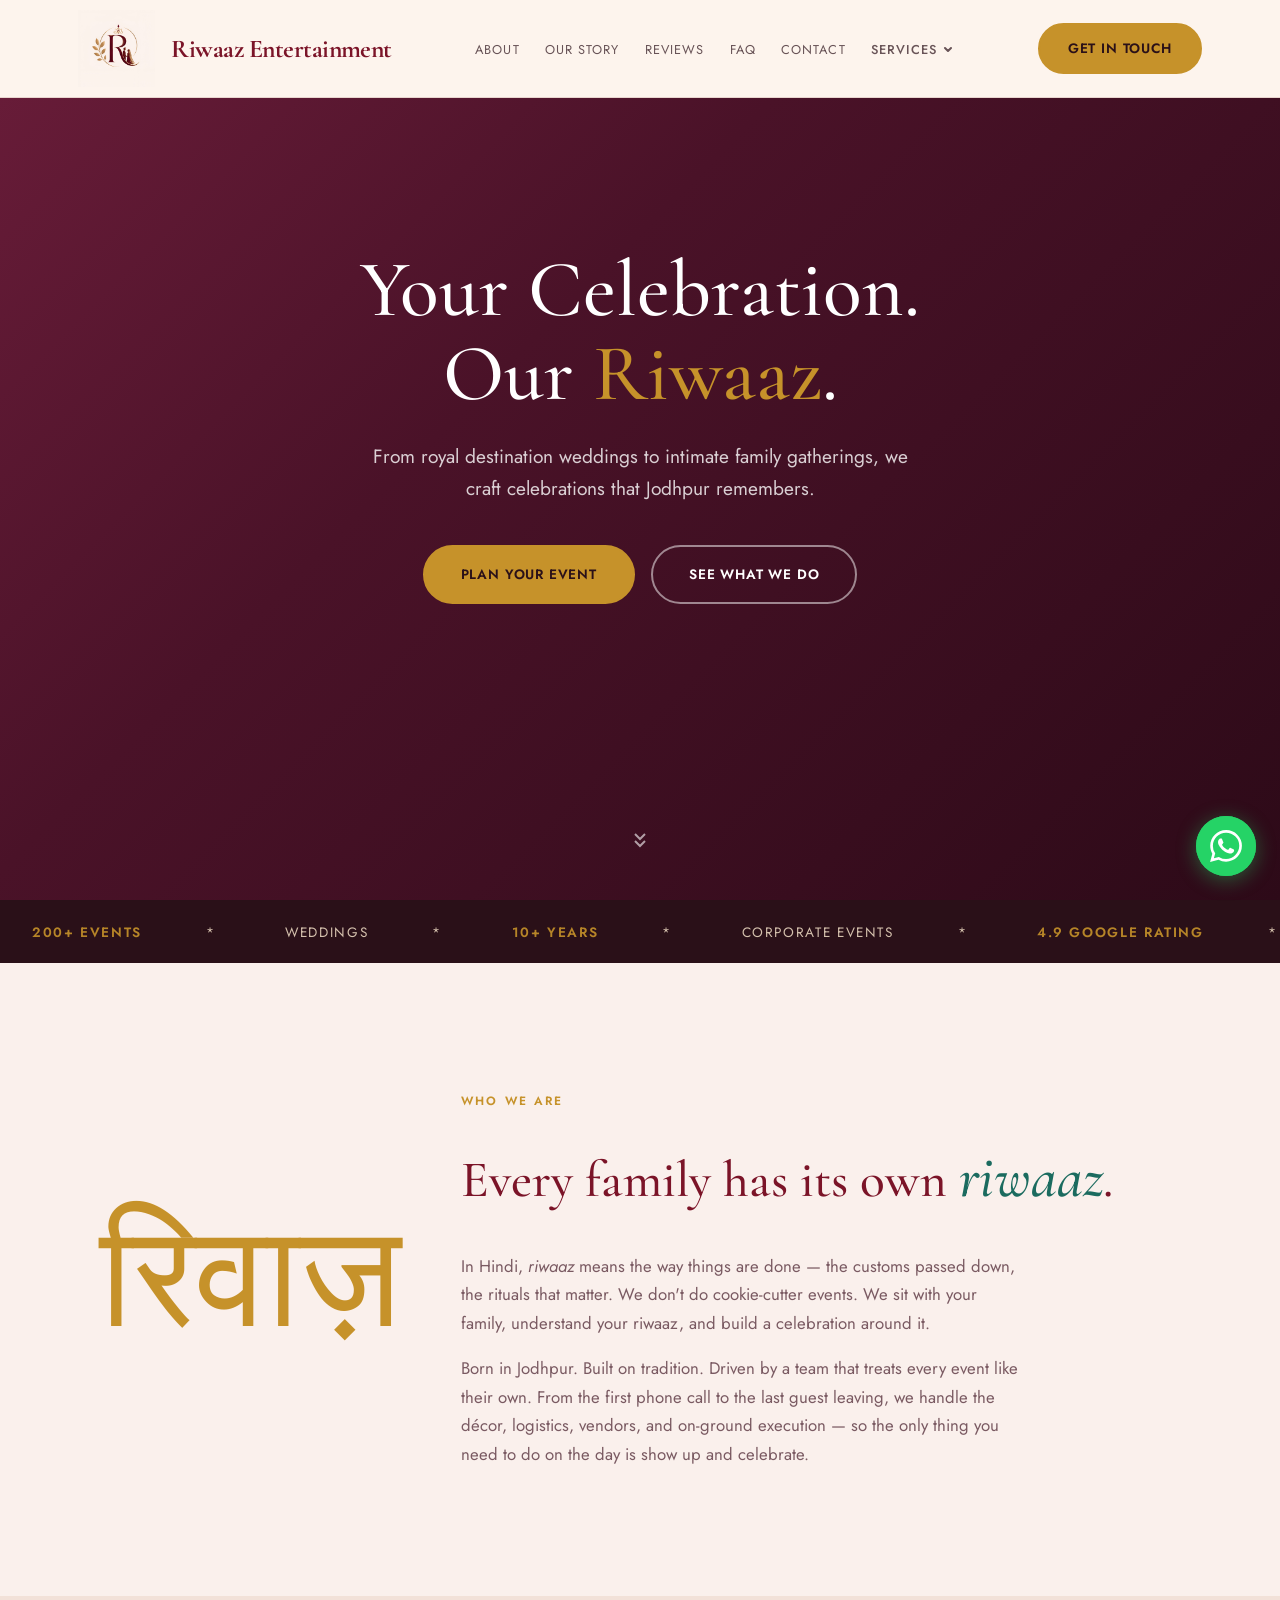
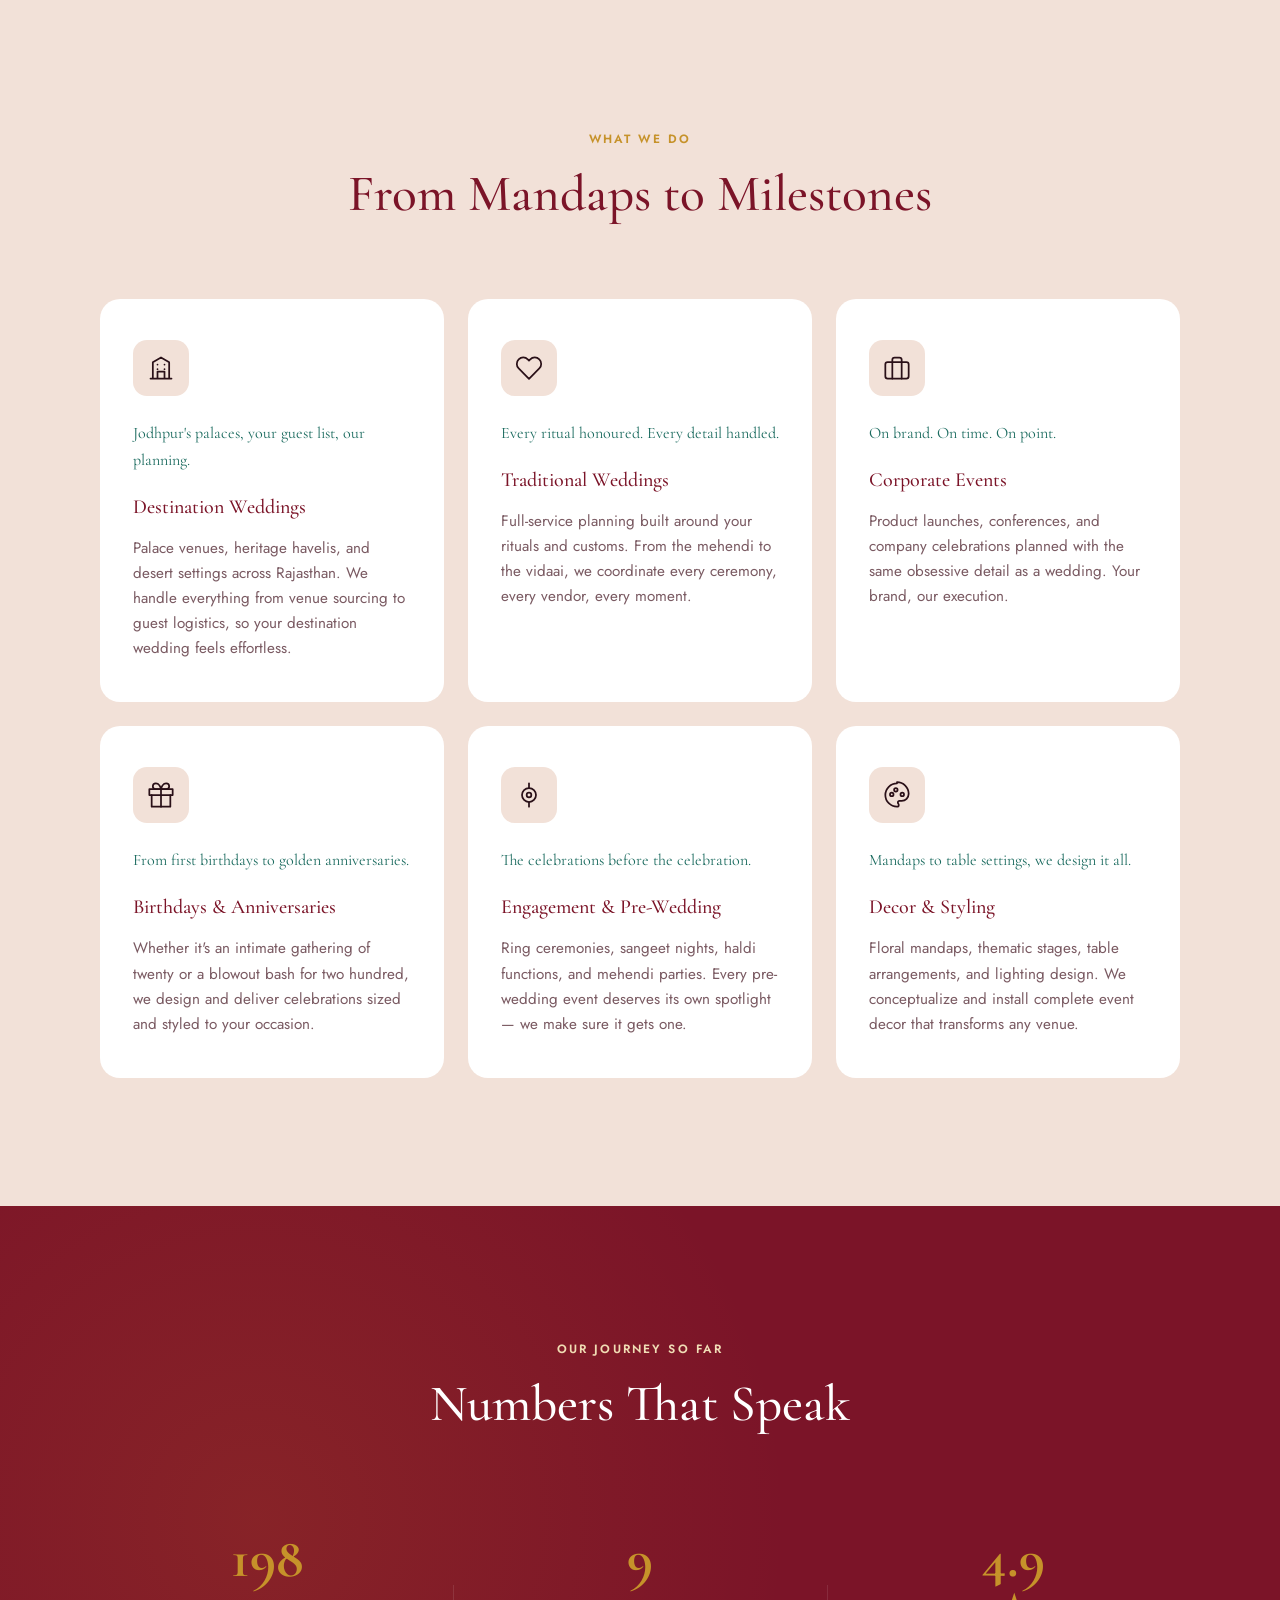
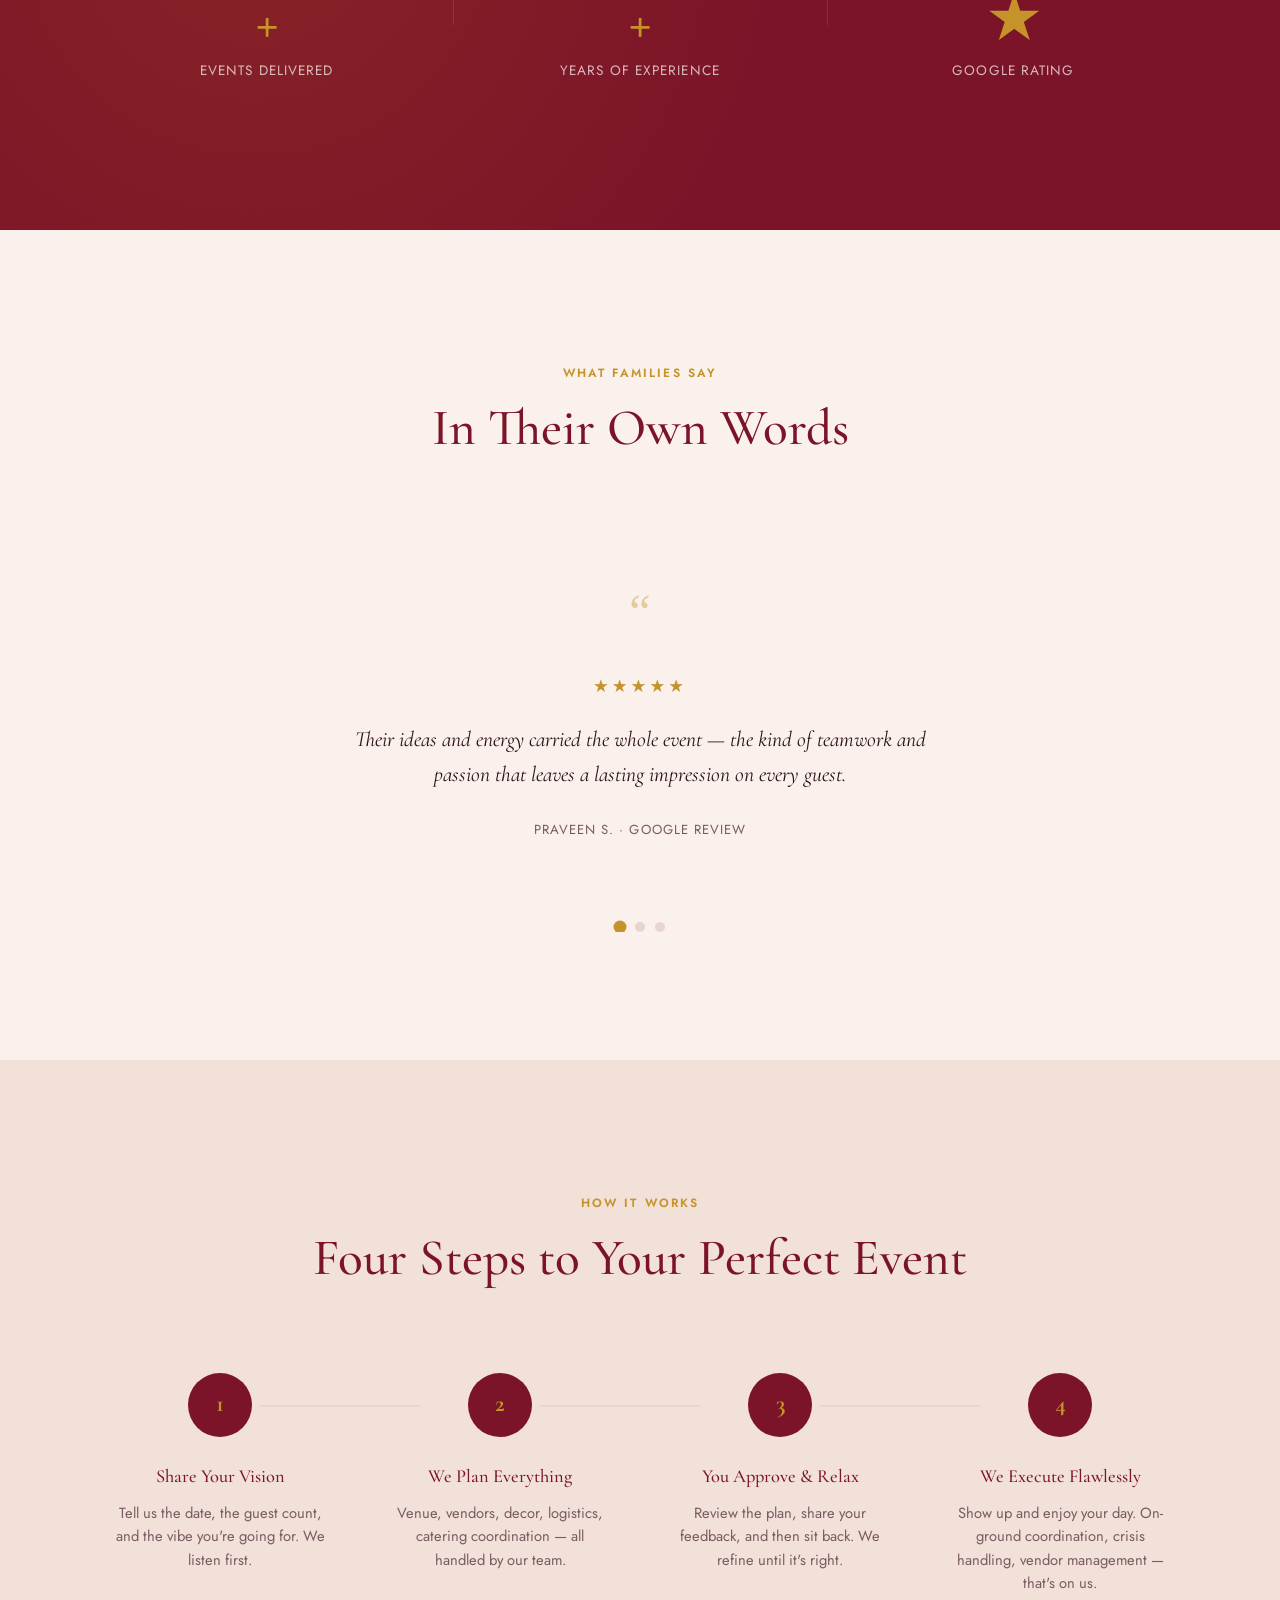
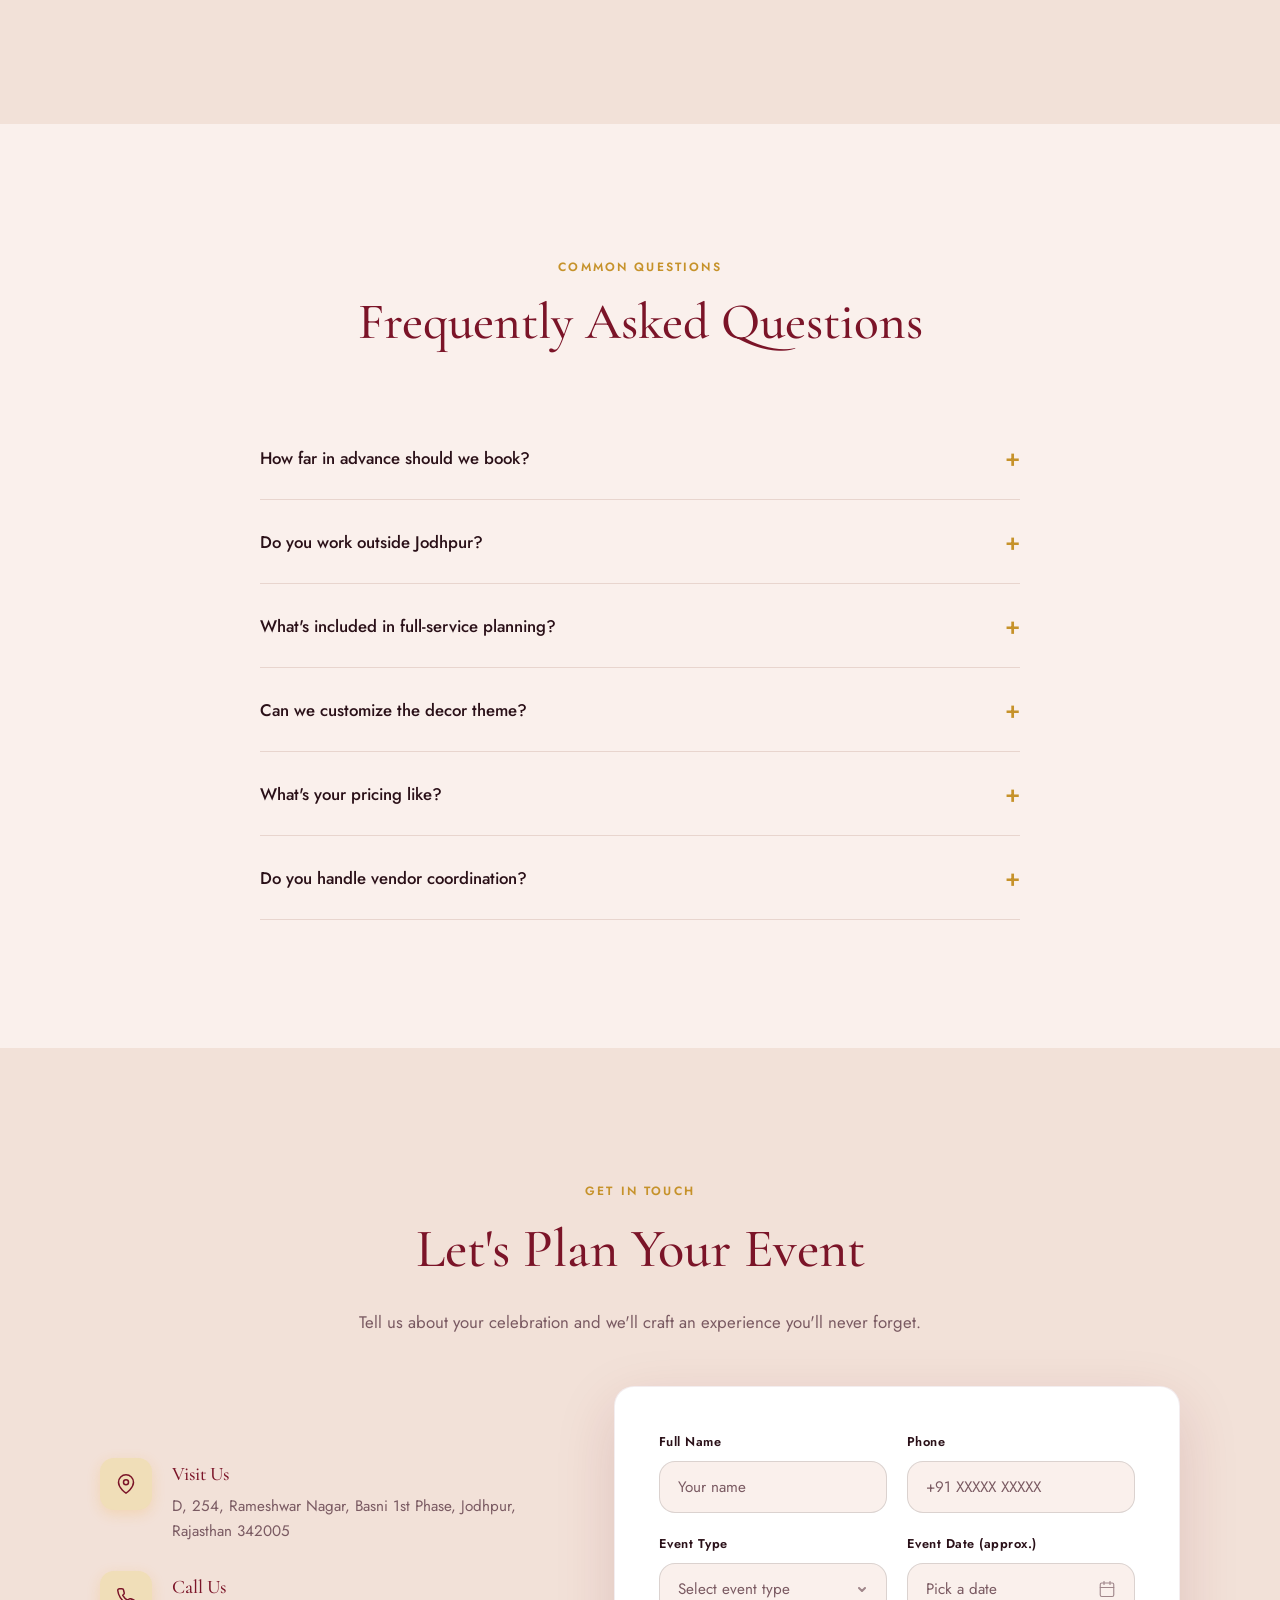
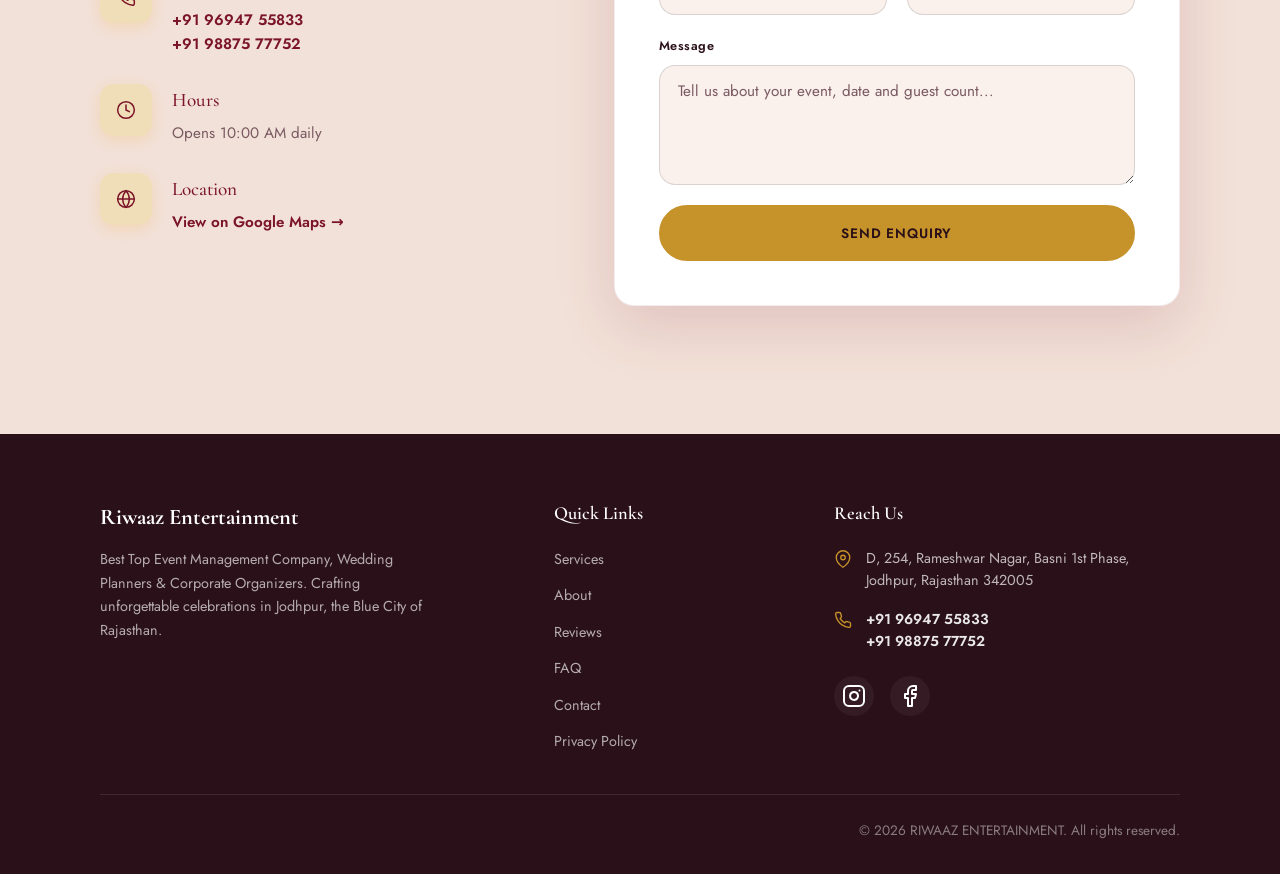
==== commit 51a3ea28: "Connect contact form to Google Sheets, remove WhatsApp submit" ====
--- a/index.html
+++ b/index.html
@@ -436,7 +436,7 @@
             <label for="formMessage">Message</label>
             <textarea id="formMessage" class="form-textarea" placeholder="Tell us about your event, date and guest count..." rows="4"></textarea>
           </div>
-          <button type="submit" class="btn btn-whatsapp form-submit">Send Enquiry via WhatsApp</button>
+          <button type="submit" class="btn btn-primary form-submit">Send Enquiry</button>
         </form>
       </div>
     </div>
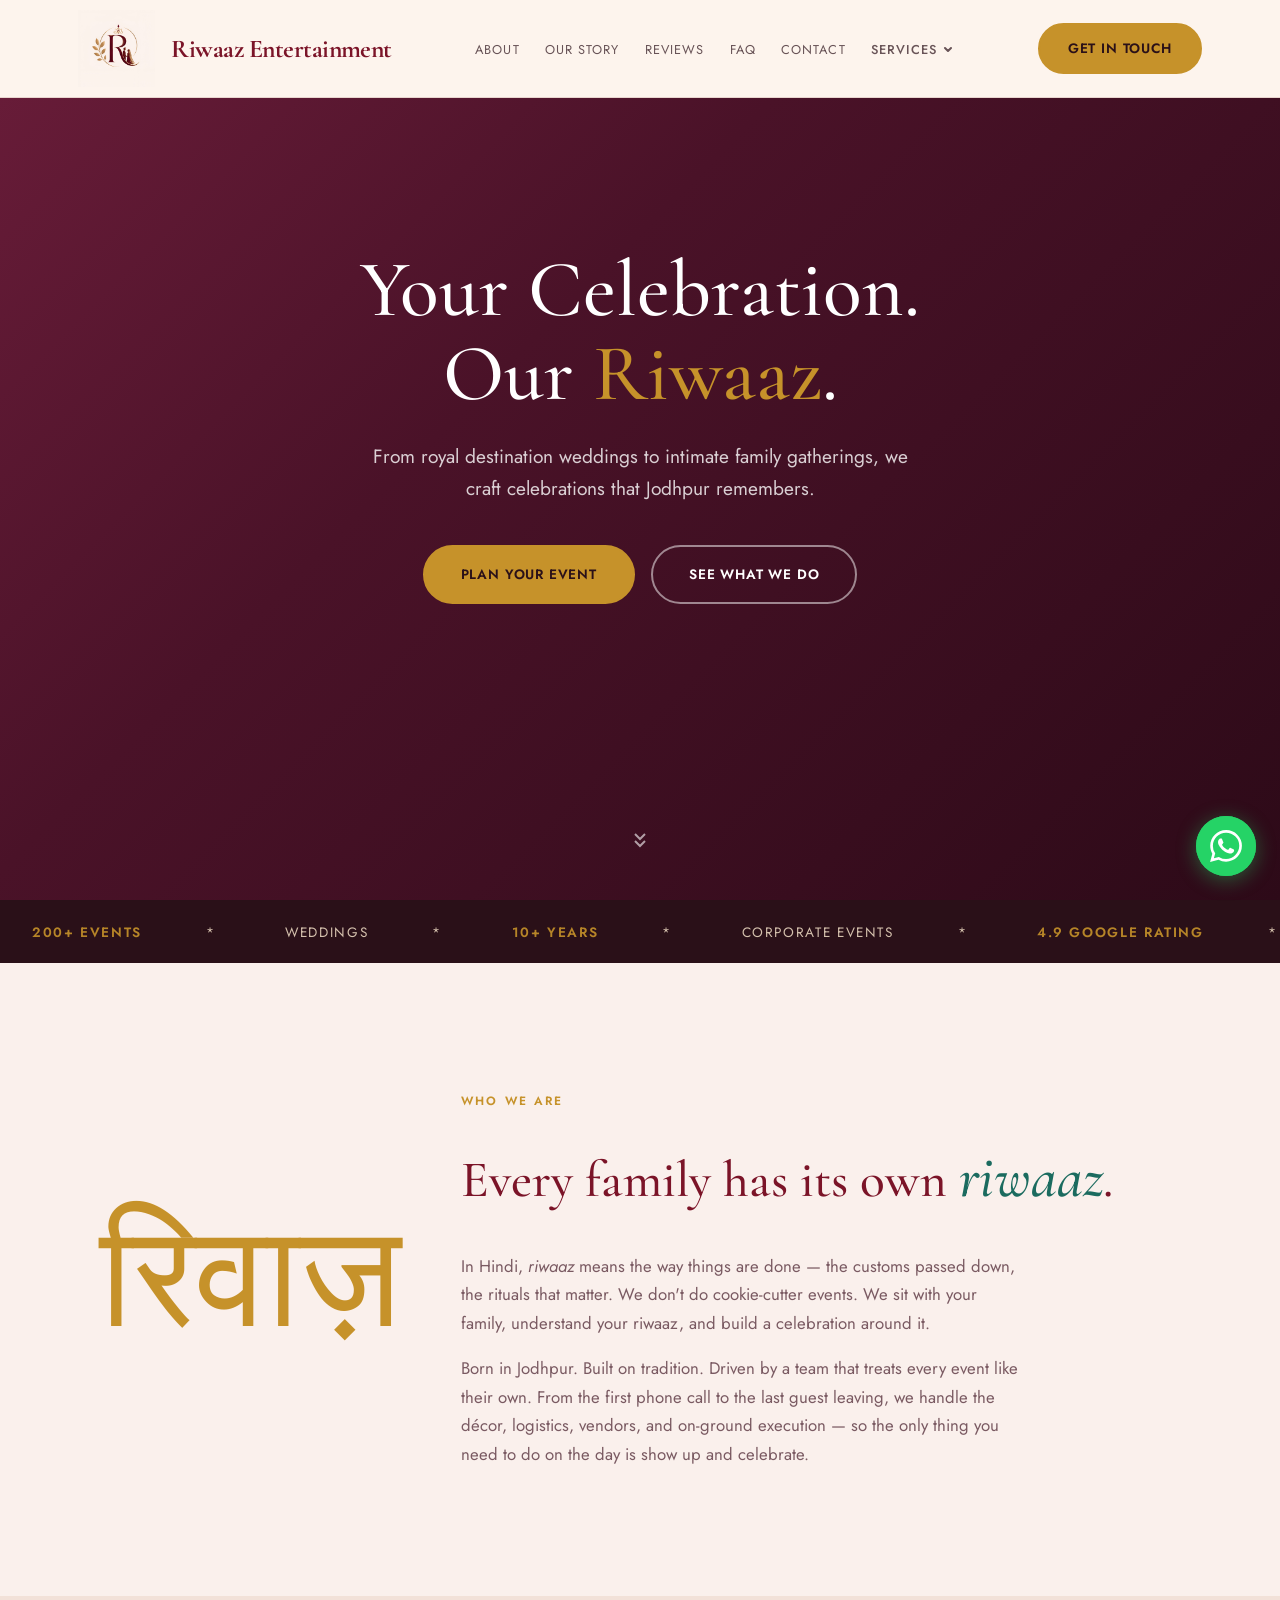
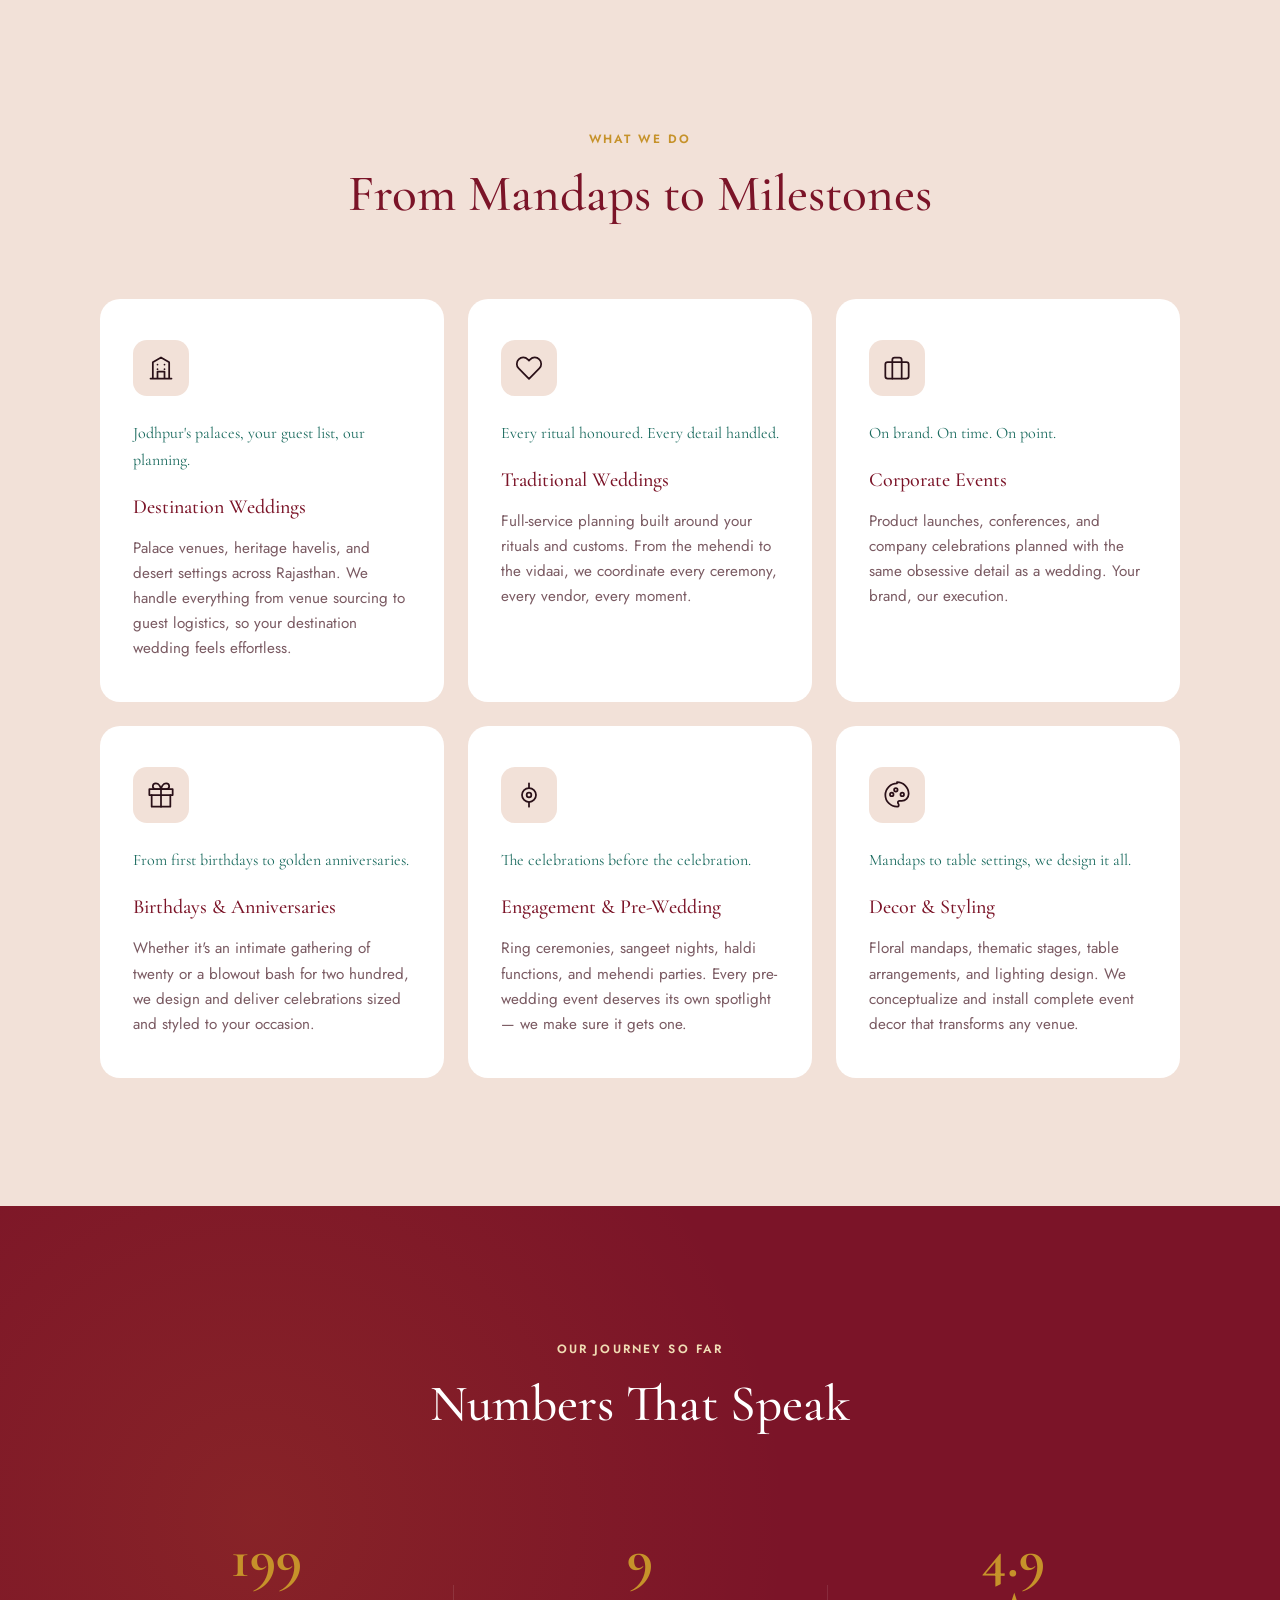
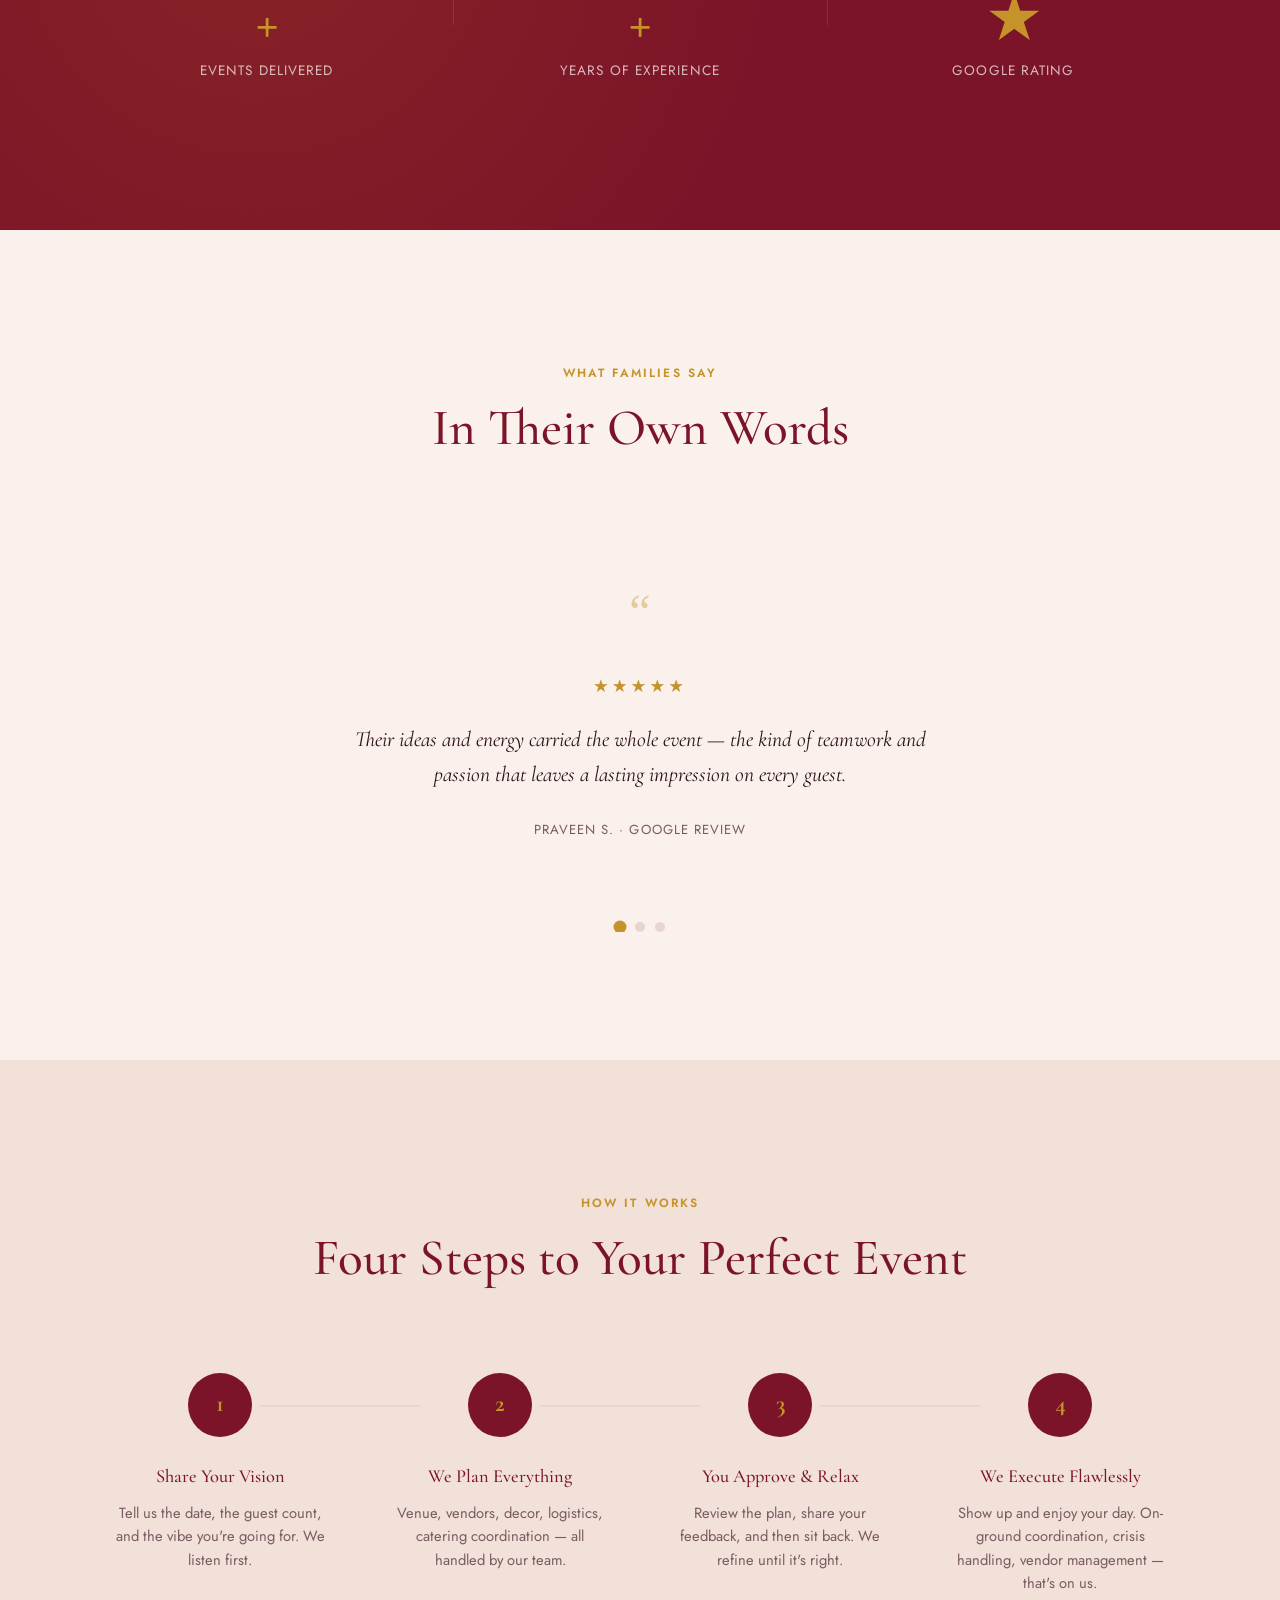
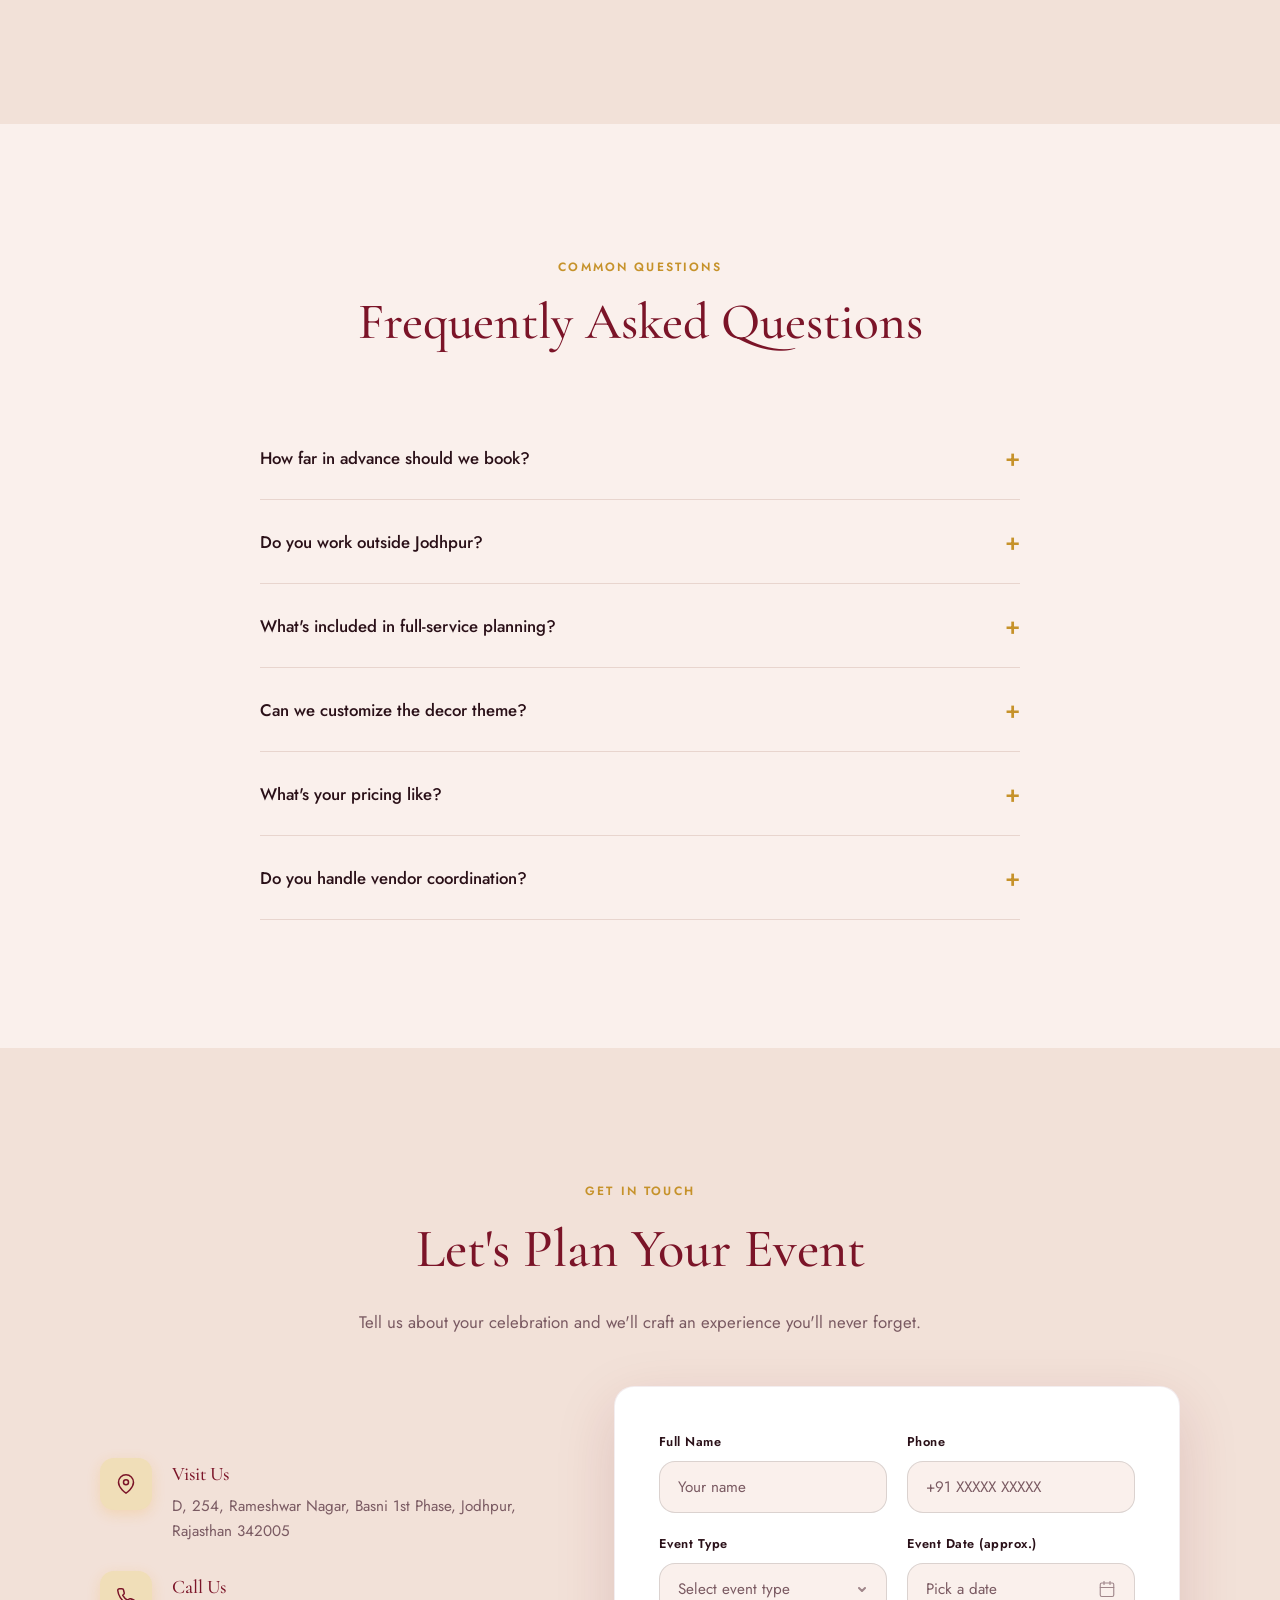
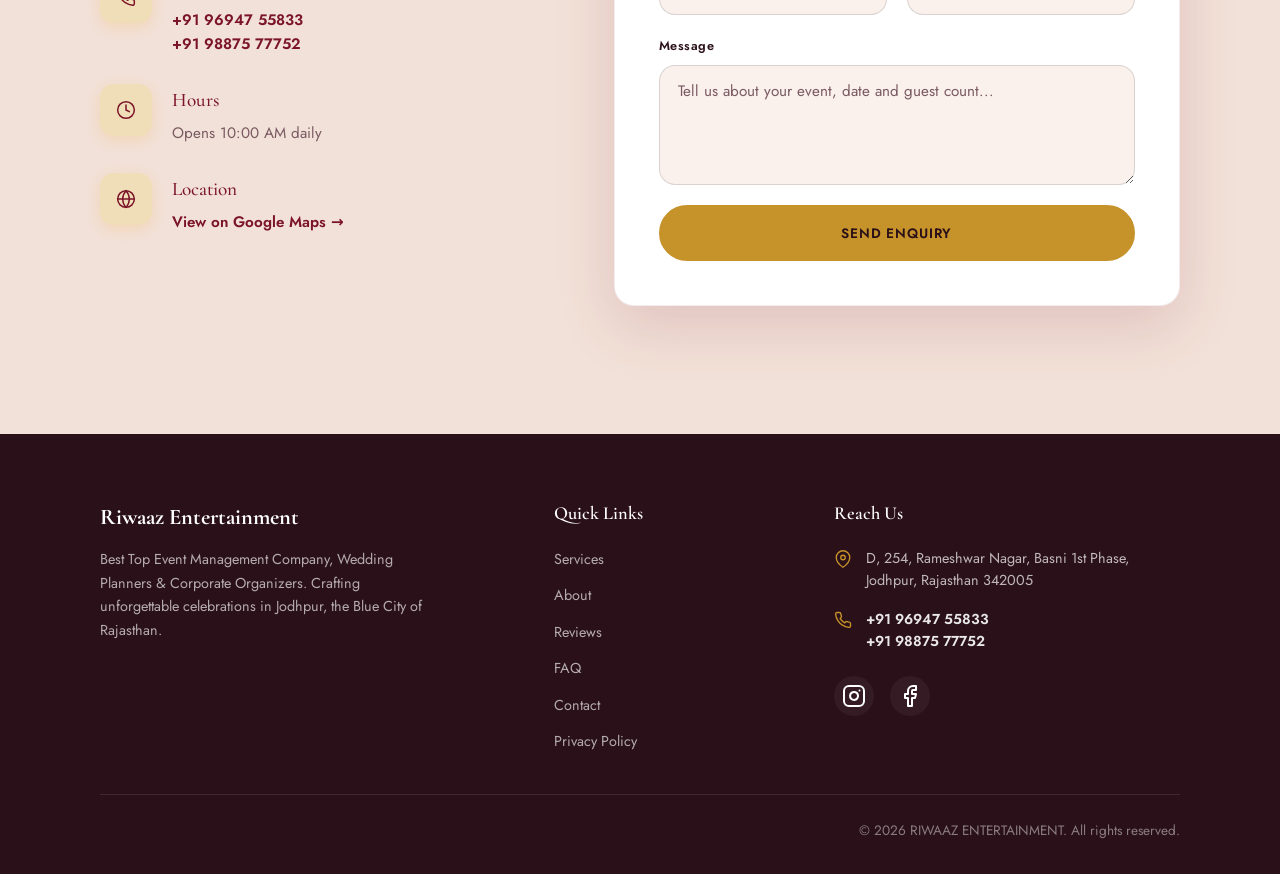
==== commit 09e39919: "Set real stat values in HTML — count-up animation enhances, not sets" ====
--- a/index.html
+++ b/index.html
@@ -200,15 +200,15 @@
     </div>
     <div class="stats-grid">
       <div class="stat-item reveal">
-        <span class="stat-number" data-target="200">0</span><span class="stat-number suffix">+</span>
+        <span class="stat-number" data-target="200">200</span><span class="stat-number suffix">+</span>
         <span class="stat-label">Events Delivered</span>
       </div>
       <div class="stat-item reveal reveal-delay-1">
-        <span class="stat-number" data-target="10">0</span><span class="stat-number suffix">+</span>
+        <span class="stat-number" data-target="10">10</span><span class="stat-number suffix">+</span>
         <span class="stat-label">Years of Experience</span>
       </div>
       <div class="stat-item reveal reveal-delay-2">
-        <span class="stat-number" data-target="4.9" data-decimal="true">0</span><span class="stat-number suffix">&#9733;</span>
+        <span class="stat-number" data-target="4.9" data-decimal="true">4.9</span><span class="stat-number suffix">&#9733;</span>
         <span class="stat-label">Google Rating</span>
       </div>
     </div>
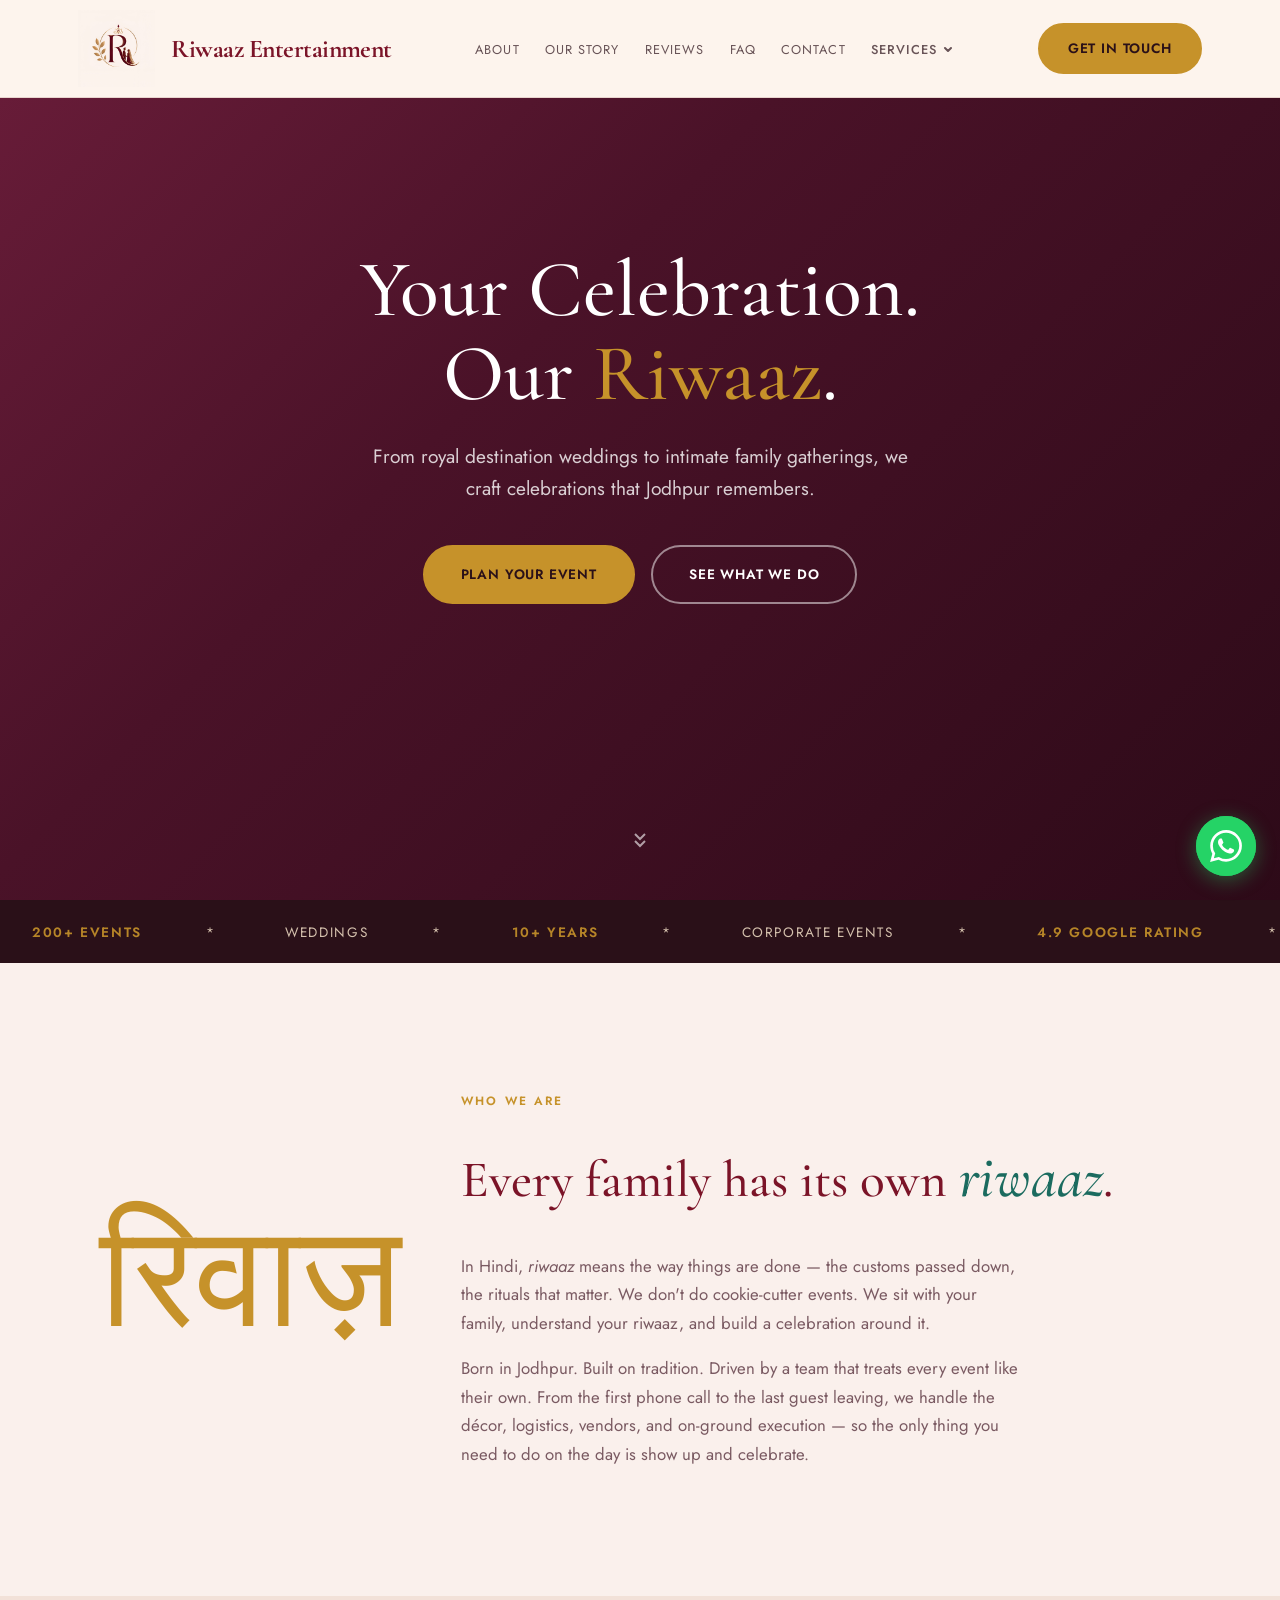
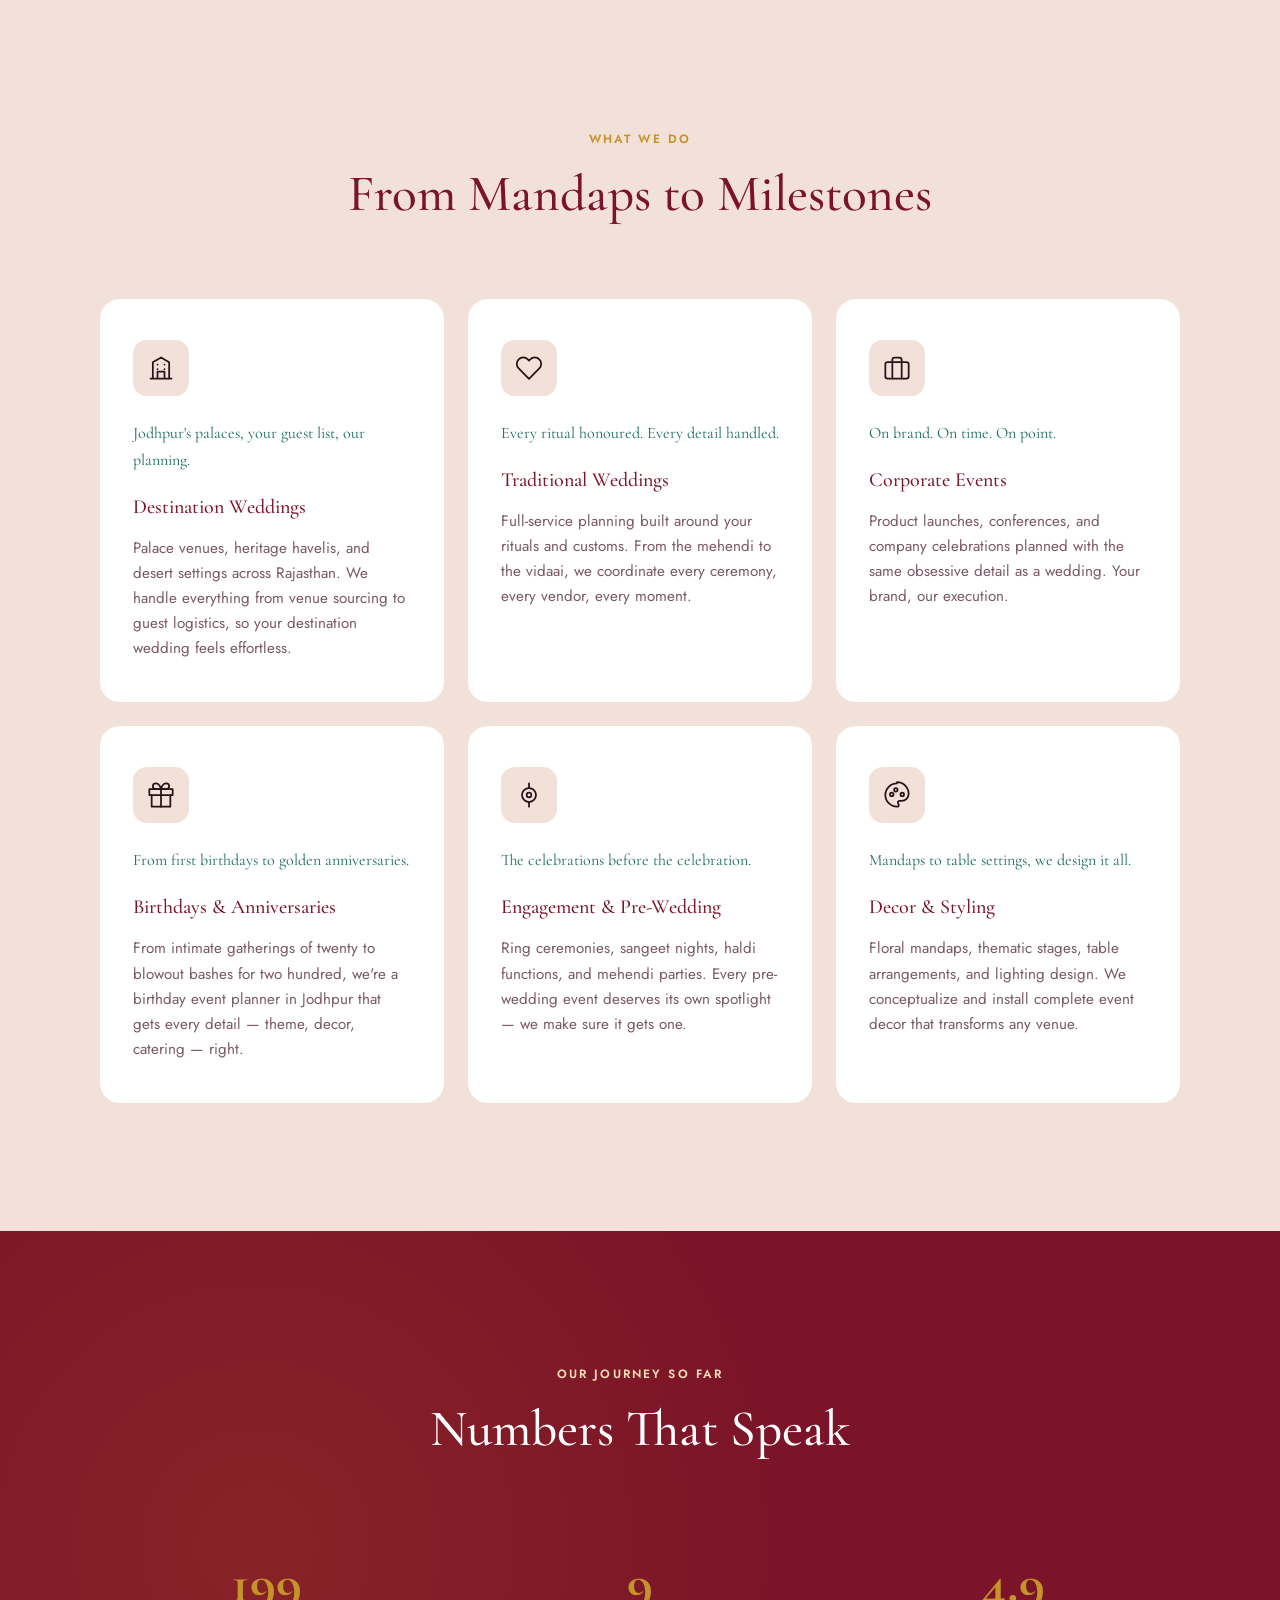
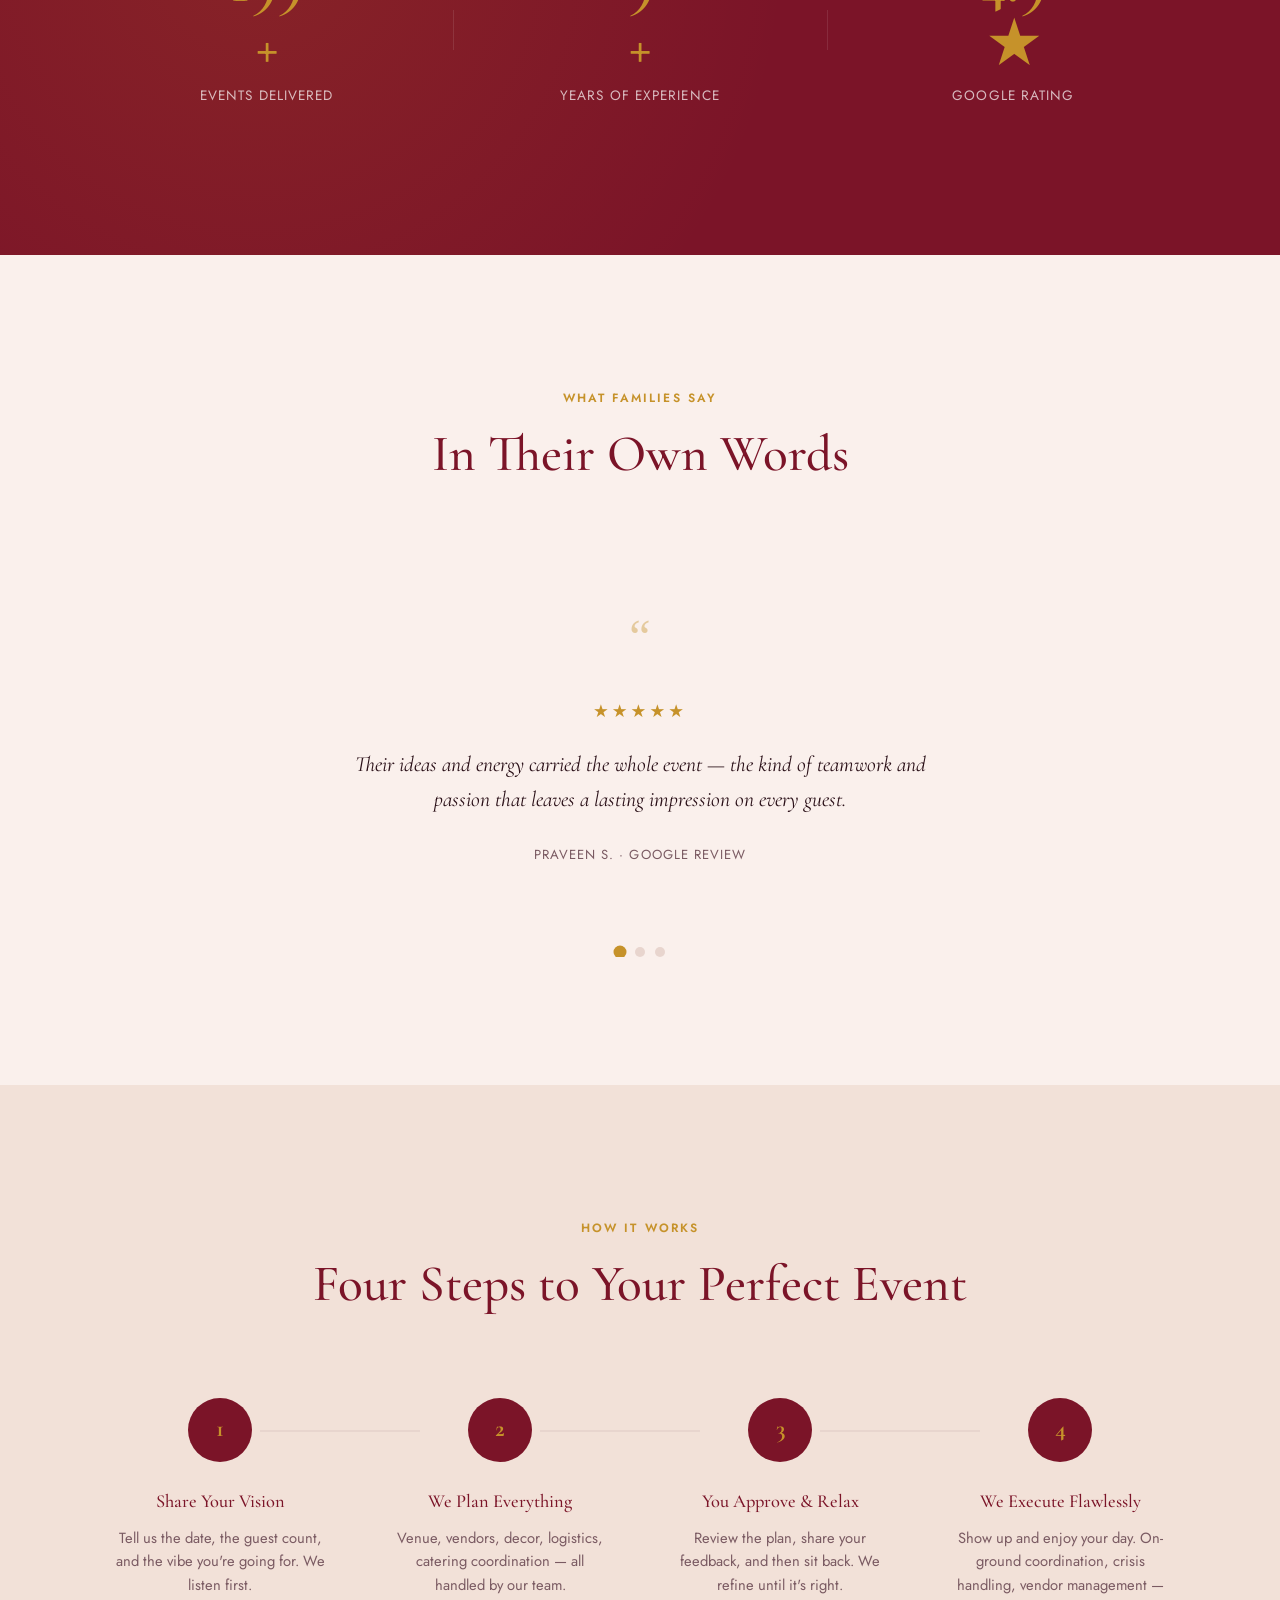
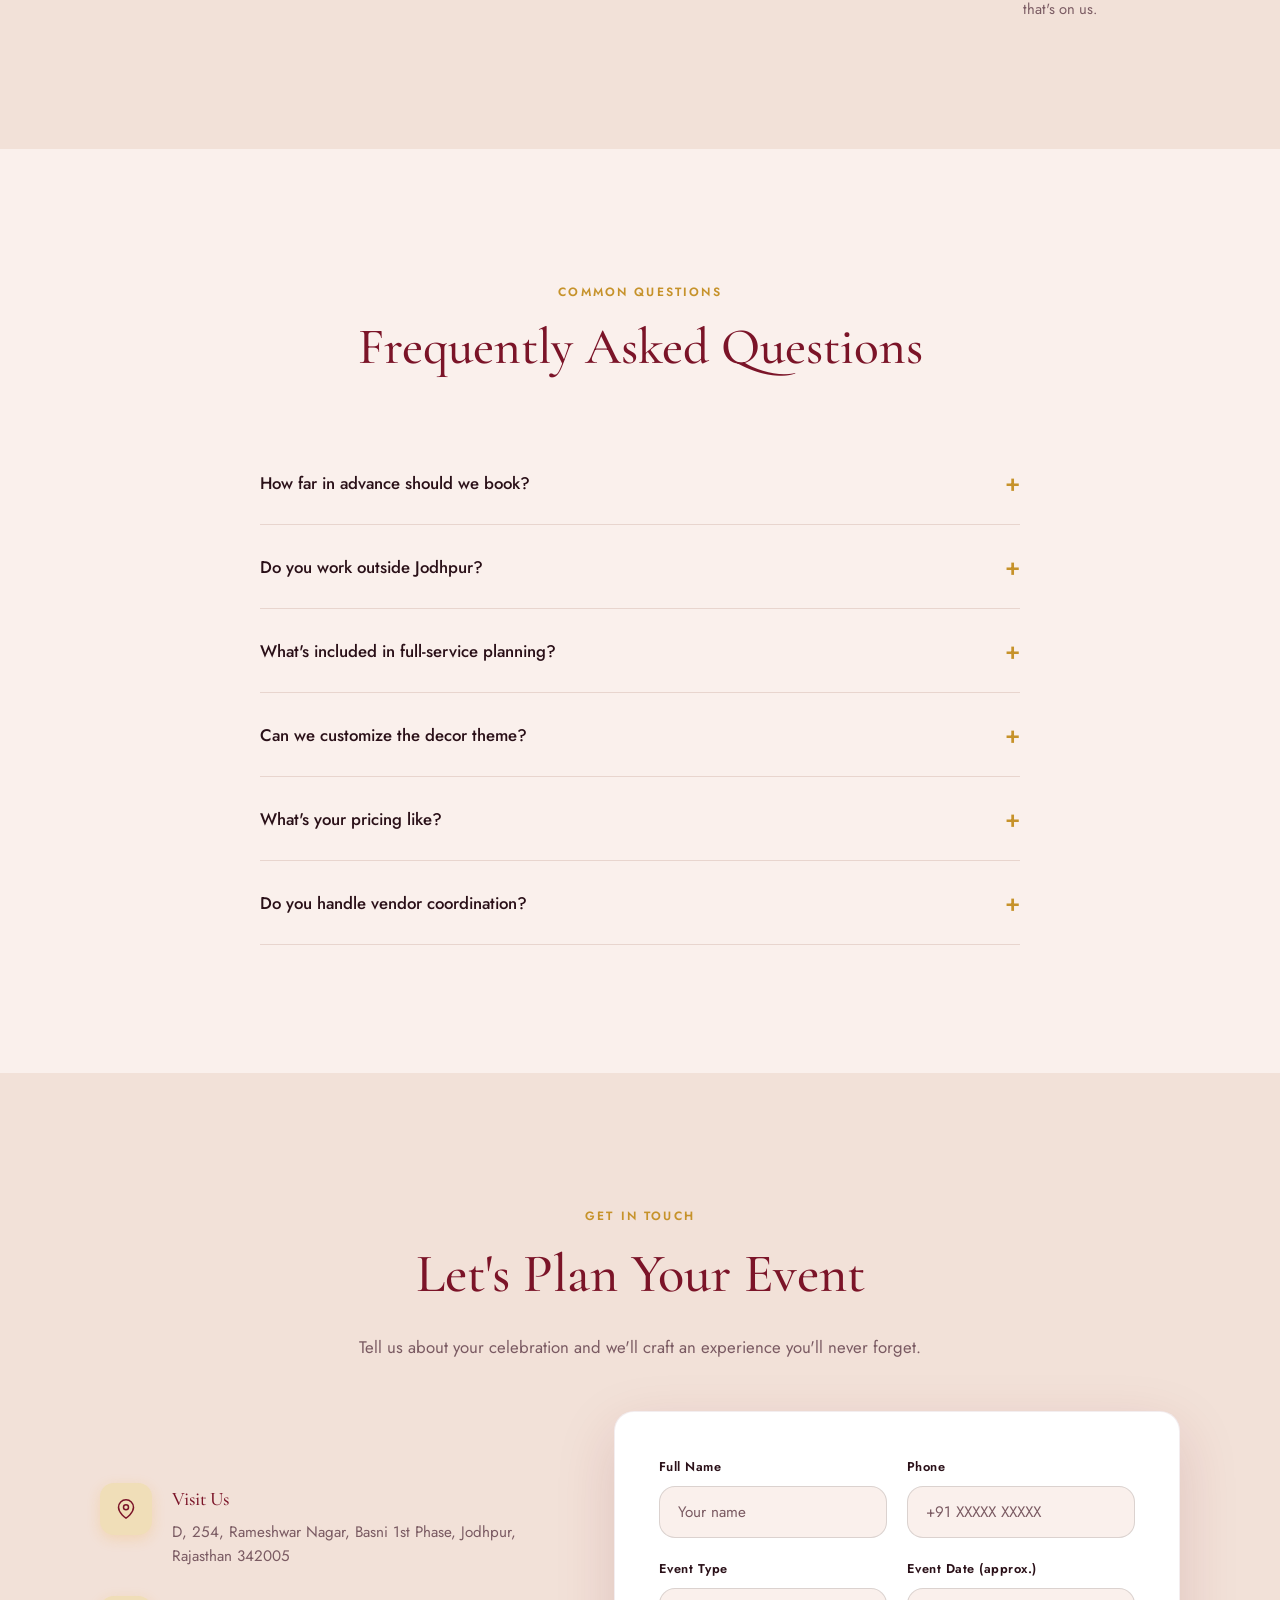
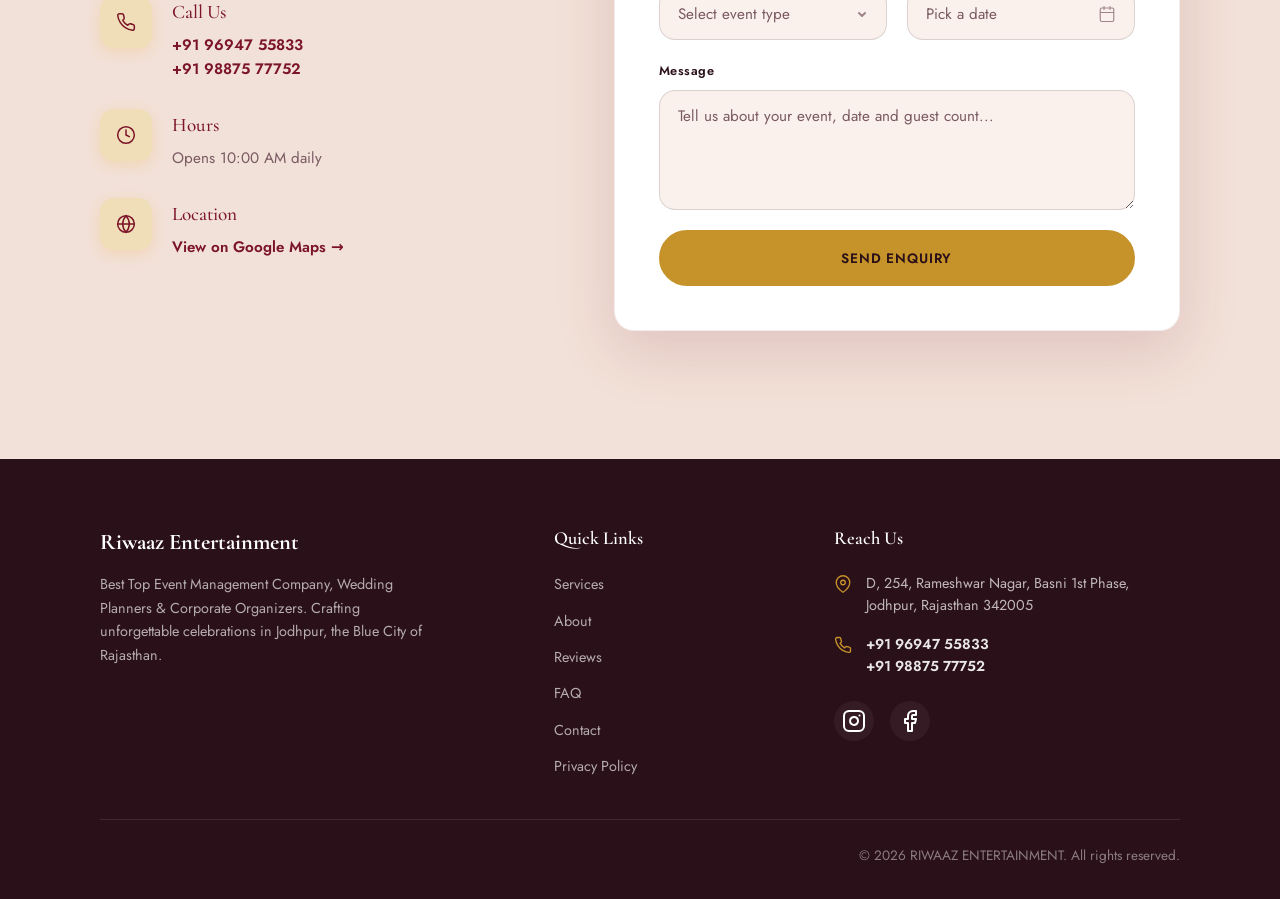
==== commit 6c56237c: "Fix Jodhpur canonical URL; update birthday card copy" ====
--- a/index.html
+++ b/index.html
@@ -168,7 +168,7 @@
         </div>
         <span class="tagline">From first birthdays to golden anniversaries.</span>
         <h3>Birthdays & Anniversaries</h3>
-        <p>Whether it's an intimate gathering of twenty or a blowout bash for two hundred, we design and deliver celebrations sized and styled to your occasion.</p>
+        <p>From intimate gatherings of twenty to blowout bashes for two hundred, we're a birthday event planner in Jodhpur that gets every detail — theme, decor, catering — right.</p>
       </div>
       <!-- Card 5 -->
       <div class="service-card reveal reveal-delay-2">
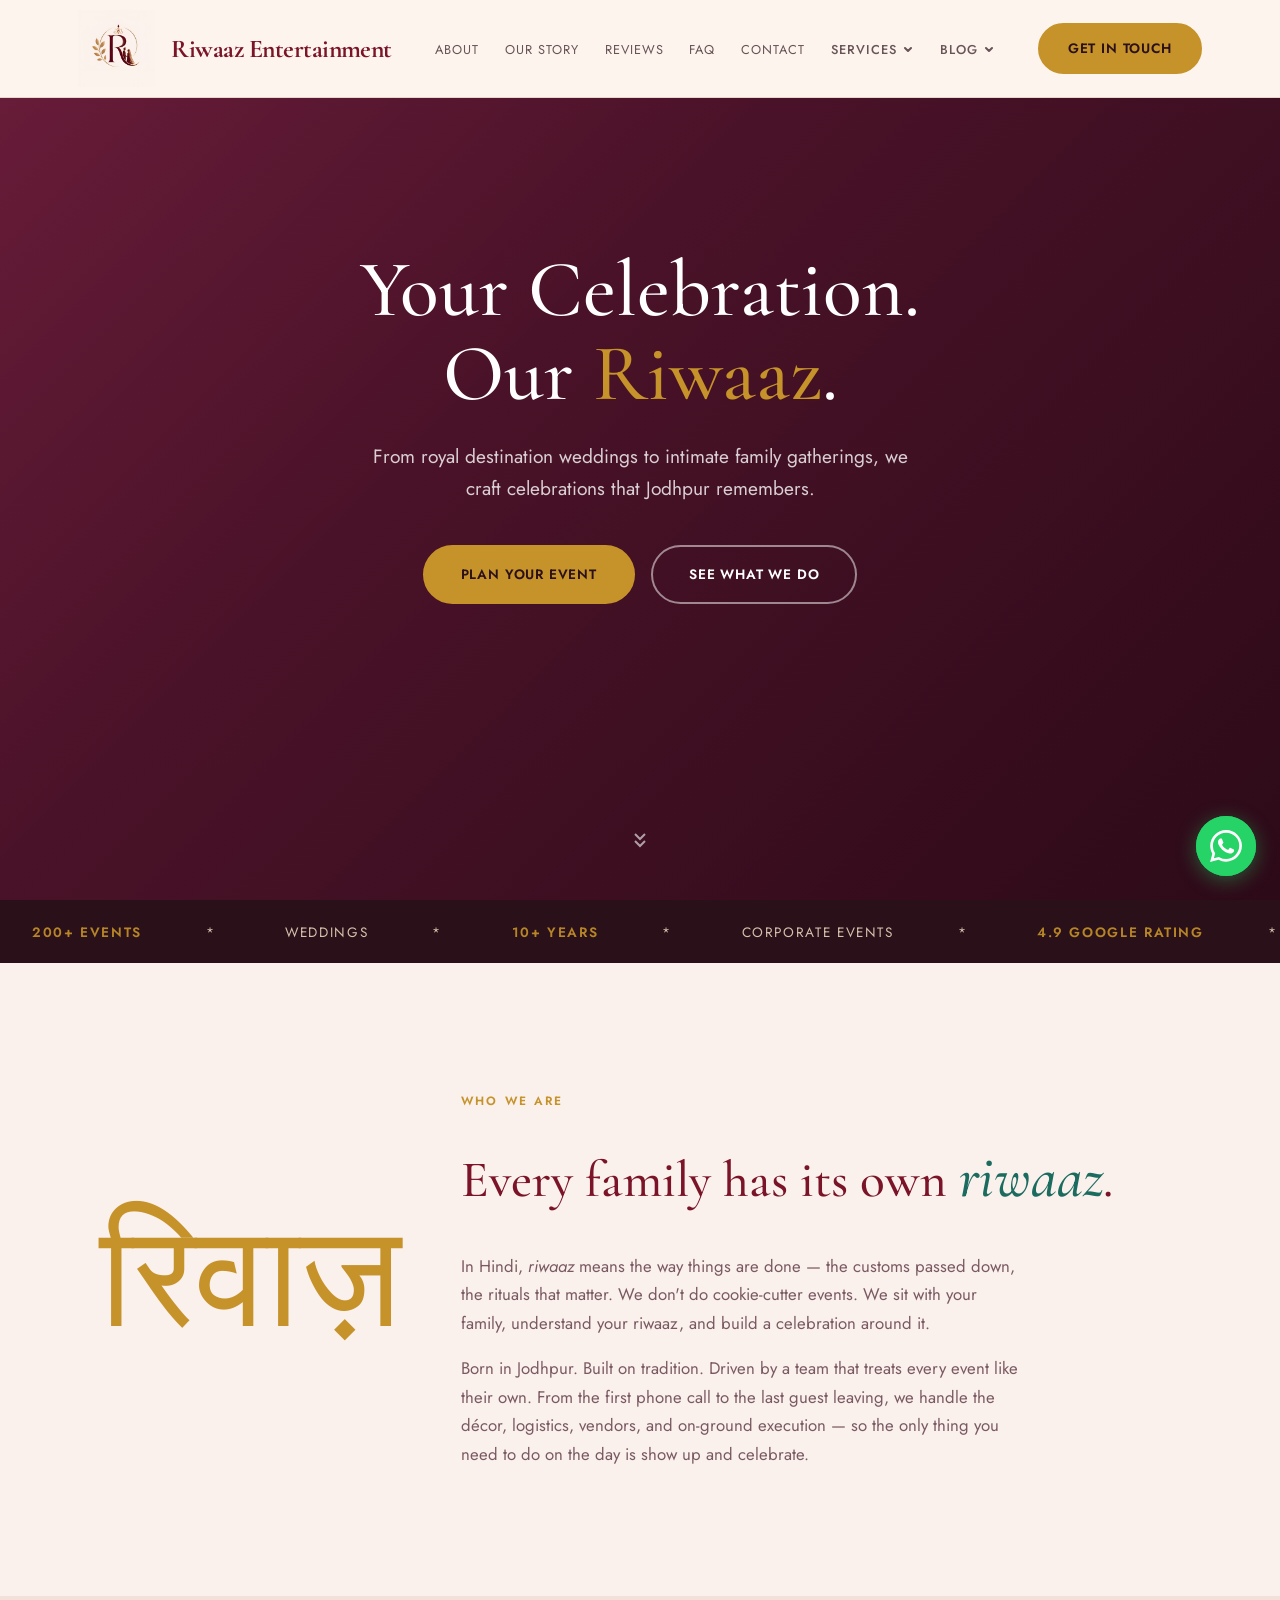
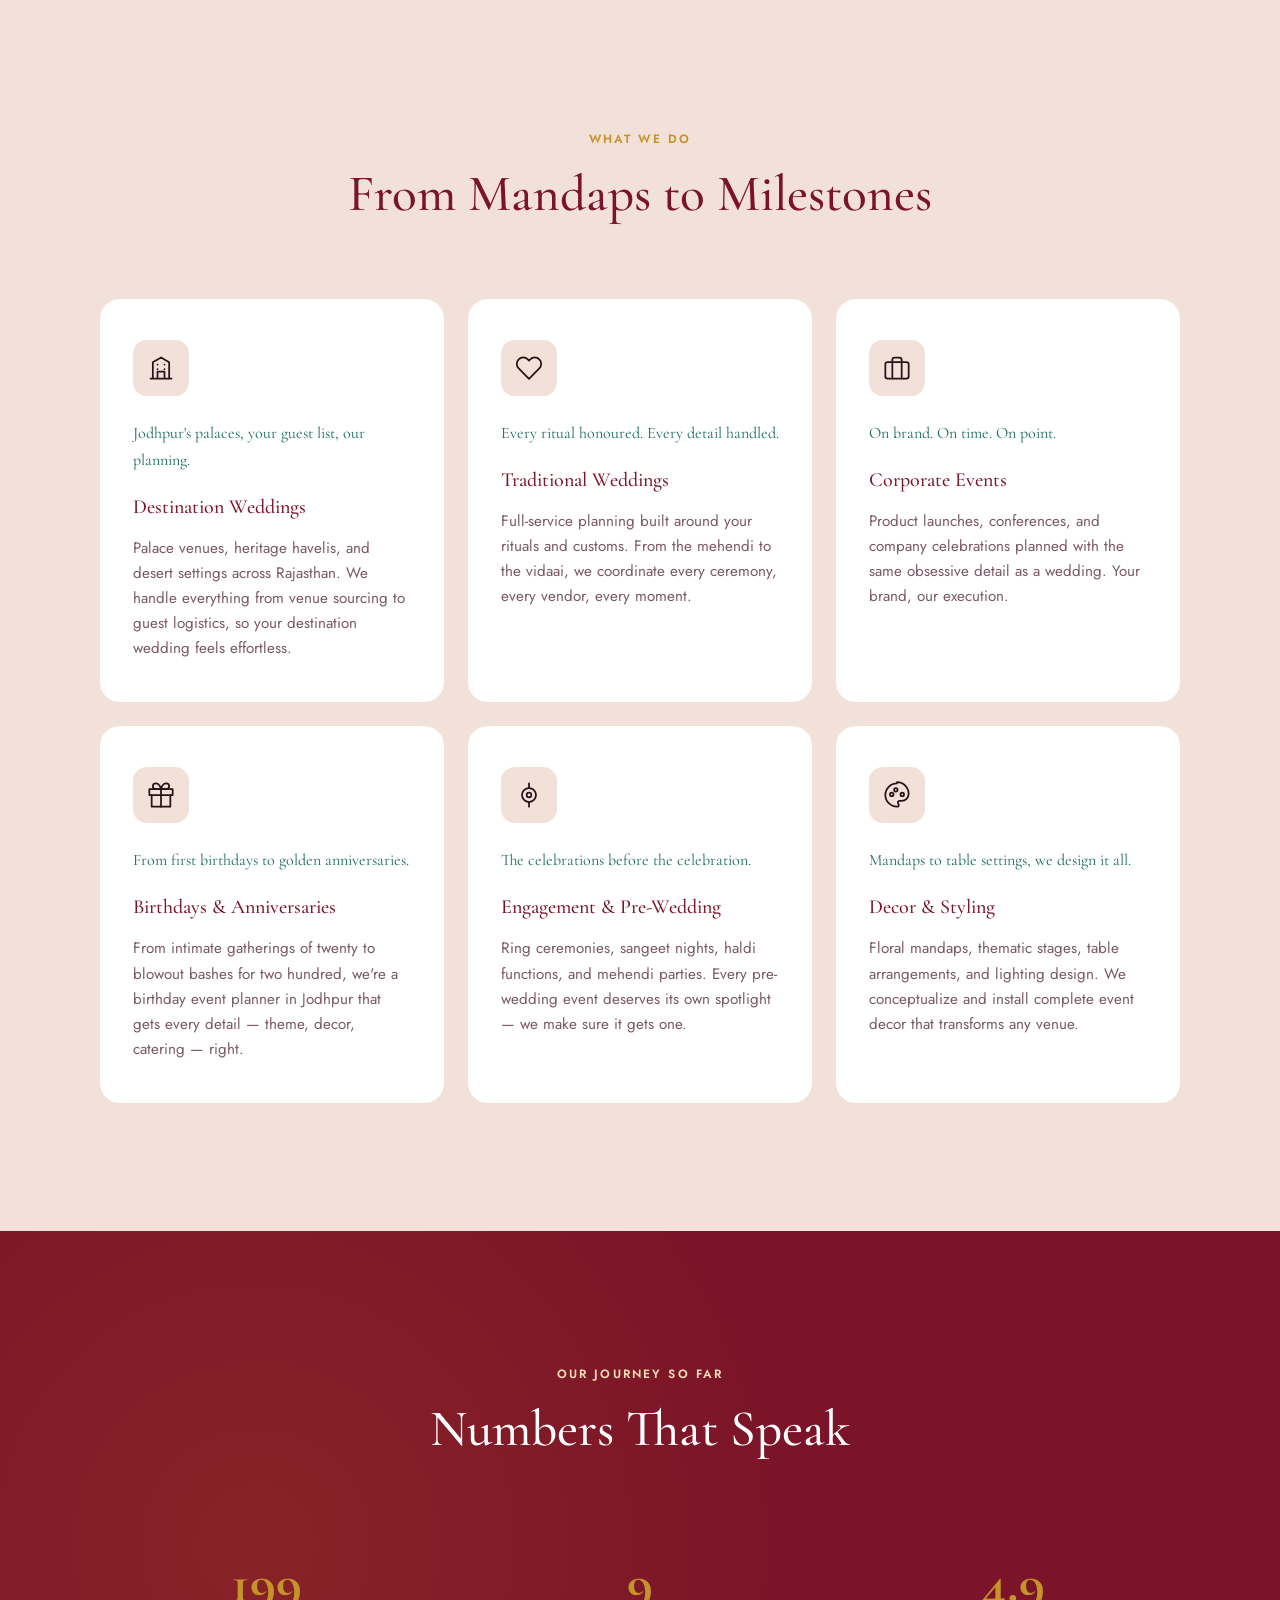
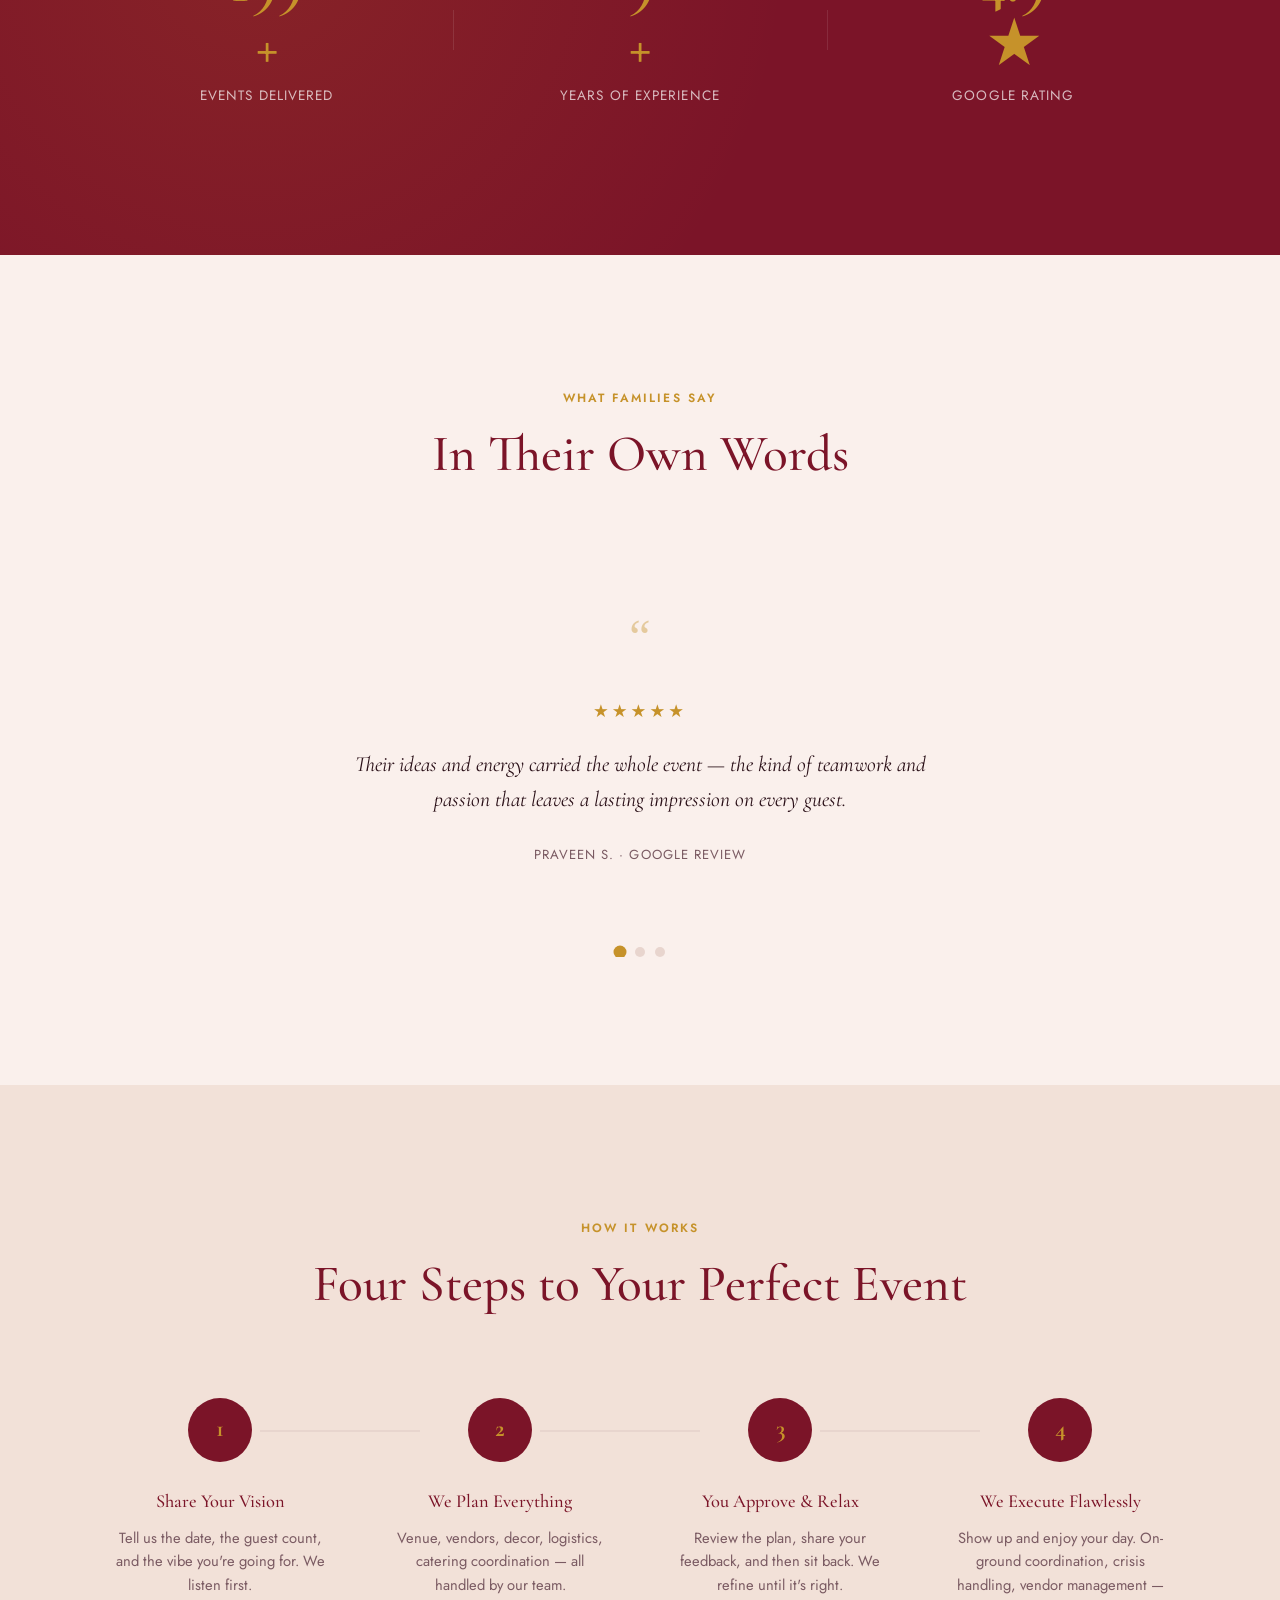
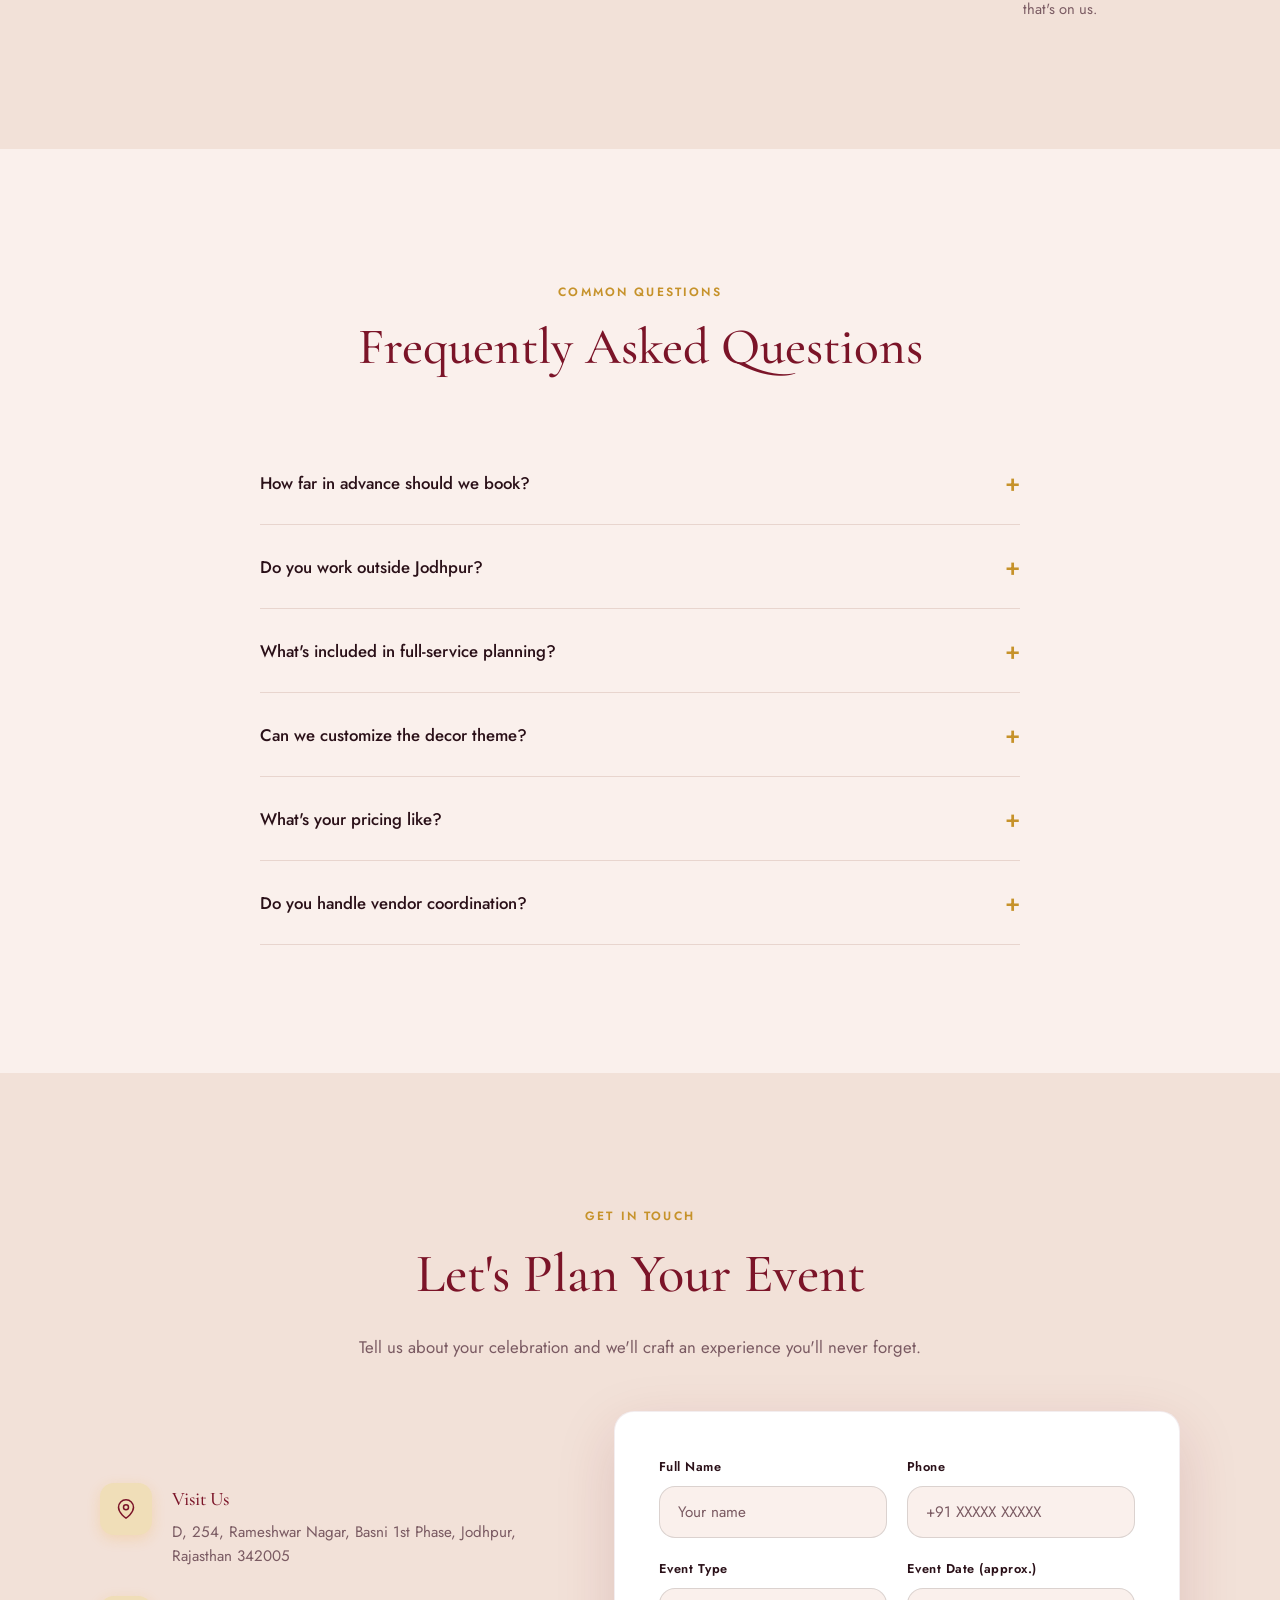
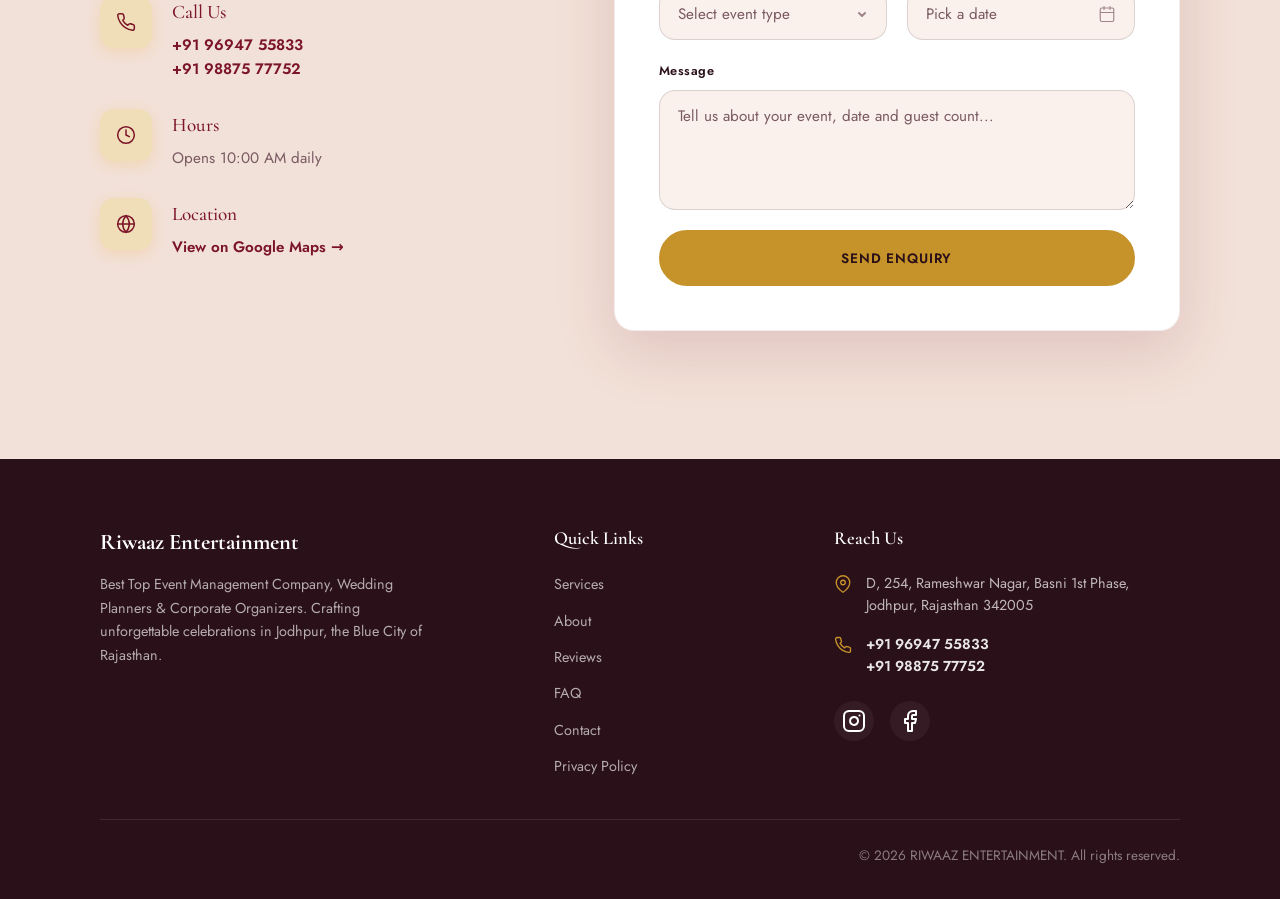
==== commit 941ccf74: "Add wedding venues blog post, Blog nav item" ====
--- a/index.html
+++ b/index.html
@@ -37,6 +37,15 @@
           <a href="destination-wedding-planner-rajasthan.html" role="menuitem">Destination Weddings in Rajasthan</a>
         </div>
       </li>
+      <li class="nav-dropdown">
+        <button class="nav-dropdown-trigger" aria-expanded="false" aria-haspopup="true">
+          Blog
+          <svg width="12" height="12" viewBox="0 0 12 12" fill="none" stroke="currentColor" stroke-width="2" stroke-linecap="round" stroke-linejoin="round"><path d="M3 5l3 3 3-3"/></svg>
+        </button>
+        <div class="nav-dropdown-menu" role="menu">
+          <a href="wedding-venues-jodhpur-cost.html" role="menuitem">Wedding Venues in Jodhpur &amp; What They Cost</a>
+        </div>
+      </li>
     </ul>
     <a href="#contact" class="btn btn-primary nav-cta">Get In Touch</a>
     <button class="nav-toggle" aria-label="Open menu" aria-expanded="false" id="navToggle">&#9776;</button>
@@ -54,6 +63,13 @@
     <div class="mobile-dropdown-links" id="mobileDropdownLinks">
       <a href="wedding-planners-jodhpur.html">Wedding Planners in Jodhpur</a>
       <a href="destination-wedding-planner-rajasthan.html">Destination Weddings in Rajasthan</a>
+    </div>
+    <button class="mobile-dropdown-toggle" id="mobileDropdownToggle2" aria-expanded="false">
+      Blog
+      <svg width="14" height="14" viewBox="0 0 12 12" fill="none" stroke="currentColor" stroke-width="2" stroke-linecap="round" stroke-linejoin="round"><path d="M3 5l3 3 3-3"/></svg>
+    </button>
+    <div class="mobile-dropdown-links" id="mobileDropdownLinks2">
+      <a href="wedding-venues-jodhpur-cost.html">Wedding Venues in Jodhpur &amp; What They Cost</a>
     </div>
   </div>
 </header>
